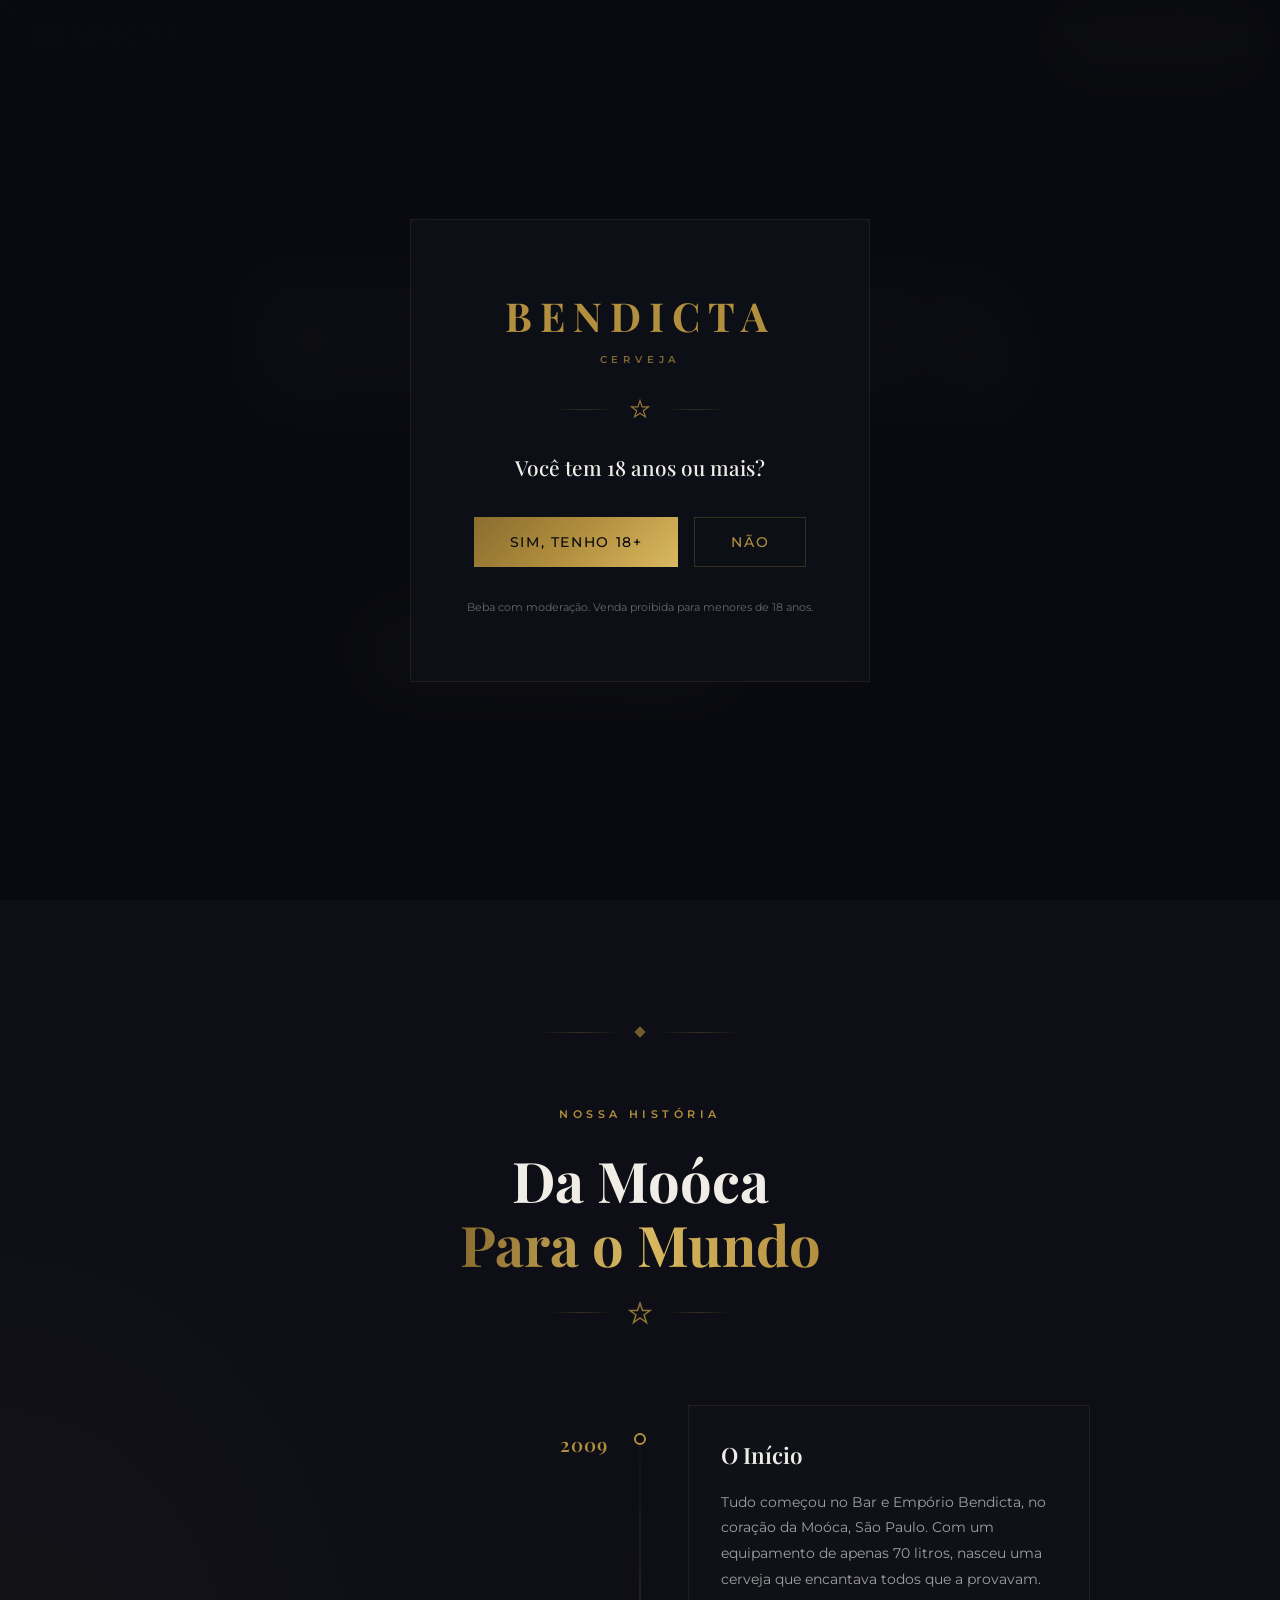
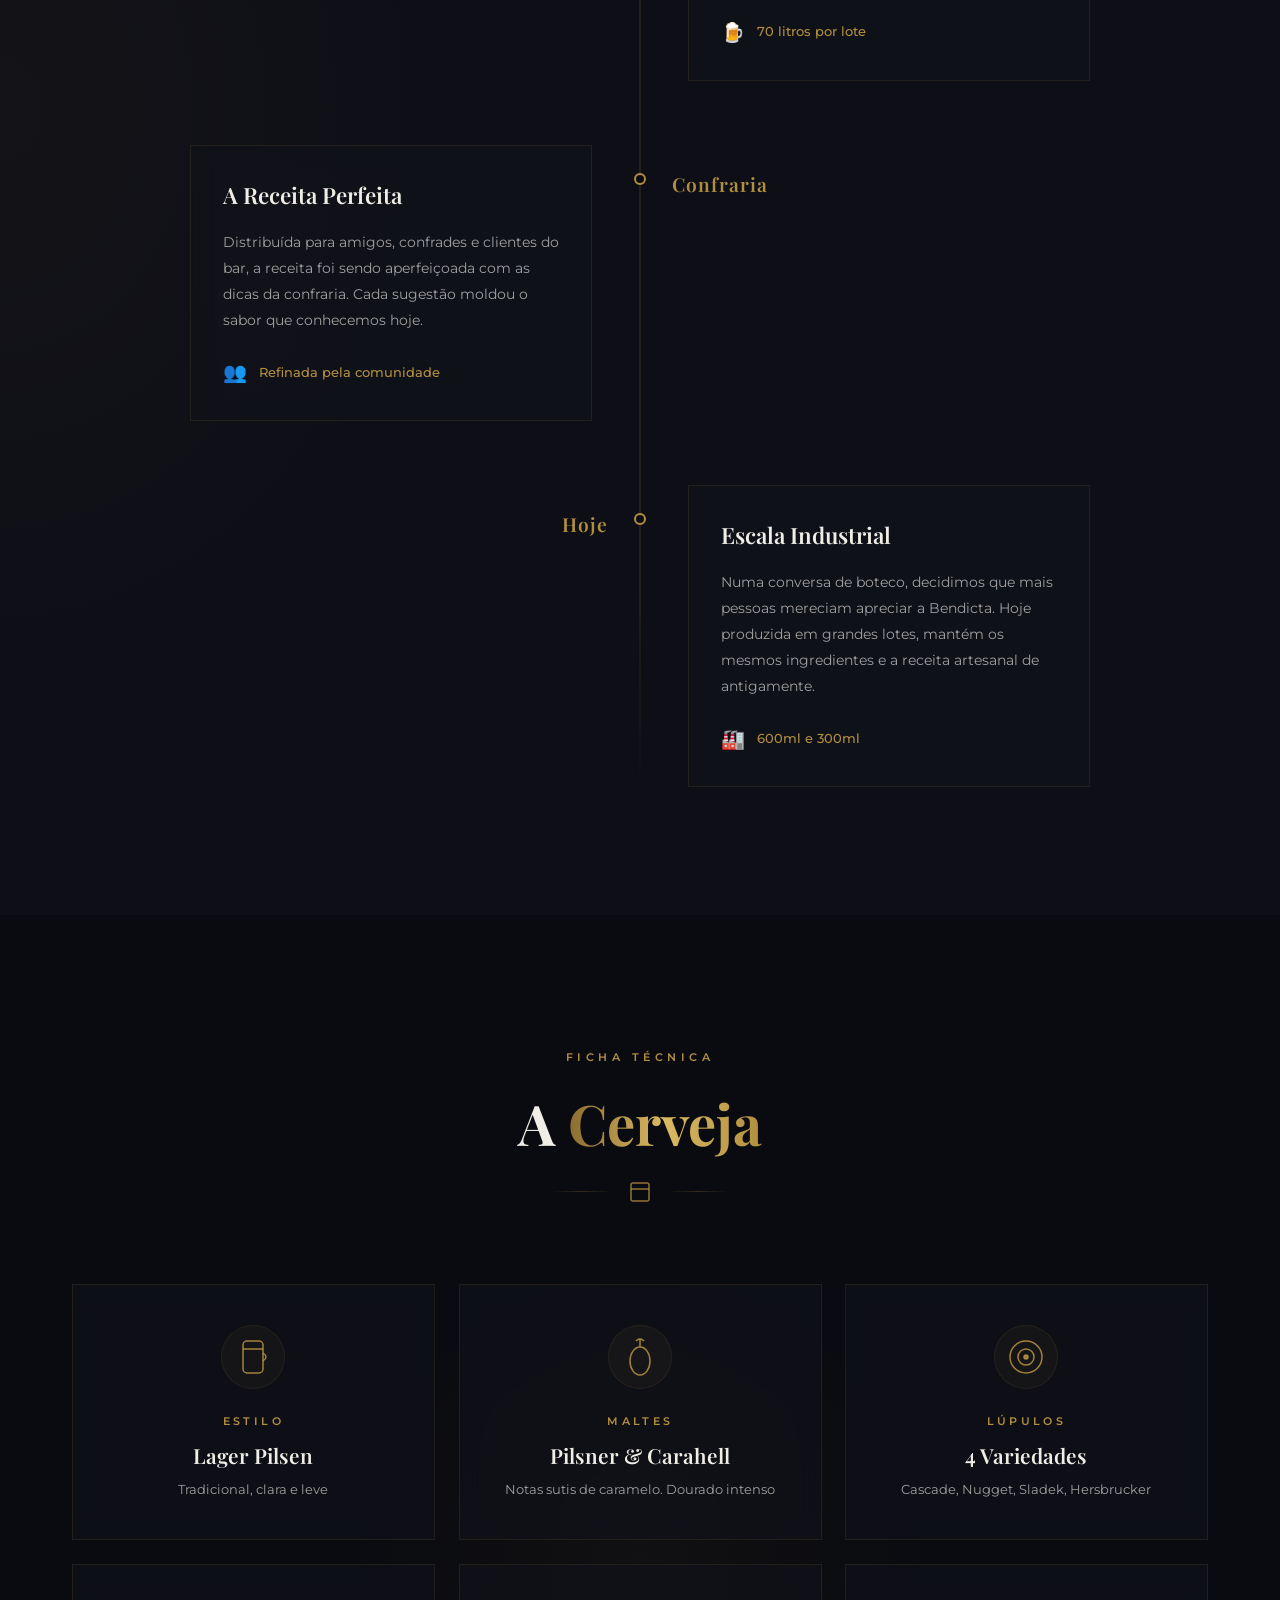
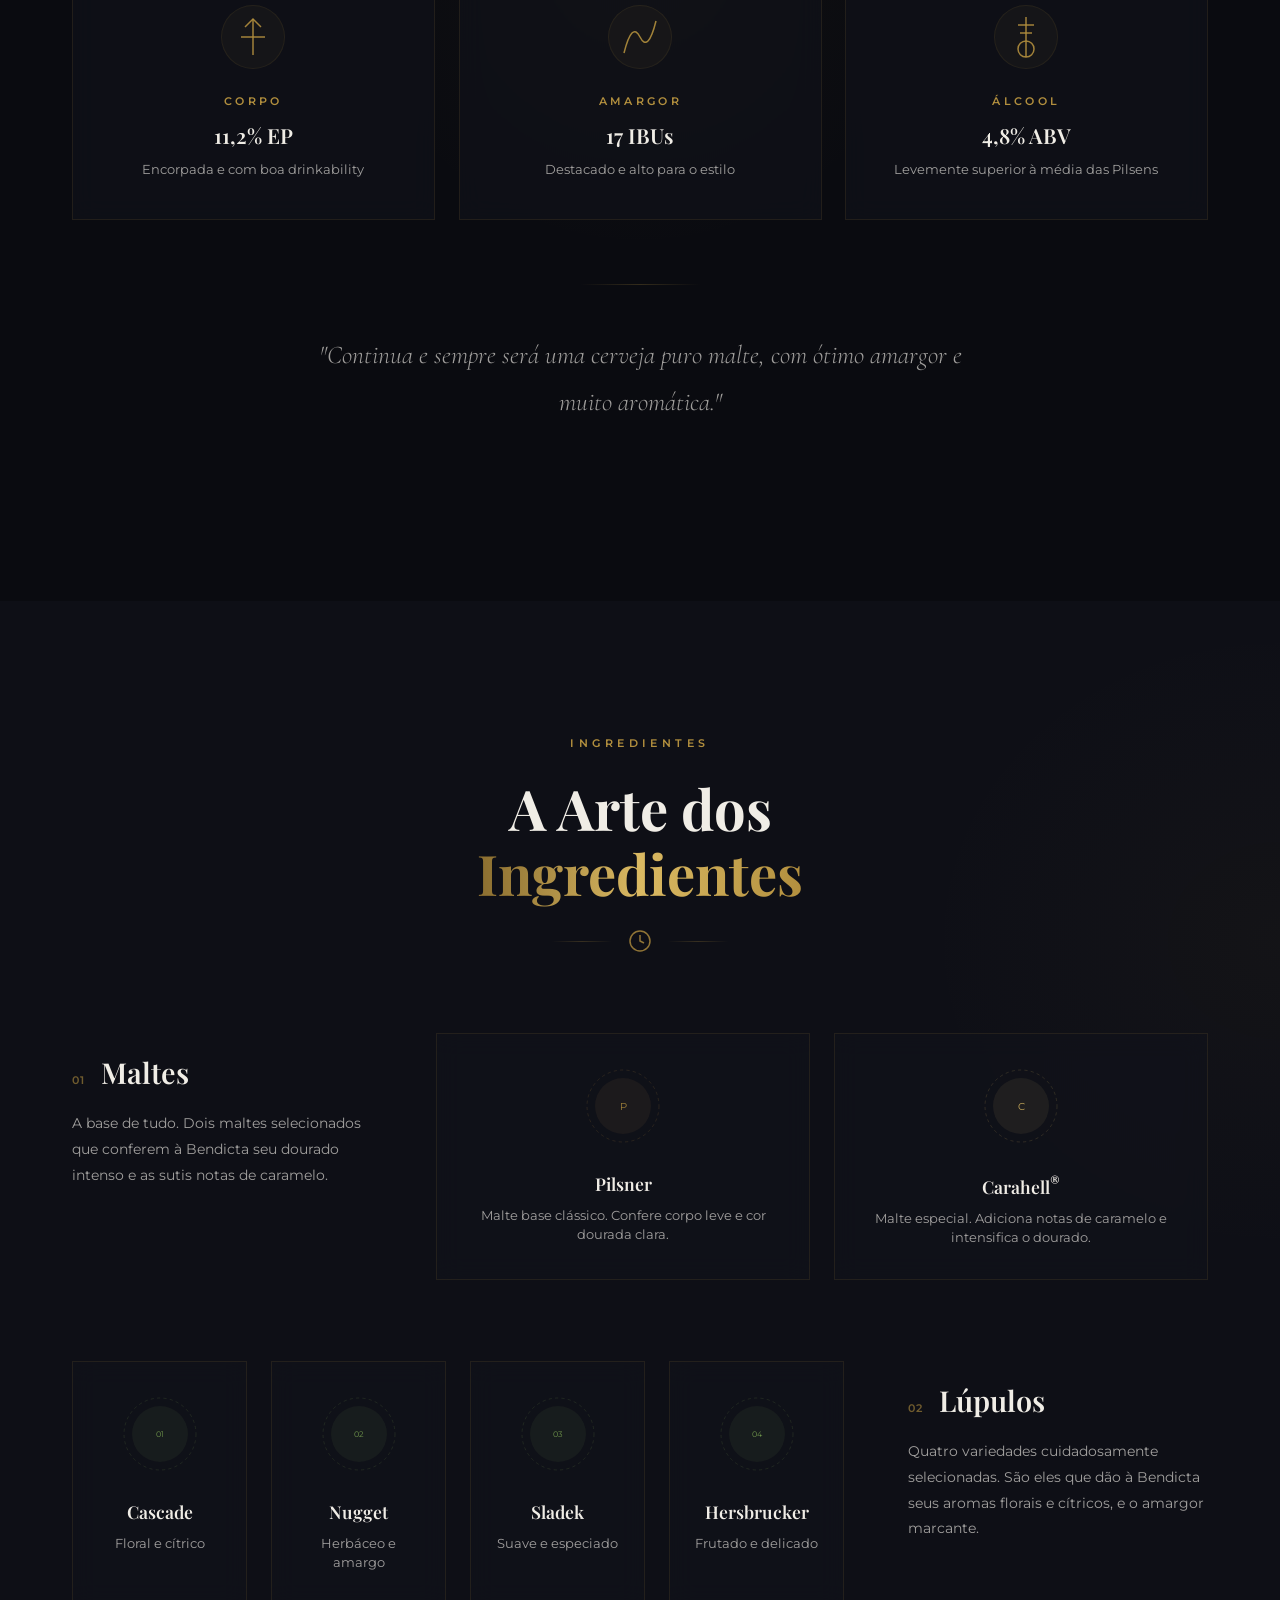
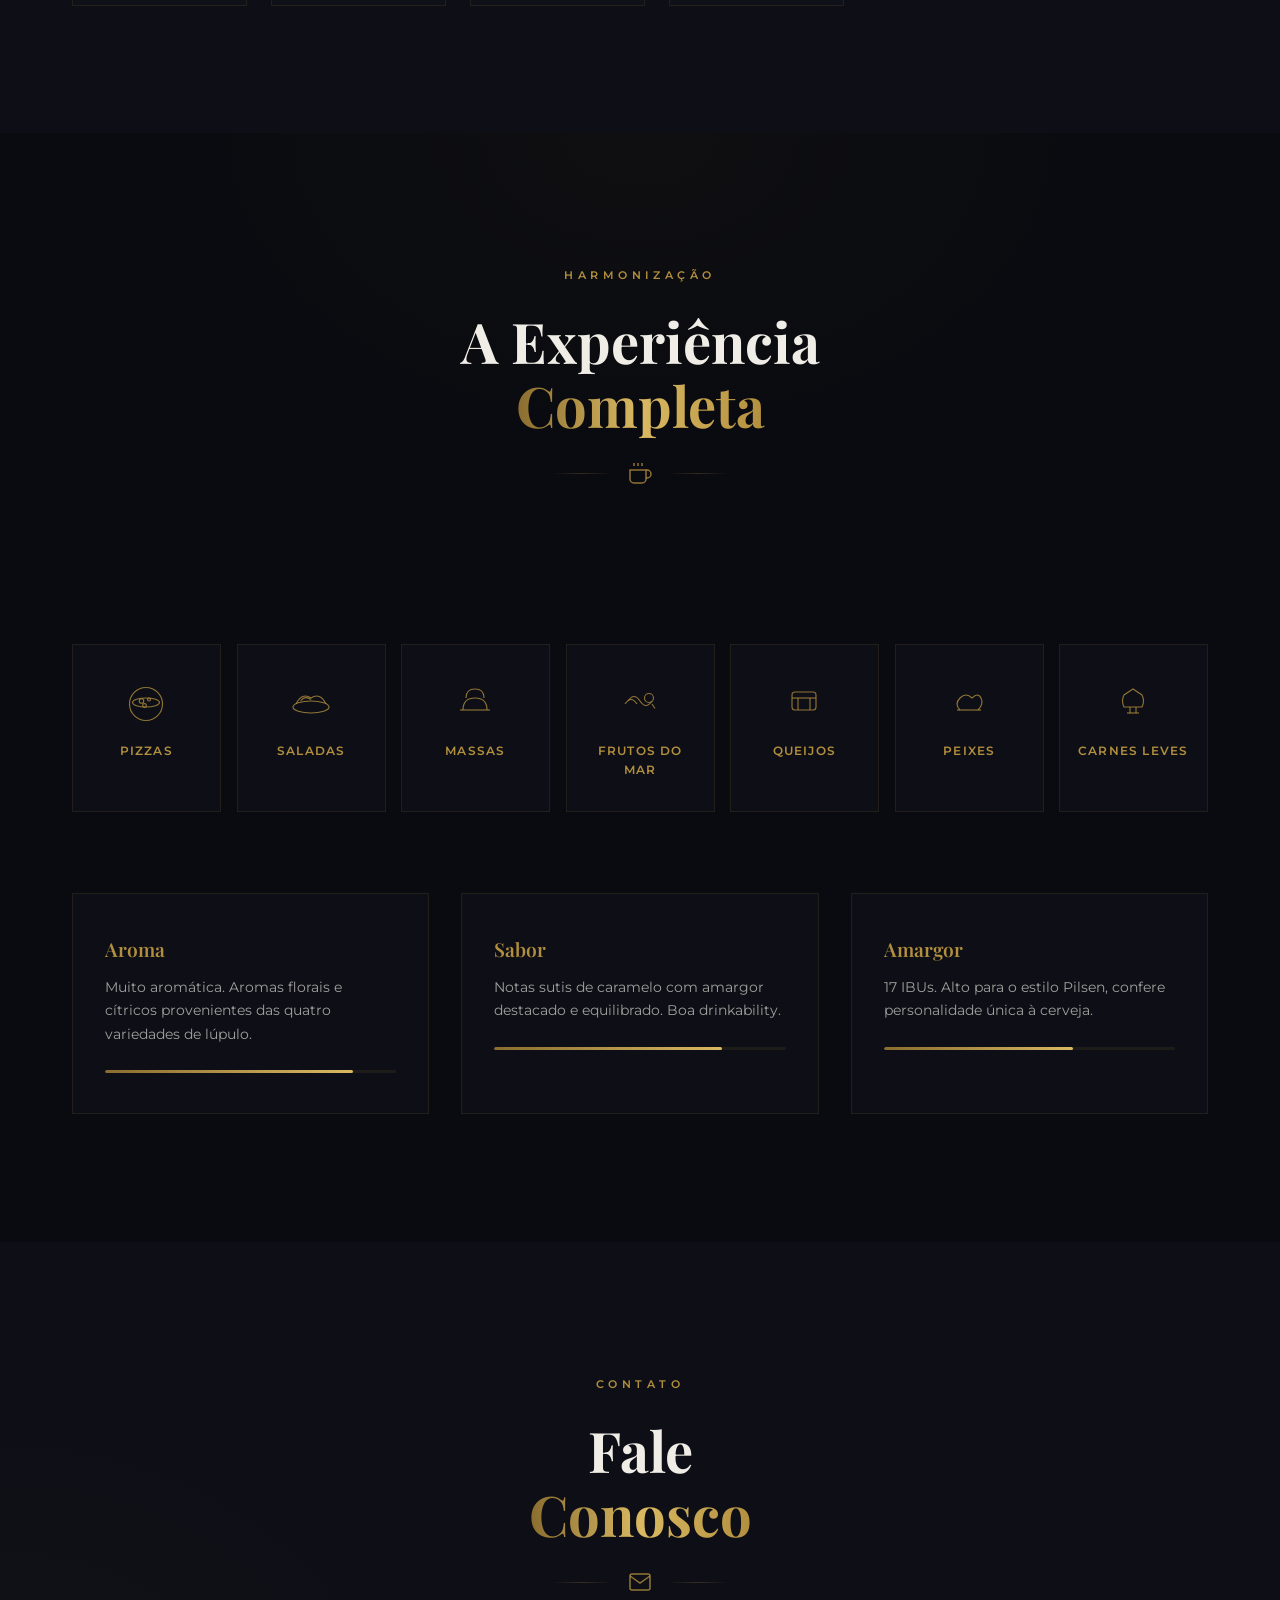
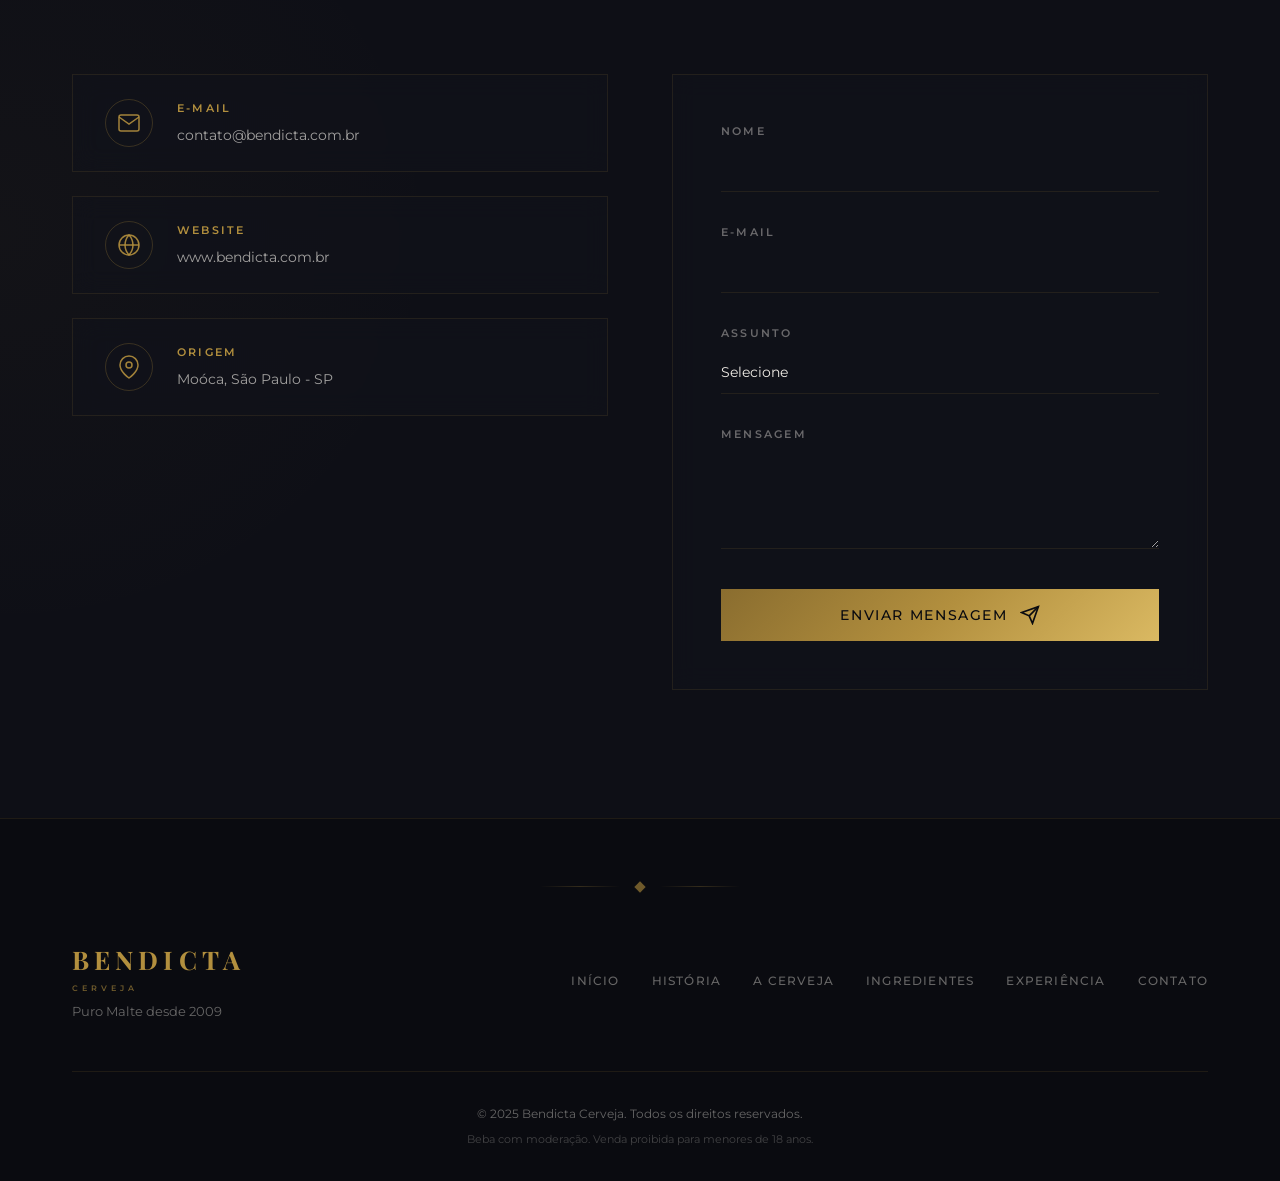
==== index.html @ ad285163 "Site institucional Bendicta Cerveja - design premium dark/gold - Hero com elementos flutuantes de ce" ====
<!DOCTYPE html>
<html lang="pt-BR">
<head>
    <meta charset="UTF-8">
    <meta name="viewport" content="width=device-width, initial-scale=1.0">
    <title>Bendicta Cerveja | Puro Malte desde 2009</title>
    <meta name="description" content="Bendicta Cerveja Puro Malte - Nascida artesanal na Moóca, São Paulo. Dois maltes, quatro lúpulos, uma experiência única.">
    <meta name="keywords" content="bendicta, cerveja, puro malte, artesanal, pilsen, lager, moóca, são paulo">
    <meta property="og:title" content="Bendicta Cerveja | Puro Malte desde 2009">
    <meta property="og:description" content="Nascida artesanal na Moóca. Dois maltes, quatro lúpulos, uma experiência única.">
    <meta property="og:type" content="website">
    <meta property="og:url" content="https://bendicta.com.br">
    <link rel="preconnect" href="https://fonts.googleapis.com">
    <link rel="preconnect" href="https://fonts.gstatic.com" crossorigin>
    <link href="https://fonts.googleapis.com/css2?family=Playfair+Display:ital,wght@0,400;0,500;0,600;0,700;0,800;1,400;1,500&family=Montserrat:wght@300;400;500;600;700&family=Cormorant+Garamond:ital,wght@0,300;0,400;0,500;0,600;1,300;1,400&display=swap" rel="stylesheet">
    <link rel="stylesheet" href="css/style.css">
    <link rel="stylesheet" href="css/animations.css">
</head>
<body>
    <!-- Preloader -->
    <div id="preloader">
        <div class="preloader-inner">
            <div class="preloader-logo">BENDICTA</div>
            <div class="preloader-bar">
                <div class="preloader-fill"></div>
            </div>
        </div>
    </div>

    <!-- Cursor personalizado -->
    <div class="cursor-dot"></div>
    <div class="cursor-outline"></div>

    <!-- Partículas de bolhas flutuantes (canvas) -->
    <canvas id="bubbles-canvas"></canvas>

    <!-- Navegação -->
    <nav id="navbar" class="navbar">
        <div class="nav-container">
            <a href="#hero" class="nav-logo">
                <span class="logo-text">BENDICTA</span>
                <span class="logo-sub">CERVEJA</span>
            </a>
            <ul class="nav-links">
                <li><a href="#hero" class="nav-link active" data-section="hero">Início</a></li>
                <li><a href="#historia" class="nav-link" data-section="historia">História</a></li>
                <li><a href="#cerveja" class="nav-link" data-section="cerveja">A Cerveja</a></li>
                <li><a href="#ingredientes" class="nav-link" data-section="ingredientes">Ingredientes</a></li>
                <li><a href="#experiencia" class="nav-link" data-section="experiencia">Experiência</a></li>
                <li><a href="#contato" class="nav-link" data-section="contato">Contato</a></li>
            </ul>
            <div class="nav-cta">
                <a href="#contato" class="btn-nav">Onde Encontrar</a>
            </div>
            <button class="nav-toggle" aria-label="Menu">
                <span></span>
                <span></span>
                <span></span>
            </button>
        </div>
    </nav>

    <!-- Mobile Menu -->
    <div class="mobile-menu">
        <ul class="mobile-links">
            <li><a href="#hero" class="mobile-link">Início</a></li>
            <li><a href="#historia" class="mobile-link">História</a></li>
            <li><a href="#cerveja" class="mobile-link">A Cerveja</a></li>
            <li><a href="#ingredientes" class="mobile-link">Ingredientes</a></li>
            <li><a href="#experiencia" class="mobile-link">Experiência</a></li>
            <li><a href="#contato" class="mobile-link">Contato</a></li>
        </ul>
    </div>

    <!-- HERO SECTION -->
    <section id="hero" class="hero">
        <div class="hero-bg-layers">
            <div class="hero-gradient"></div>
            <div class="hero-particles" id="hero-particles"></div>
            <div class="hero-grain"></div>
        </div>

        <!-- Elementos flutuantes de cerveja -->
        <div class="floating-elements">
            <div class="floating-hop float-1">
                <svg viewBox="0 0 80 100" fill="none" xmlns="http://www.w3.org/2000/svg">
                    <ellipse cx="40" cy="55" rx="28" ry="35" fill="rgba(178,143,62,0.15)" stroke="rgba(178,143,62,0.3)" stroke-width="1"/>
                    <ellipse cx="40" cy="45" rx="22" ry="28" fill="rgba(178,143,62,0.1)" stroke="rgba(178,143,62,0.2)" stroke-width="1"/>
                    <ellipse cx="40" cy="38" rx="15" ry="20" fill="rgba(178,143,62,0.08)" stroke="rgba(178,143,62,0.15)" stroke-width="1"/>
                    <line x1="40" y1="15" x2="40" y2="0" stroke="rgba(178,143,62,0.3)" stroke-width="2"/>
                </svg>
            </div>
            <div class="floating-hop float-2">
                <svg viewBox="0 0 80 100" fill="none" xmlns="http://www.w3.org/2000/svg">
                    <ellipse cx="40" cy="55" rx="28" ry="35" fill="rgba(178,143,62,0.12)" stroke="rgba(178,143,62,0.25)" stroke-width="1"/>
                    <ellipse cx="40" cy="45" rx="22" ry="28" fill="rgba(178,143,62,0.08)" stroke="rgba(178,143,62,0.18)" stroke-width="1"/>
                    <ellipse cx="40" cy="38" rx="15" ry="20" fill="rgba(178,143,62,0.06)" stroke="rgba(178,143,62,0.12)" stroke-width="1"/>
                    <line x1="40" y1="15" x2="40" y2="0" stroke="rgba(178,143,62,0.25)" stroke-width="2"/>
                </svg>
            </div>
            <div class="floating-hop float-3">
                <svg viewBox="0 0 80 100" fill="none" xmlns="http://www.w3.org/2000/svg">
                    <ellipse cx="40" cy="55" rx="28" ry="35" fill="rgba(178,143,62,0.1)" stroke="rgba(178,143,62,0.2)" stroke-width="1"/>
                    <ellipse cx="40" cy="45" rx="22" ry="28" fill="rgba(178,143,62,0.07)" stroke="rgba(178,143,62,0.15)" stroke-width="1"/>
                </svg>
            </div>
            <div class="floating-grain float-4">
                <svg viewBox="0 0 40 80" fill="none" xmlns="http://www.w3.org/2000/svg">
                    <ellipse cx="20" cy="40" rx="12" ry="32" fill="rgba(218,185,98,0.12)" stroke="rgba(218,185,98,0.25)" stroke-width="1"/>
                    <line x1="20" y1="8" x2="20" y2="72" stroke="rgba(218,185,98,0.15)" stroke-width="0.5"/>
                </svg>
            </div>
            <div class="floating-grain float-5">
                <svg viewBox="0 0 40 80" fill="none" xmlns="http://www.w3.org/2000/svg">
                    <ellipse cx="20" cy="40" rx="12" ry="32" fill="rgba(218,185,98,0.1)" stroke="rgba(218,185,98,0.2)" stroke-width="1"/>
                    <line x1="20" y1="8" x2="20" y2="72" stroke="rgba(218,185,98,0.12)" stroke-width="0.5"/>
                </svg>
            </div>
            <div class="floating-bubble float-6"></div>
            <div class="floating-bubble float-7"></div>
            <div class="floating-bubble float-8"></div>
            <div class="floating-bubble float-9"></div>
            <div class="floating-bubble float-10"></div>
            <div class="floating-ring float-11">
                <svg viewBox="0 0 120 120" fill="none" xmlns="http://www.w3.org/2000/svg">
                    <circle cx="60" cy="60" r="50" stroke="rgba(178,143,62,0.1)" stroke-width="1" fill="none"/>
                    <circle cx="60" cy="60" r="40" stroke="rgba(178,143,62,0.06)" stroke-width="0.5" fill="none"/>
                </svg>
            </div>
            <div class="floating-ring float-12">
                <svg viewBox="0 0 120 120" fill="none" xmlns="http://www.w3.org/2000/svg">
                    <circle cx="60" cy="60" r="50" stroke="rgba(178,143,62,0.08)" stroke-width="1" fill="none"/>
                </svg>
            </div>
        </div>

        <div class="hero-content">
            <div class="hero-badge reveal-up">
                <span class="badge-line"></span>
                <span class="badge-text">DESDE 2009</span>
                <span class="badge-line"></span>
            </div>
            <h1 class="hero-title">
                <span class="title-line reveal-up" style="--delay: 0.1s">
                    <span class="title-word">BENDICTA</span>
                </span>
                <span class="title-line reveal-up" style="--delay: 0.25s">
                    <span class="title-word title-accent">CERVEJA</span>
                </span>
            </h1>
            <p class="hero-subtitle reveal-up" style="--delay: 0.4s">Puro Malte</p>
            <p class="hero-description reveal-up" style="--delay: 0.55s">
                Dois maltes. Quatro lúpulos. Uma receita nascida na Moóca,<br>
                aperfeiçoada em confrarias, consagrada em cada gole.
            </p>
            <div class="hero-actions reveal-up" style="--delay: 0.7s">
                <a href="#historia" class="btn btn-primary">
                    <span class="btn-text">Conheça Nossa História</span>
                    <span class="btn-icon">
                        <svg width="20" height="20" viewBox="0 0 24 24" fill="none" stroke="currentColor" stroke-width="2" stroke-linecap="round" stroke-linejoin="round">
                            <line x1="5" y1="12" x2="19" y2="12"></line>
                            <polyline points="12 5 19 12 12 19"></polyline>
                        </svg>
                    </span>
                </a>
                <a href="#cerveja" class="btn btn-outline">
                    <span class="btn-text">A Cerveja</span>
                </a>
            </div>
        </div>

        <div class="hero-scroll-indicator">
            <div class="scroll-line"></div>
            <span class="scroll-text">SCROLL</span>
        </div>

        <!-- Borda decorativa dourada -->
        <div class="hero-bottom-ornament">
            <svg viewBox="0 0 1440 60" preserveAspectRatio="none">
                <path d="M0,30 Q360,0 720,30 Q1080,60 1440,30" fill="none" stroke="rgba(178,143,62,0.3)" stroke-width="1"/>
                <path d="M0,35 Q360,5 720,35 Q1080,65 1440,35" fill="none" stroke="rgba(178,143,62,0.15)" stroke-width="0.5"/>
            </svg>
        </div>
    </section>

    <!-- HISTÓRIA SECTION -->
    <section id="historia" class="section section-historia">
        <div class="section-ornament-top">
            <div class="ornament-line"></div>
            <div class="ornament-diamond"></div>
            <div class="ornament-line"></div>
        </div>

        <div class="container">
            <div class="section-header">
                <span class="section-tag reveal-up">NOSSA HISTÓRIA</span>
                <h2 class="section-title reveal-up" style="--delay: 0.1s">
                    Da Moóca<br><span class="text-gold">Para o Mundo</span>
                </h2>
                <div class="section-divider reveal-up" style="--delay: 0.2s">
                    <span class="divider-line"></span>
                    <span class="divider-icon">
                        <svg width="24" height="24" viewBox="0 0 24 24" fill="none" stroke="rgba(178,143,62,0.8)" stroke-width="1.5">
                            <path d="M12 2L14.5 9.5H22L16 14L18.5 21.5L12 17L5.5 21.5L8 14L2 9.5H9.5L12 2Z"/>
                        </svg>
                    </span>
                    <span class="divider-line"></span>
                </div>
            </div>

            <div class="timeline">
                <div class="timeline-line"></div>

                <div class="timeline-item reveal-left">
                    <div class="timeline-marker">
                        <span class="marker-year">2009</span>
                        <span class="marker-dot"></span>
                    </div>
                    <div class="timeline-card glass-card">
                        <div class="card-glow"></div>
                        <h3 class="timeline-title">O Início</h3>
                        <p class="timeline-text">
                            Tudo começou no Bar e Empório Bendicta, no coração da Moóca, São Paulo.
                            Com um equipamento de apenas 70 litros, nasceu uma cerveja que encantava
                            todos que a provavam.
                        </p>
                        <div class="timeline-detail">
                            <span class="detail-icon">🍺</span>
                            <span class="detail-text">70 litros por lote</span>
                        </div>
                    </div>
                </div>

                <div class="timeline-item timeline-item-right reveal-right">
                    <div class="timeline-marker">
                        <span class="marker-year">Confraria</span>
                        <span class="marker-dot"></span>
                    </div>
                    <div class="timeline-card glass-card">
                        <div class="card-glow"></div>
                        <h3 class="timeline-title">A Receita Perfeita</h3>
                        <p class="timeline-text">
                            Distribuída para amigos, confrades e clientes do bar, a receita foi sendo
                            aperfeiçoada com as dicas da confraria. Cada sugestão moldou o sabor que
                            conhecemos hoje.
                        </p>
                        <div class="timeline-detail">
                            <span class="detail-icon">👥</span>
                            <span class="detail-text">Refinada pela comunidade</span>
                        </div>
                    </div>
                </div>

                <div class="timeline-item reveal-left">
                    <div class="timeline-marker">
                        <span class="marker-year">Hoje</span>
                        <span class="marker-dot"></span>
                    </div>
                    <div class="timeline-card glass-card">
                        <div class="card-glow"></div>
                        <h3 class="timeline-title">Escala Industrial</h3>
                        <p class="timeline-text">
                            Numa conversa de boteco, decidimos que mais pessoas mereciam apreciar a Bendicta.
                            Hoje produzida em grandes lotes, mantém os mesmos ingredientes e a receita
                            artesanal de antigamente.
                        </p>
                        <div class="timeline-detail">
                            <span class="detail-icon">🏭</span>
                            <span class="detail-text">600ml e 300ml</span>
                        </div>
                    </div>
                </div>
            </div>
        </div>
    </section>

    <!-- A CERVEJA SECTION -->
    <section id="cerveja" class="section section-cerveja">
        <div class="cerveja-bg-glow"></div>
        <div class="container">
            <div class="section-header">
                <span class="section-tag reveal-up">FICHA TÉCNICA</span>
                <h2 class="section-title reveal-up" style="--delay: 0.1s">
                    A <span class="text-gold">Cerveja</span>
                </h2>
                <div class="section-divider reveal-up" style="--delay: 0.2s">
                    <span class="divider-line"></span>
                    <span class="divider-icon">
                        <svg width="24" height="24" viewBox="0 0 24 24" fill="none" stroke="rgba(178,143,62,0.8)" stroke-width="1.5">
                            <rect x="3" y="3" width="18" height="18" rx="2"/>
                            <line x1="3" y1="9" x2="21" y2="9"/>
                        </svg>
                    </span>
                    <span class="divider-line"></span>
                </div>
            </div>

            <div class="specs-grid">
                <div class="spec-card glass-card reveal-up" style="--delay: 0s">
                    <div class="spec-icon-wrap">
                        <div class="spec-icon-bg"></div>
                        <svg class="spec-icon" viewBox="0 0 48 48" fill="none" stroke="rgba(178,143,62,0.9)" stroke-width="1.5">
                            <rect x="14" y="8" width="20" height="32" rx="4"/>
                            <line x1="14" y1="16" x2="34" y2="16"/>
                            <path d="M34 20 Q40 24 34 28"/>
                        </svg>
                    </div>
                    <h3 class="spec-label">Estilo</h3>
                    <p class="spec-value">Lager Pilsen</p>
                    <p class="spec-detail">Tradicional, clara e leve</p>
                </div>

                <div class="spec-card glass-card reveal-up" style="--delay: 0.1s">
                    <div class="spec-icon-wrap">
                        <div class="spec-icon-bg"></div>
                        <svg class="spec-icon" viewBox="0 0 48 48" fill="none" stroke="rgba(178,143,62,0.9)" stroke-width="1.5">
                            <ellipse cx="24" cy="28" rx="10" ry="14"/>
                            <line x1="24" y1="14" x2="24" y2="6"/>
                            <path d="M20 8 Q24 4 28 8"/>
                        </svg>
                    </div>
                    <h3 class="spec-label">Maltes</h3>
                    <p class="spec-value">Pilsner & Carahell</p>
                    <p class="spec-detail">Notas sutis de caramelo. Dourado intenso</p>
                </div>

                <div class="spec-card glass-card reveal-up" style="--delay: 0.2s">
                    <div class="spec-icon-wrap">
                        <div class="spec-icon-bg"></div>
                        <svg class="spec-icon" viewBox="0 0 48 48" fill="none" stroke="rgba(178,143,62,0.9)" stroke-width="1.5">
                            <circle cx="24" cy="24" r="16"/>
                            <circle cx="24" cy="24" r="8"/>
                            <circle cx="24" cy="24" r="2" fill="rgba(178,143,62,0.9)"/>
                        </svg>
                    </div>
                    <h3 class="spec-label">Lúpulos</h3>
                    <p class="spec-value">4 Variedades</p>
                    <p class="spec-detail">Cascade, Nugget, Sladek, Hersbrucker</p>
                </div>

                <div class="spec-card glass-card reveal-up" style="--delay: 0.3s">
                    <div class="spec-icon-wrap">
                        <div class="spec-icon-bg"></div>
                        <svg class="spec-icon" viewBox="0 0 48 48" fill="none" stroke="rgba(178,143,62,0.9)" stroke-width="1.5">
                            <path d="M24 6 L24 42"/>
                            <path d="M16 14 L24 6 L32 14"/>
                            <path d="M12 24 L36 24"/>
                        </svg>
                    </div>
                    <h3 class="spec-label">Corpo</h3>
                    <p class="spec-value">11,2% EP</p>
                    <p class="spec-detail">Encorpada e com boa drinkability</p>
                </div>

                <div class="spec-card glass-card reveal-up" style="--delay: 0.4s">
                    <div class="spec-icon-wrap">
                        <div class="spec-icon-bg"></div>
                        <svg class="spec-icon" viewBox="0 0 48 48" fill="none" stroke="rgba(178,143,62,0.9)" stroke-width="1.5">
                            <path d="M8 40 Q16 8 24 24 Q32 40 40 8"/>
                        </svg>
                    </div>
                    <h3 class="spec-label">Amargor</h3>
                    <p class="spec-value">17 IBUs</p>
                    <p class="spec-detail">Destacado e alto para o estilo</p>
                </div>

                <div class="spec-card glass-card reveal-up" style="--delay: 0.5s">
                    <div class="spec-icon-wrap">
                        <div class="spec-icon-bg"></div>
                        <svg class="spec-icon" viewBox="0 0 48 48" fill="none" stroke="rgba(178,143,62,0.9)" stroke-width="1.5">
                            <path d="M24 4 L24 44"/>
                            <path d="M16 12 L32 12"/>
                            <path d="M18 20 L30 20"/>
                            <circle cx="24" cy="36" r="8"/>
                        </svg>
                    </div>
                    <h3 class="spec-label">Álcool</h3>
                    <p class="spec-value">4,8% ABV</p>
                    <p class="spec-detail">Levemente superior à média das Pilsens</p>
                </div>
            </div>

            <!-- Frase destaque -->
            <div class="cerveja-quote reveal-up">
                <blockquote class="quote-text">
                    "Continua e sempre será uma cerveja puro malte, com ótimo amargor e muito aromática."
                </blockquote>
            </div>
        </div>
    </section>

    <!-- INGREDIENTES SECTION -->
    <section id="ingredientes" class="section section-ingredientes">
        <div class="container">
            <div class="section-header">
                <span class="section-tag reveal-up">INGREDIENTES</span>
                <h2 class="section-title reveal-up" style="--delay: 0.1s">
                    A Arte dos<br><span class="text-gold">Ingredientes</span>
                </h2>
                <div class="section-divider reveal-up" style="--delay: 0.2s">
                    <span class="divider-line"></span>
                    <span class="divider-icon">
                        <svg width="24" height="24" viewBox="0 0 24 24" fill="none" stroke="rgba(178,143,62,0.8)" stroke-width="1.5">
                            <path d="M12 2C6.48 2 2 6.48 2 12s4.48 10 10 10 10-4.48 10-10S17.52 2 12 2z"/>
                            <path d="M12 6v6l4 2"/>
                        </svg>
                    </span>
                    <span class="divider-line"></span>
                </div>
            </div>

            <!-- Maltes -->
            <div class="ingredients-row">
                <div class="ingredients-category reveal-left">
                    <h3 class="category-title">
                        <span class="category-number">01</span>
                        Maltes
                    </h3>
                    <p class="category-desc">A base de tudo. Dois maltes selecionados que conferem à Bendicta seu dourado intenso e as sutis notas de caramelo.</p>
                </div>
                <div class="ingredients-cards">
                    <div class="ingredient-card glass-card reveal-up" style="--delay: 0s">
                        <div class="ingredient-visual">
                            <div class="ingredient-circle">
                                <svg viewBox="0 0 100 100" fill="none">
                                    <circle cx="50" cy="50" r="45" stroke="rgba(178,143,62,0.2)" stroke-width="1" stroke-dasharray="4 4"/>
                                    <circle cx="50" cy="50" r="35" fill="rgba(178,143,62,0.08)"/>
                                    <text x="50" y="50" text-anchor="middle" dominant-baseline="central" fill="rgba(178,143,62,0.9)" font-size="12" font-family="Montserrat">P</text>
                                </svg>
                            </div>
                        </div>
                        <h4 class="ingredient-name">Pilsner</h4>
                        <p class="ingredient-desc">Malte base clássico. Confere corpo leve e cor dourada clara.</p>
                    </div>
                    <div class="ingredient-card glass-card reveal-up" style="--delay: 0.15s">
                        <div class="ingredient-visual">
                            <div class="ingredient-circle">
                                <svg viewBox="0 0 100 100" fill="none">
                                    <circle cx="50" cy="50" r="45" stroke="rgba(218,185,98,0.2)" stroke-width="1" stroke-dasharray="4 4"/>
                                    <circle cx="50" cy="50" r="35" fill="rgba(218,185,98,0.08)"/>
                                    <text x="50" y="50" text-anchor="middle" dominant-baseline="central" fill="rgba(218,185,98,0.9)" font-size="12" font-family="Montserrat">C</text>
                                </svg>
                            </div>
                        </div>
                        <h4 class="ingredient-name">Carahell<sup>&reg;</sup></h4>
                        <p class="ingredient-desc">Malte especial. Adiciona notas de caramelo e intensifica o dourado.</p>
                    </div>
                </div>
            </div>

            <!-- Lúpulos -->
            <div class="ingredients-row ingredients-row-reverse">
                <div class="ingredients-category reveal-right">
                    <h3 class="category-title">
                        <span class="category-number">02</span>
                        Lúpulos
                    </h3>
                    <p class="category-desc">Quatro variedades cuidadosamente selecionadas. São eles que dão à Bendicta seus aromas florais e cítricos, e o amargor marcante.</p>
                </div>
                <div class="ingredients-cards ingredients-cards-4">
                    <div class="ingredient-card glass-card reveal-up" style="--delay: 0s">
                        <div class="ingredient-visual">
                            <div class="ingredient-circle hop-circle">
                                <svg viewBox="0 0 100 100" fill="none">
                                    <circle cx="50" cy="50" r="45" stroke="rgba(120,160,80,0.2)" stroke-width="1" stroke-dasharray="4 4"/>
                                    <circle cx="50" cy="50" r="35" fill="rgba(120,160,80,0.08)"/>
                                    <text x="50" y="50" text-anchor="middle" dominant-baseline="central" fill="rgba(120,160,80,0.9)" font-size="10" font-family="Montserrat">01</text>
                                </svg>
                            </div>
                        </div>
                        <h4 class="ingredient-name">Cascade</h4>
                        <p class="ingredient-desc">Floral e cítrico</p>
                    </div>
                    <div class="ingredient-card glass-card reveal-up" style="--delay: 0.1s">
                        <div class="ingredient-visual">
                            <div class="ingredient-circle hop-circle">
                                <svg viewBox="0 0 100 100" fill="none">
                                    <circle cx="50" cy="50" r="45" stroke="rgba(120,160,80,0.2)" stroke-width="1" stroke-dasharray="4 4"/>
                                    <circle cx="50" cy="50" r="35" fill="rgba(120,160,80,0.08)"/>
                                    <text x="50" y="50" text-anchor="middle" dominant-baseline="central" fill="rgba(120,160,80,0.9)" font-size="10" font-family="Montserrat">02</text>
                                </svg>
                            </div>
                        </div>
                        <h4 class="ingredient-name">Nugget</h4>
                        <p class="ingredient-desc">Herbáceo e amargo</p>
                    </div>
                    <div class="ingredient-card glass-card reveal-up" style="--delay: 0.2s">
                        <div class="ingredient-visual">
                            <div class="ingredient-circle hop-circle">
                                <svg viewBox="0 0 100 100" fill="none">
                                    <circle cx="50" cy="50" r="45" stroke="rgba(120,160,80,0.2)" stroke-width="1" stroke-dasharray="4 4"/>
                                    <circle cx="50" cy="50" r="35" fill="rgba(120,160,80,0.08)"/>
                                    <text x="50" y="50" text-anchor="middle" dominant-baseline="central" fill="rgba(120,160,80,0.9)" font-size="10" font-family="Montserrat">03</text>
                                </svg>
                            </div>
                        </div>
                        <h4 class="ingredient-name">Sladek</h4>
                        <p class="ingredient-desc">Suave e especiado</p>
                    </div>
                    <div class="ingredient-card glass-card reveal-up" style="--delay: 0.3s">
                        <div class="ingredient-visual">
                            <div class="ingredient-circle hop-circle">
                                <svg viewBox="0 0 100 100" fill="none">
                                    <circle cx="50" cy="50" r="45" stroke="rgba(120,160,80,0.2)" stroke-width="1" stroke-dasharray="4 4"/>
                                    <circle cx="50" cy="50" r="35" fill="rgba(120,160,80,0.08)"/>
                                    <text x="50" y="50" text-anchor="middle" dominant-baseline="central" fill="rgba(120,160,80,0.9)" font-size="10" font-family="Montserrat">04</text>
                                </svg>
                            </div>
                        </div>
                        <h4 class="ingredient-name">Hersbrucker</h4>
                        <p class="ingredient-desc">Frutado e delicado</p>
                    </div>
                </div>
            </div>
        </div>
    </section>

    <!-- EXPERIÊNCIA / HARMONIZAÇÃO SECTION -->
    <section id="experiencia" class="section section-experiencia">
        <div class="experiencia-bg"></div>
        <div class="container">
            <div class="section-header">
                <span class="section-tag reveal-up">HARMONIZAÇÃO</span>
                <h2 class="section-title reveal-up" style="--delay: 0.1s">
                    A Experiência<br><span class="text-gold">Completa</span>
                </h2>
                <div class="section-divider reveal-up" style="--delay: 0.2s">
                    <span class="divider-line"></span>
                    <span class="divider-icon">
                        <svg width="24" height="24" viewBox="0 0 24 24" fill="none" stroke="rgba(178,143,62,0.8)" stroke-width="1.5">
                            <path d="M18 8h1a4 4 0 010 8h-1"/>
                            <path d="M2 8h16v9a4 4 0 01-4 4H6a4 4 0 01-4-4V8z"/>
                            <line x1="6" y1="1" x2="6" y2="4"/>
                            <line x1="10" y1="1" x2="10" y2="4"/>
                            <line x1="14" y1="1" x2="14" y2="4"/>
                        </svg>
                    </span>
                    <span class="divider-line"></span>
                </div>
                <p class="section-subtitle reveal-up" style="--delay: 0.3s">
                    A Bendicta harmoniza perfeitamente com diversas experiências gastronômicas
                </p>
            </div>

            <div class="harmony-grid">
                <div class="harmony-card glass-card reveal-up" style="--delay: 0s">
                    <div class="harmony-icon">
                        <svg viewBox="0 0 64 64" fill="none" stroke="rgba(178,143,62,0.8)" stroke-width="1.5">
                            <circle cx="32" cy="36" r="22"/>
                            <ellipse cx="32" cy="34" rx="18" ry="6"/>
                            <circle cx="26" cy="32" r="3"/>
                            <circle cx="36" cy="30" r="2"/>
                            <circle cx="30" cy="38" r="2.5"/>
                        </svg>
                    </div>
                    <h4 class="harmony-name">Pizzas</h4>
                </div>
                <div class="harmony-card glass-card reveal-up" style="--delay: 0.08s">
                    <div class="harmony-icon">
                        <svg viewBox="0 0 64 64" fill="none" stroke="rgba(178,143,62,0.8)" stroke-width="1.5">
                            <ellipse cx="32" cy="40" rx="24" ry="8"/>
                            <path d="M12 36 Q20 20 32 28 Q44 20 52 36"/>
                            <path d="M18 32 Q24 24 32 30"/>
                        </svg>
                    </div>
                    <h4 class="harmony-name">Saladas</h4>
                </div>
                <div class="harmony-card glass-card reveal-up" style="--delay: 0.16s">
                    <div class="harmony-icon">
                        <svg viewBox="0 0 64 64" fill="none" stroke="rgba(178,143,62,0.8)" stroke-width="1.5">
                            <path d="M16 44 Q16 28 32 28 Q48 28 48 44"/>
                            <line x1="12" y1="44" x2="52" y2="44"/>
                            <path d="M20 28 Q20 16 32 16 Q44 16 44 28"/>
                        </svg>
                    </div>
                    <h4 class="harmony-name">Massas</h4>
                </div>
                <div class="harmony-card glass-card reveal-up" style="--delay: 0.24s">
                    <div class="harmony-icon">
                        <svg viewBox="0 0 64 64" fill="none" stroke="rgba(178,143,62,0.8)" stroke-width="1.5">
                            <path d="M16 32 Q24 20 32 32 Q40 44 48 32"/>
                            <path d="M12 36 Q20 24 28 36"/>
                            <circle cx="44" cy="28" r="6"/>
                            <path d="M48 36 L52 42"/>
                        </svg>
                    </div>
                    <h4 class="harmony-name">Frutos do Mar</h4>
                </div>
                <div class="harmony-card glass-card reveal-up" style="--delay: 0.32s">
                    <div class="harmony-icon">
                        <svg viewBox="0 0 64 64" fill="none" stroke="rgba(178,143,62,0.8)" stroke-width="1.5">
                            <rect x="16" y="20" width="32" height="24" rx="4"/>
                            <line x1="16" y1="28" x2="48" y2="28"/>
                            <path d="M24 28 L24 44"/>
                            <path d="M40 28 L40 44"/>
                        </svg>
                    </div>
                    <h4 class="harmony-name">Queijos</h4>
                </div>
                <div class="harmony-card glass-card reveal-up" style="--delay: 0.40s">
                    <div class="harmony-icon">
                        <svg viewBox="0 0 64 64" fill="none" stroke="rgba(178,143,62,0.8)" stroke-width="1.5">
                            <path d="M20 44 Q12 36 20 28 Q28 20 36 28"/>
                            <path d="M36 28 Q44 20 48 28 Q52 36 44 44"/>
                            <line x1="16" y1="44" x2="48" y2="44"/>
                        </svg>
                    </div>
                    <h4 class="harmony-name">Peixes</h4>
                </div>
                <div class="harmony-card glass-card reveal-up" style="--delay: 0.48s">
                    <div class="harmony-icon">
                        <svg viewBox="0 0 64 64" fill="none" stroke="rgba(178,143,62,0.8)" stroke-width="1.5">
                            <path d="M20 40 Q16 32 20 24 L32 16 L44 24 Q48 32 44 40 Z"/>
                            <line x1="28" y1="40" x2="28" y2="48"/>
                            <line x1="36" y1="40" x2="36" y2="48"/>
                            <line x1="24" y1="48" x2="40" y2="48"/>
                        </svg>
                    </div>
                    <h4 class="harmony-name">Carnes Leves</h4>
                </div>
            </div>

            <!-- Aroma e Sabor -->
            <div class="sensory-row reveal-up">
                <div class="sensory-card glass-card">
                    <h4 class="sensory-title">Aroma</h4>
                    <p class="sensory-desc">Muito aromática. Aromas florais e cítricos provenientes das quatro variedades de lúpulo.</p>
                    <div class="sensory-meter">
                        <div class="meter-fill" data-value="85"></div>
                    </div>
                </div>
                <div class="sensory-card glass-card">
                    <h4 class="sensory-title">Sabor</h4>
                    <p class="sensory-desc">Notas sutis de caramelo com amargor destacado e equilibrado. Boa drinkability.</p>
                    <div class="sensory-meter">
                        <div class="meter-fill" data-value="78"></div>
                    </div>
                </div>
                <div class="sensory-card glass-card">
                    <h4 class="sensory-title">Amargor</h4>
                    <p class="sensory-desc">17 IBUs. Alto para o estilo Pilsen, confere personalidade única à cerveja.</p>
                    <div class="sensory-meter">
                        <div class="meter-fill" data-value="65"></div>
                    </div>
                </div>
            </div>
        </div>
    </section>

    <!-- CONTATO SECTION -->
    <section id="contato" class="section section-contato">
        <div class="container">
            <div class="section-header">
                <span class="section-tag reveal-up">CONTATO</span>
                <h2 class="section-title reveal-up" style="--delay: 0.1s">
                    Fale<br><span class="text-gold">Conosco</span>
                </h2>
                <div class="section-divider reveal-up" style="--delay: 0.2s">
                    <span class="divider-line"></span>
                    <span class="divider-icon">
                        <svg width="24" height="24" viewBox="0 0 24 24" fill="none" stroke="rgba(178,143,62,0.8)" stroke-width="1.5">
                            <path d="M4 4h16c1.1 0 2 .9 2 2v12c0 1.1-.9 2-2 2H4c-1.1 0-2-.9-2-2V6c0-1.1.9-2 2-2z"/>
                            <polyline points="22,6 12,13 2,6"/>
                        </svg>
                    </span>
                    <span class="divider-line"></span>
                </div>
            </div>

            <div class="contato-grid">
                <div class="contato-info reveal-left">
                    <div class="contato-item glass-card">
                        <div class="contato-icon">
                            <svg width="24" height="24" viewBox="0 0 24 24" fill="none" stroke="rgba(178,143,62,0.9)" stroke-width="1.5">
                                <path d="M4 4h16c1.1 0 2 .9 2 2v12c0 1.1-.9 2-2 2H4c-1.1 0-2-.9-2-2V6c0-1.1.9-2 2-2z"/>
                                <polyline points="22,6 12,13 2,6"/>
                            </svg>
                        </div>
                        <div>
                            <h4 class="contato-label">E-mail</h4>
                            <a href="mailto:contato@bendicta.com.br" class="contato-value">contato@bendicta.com.br</a>
                        </div>
                    </div>
                    <div class="contato-item glass-card">
                        <div class="contato-icon">
                            <svg width="24" height="24" viewBox="0 0 24 24" fill="none" stroke="rgba(178,143,62,0.9)" stroke-width="1.5">
                                <circle cx="12" cy="12" r="10"/>
                                <line x1="2" y1="12" x2="22" y2="12"/>
                                <path d="M12 2a15.3 15.3 0 014 10 15.3 15.3 0 01-4 10 15.3 15.3 0 01-4-10 15.3 15.3 0 014-10z"/>
                            </svg>
                        </div>
                        <div>
                            <h4 class="contato-label">Website</h4>
                            <span class="contato-value">www.bendicta.com.br</span>
                        </div>
                    </div>
                    <div class="contato-item glass-card">
                        <div class="contato-icon">
                            <svg width="24" height="24" viewBox="0 0 24 24" fill="none" stroke="rgba(178,143,62,0.9)" stroke-width="1.5">
                                <path d="M21 10c0 7-9 13-9 13s-9-6-9-13a9 9 0 0118 0z"/>
                                <circle cx="12" cy="10" r="3"/>
                            </svg>
                        </div>
                        <div>
                            <h4 class="contato-label">Origem</h4>
                            <span class="contato-value">Moóca, São Paulo - SP</span>
                        </div>
                    </div>
                </div>

                <div class="contato-form-wrap reveal-right">
                    <form class="contato-form glass-card" id="contact-form">
                        <div class="form-group">
                            <label for="nome" class="form-label">Nome</label>
                            <input type="text" id="nome" name="nome" class="form-input" required>
                            <span class="form-line"></span>
                        </div>
                        <div class="form-group">
                            <label for="email" class="form-label">E-mail</label>
                            <input type="email" id="email" name="email" class="form-input" required>
                            <span class="form-line"></span>
                        </div>
                        <div class="form-group">
                            <label for="assunto" class="form-label">Assunto</label>
                            <select id="assunto" name="assunto" class="form-input form-select" required>
                                <option value="">Selecione</option>
                                <option value="distribuicao">Distribuição</option>
                                <option value="parceria">Parceria Comercial</option>
                                <option value="eventos">Eventos</option>
                                <option value="imprensa">Imprensa</option>
                                <option value="outro">Outro</option>
                            </select>
                            <span class="form-line"></span>
                        </div>
                        <div class="form-group">
                            <label for="mensagem" class="form-label">Mensagem</label>
                            <textarea id="mensagem" name="mensagem" class="form-input form-textarea" rows="4" required></textarea>
                            <span class="form-line"></span>
                        </div>
                        <button type="submit" class="btn btn-primary btn-full">
                            <span class="btn-text">Enviar Mensagem</span>
                            <span class="btn-icon">
                                <svg width="20" height="20" viewBox="0 0 24 24" fill="none" stroke="currentColor" stroke-width="2">
                                    <line x1="22" y1="2" x2="11" y2="13"/>
                                    <polygon points="22 2 15 22 11 13 2 9 22 2"/>
                                </svg>
                            </span>
                        </button>
                    </form>
                </div>
            </div>
        </div>
    </section>

    <!-- FOOTER -->
    <footer class="footer">
        <div class="footer-ornament">
            <div class="ornament-line"></div>
            <div class="ornament-diamond"></div>
            <div class="ornament-line"></div>
        </div>
        <div class="container">
            <div class="footer-content">
                <div class="footer-brand">
                    <span class="footer-logo">BENDICTA</span>
                    <span class="footer-logo-sub">CERVEJA</span>
                    <p class="footer-tagline">Puro Malte desde 2009</p>
                </div>
                <div class="footer-links">
                    <a href="#hero">Início</a>
                    <a href="#historia">História</a>
                    <a href="#cerveja">A Cerveja</a>
                    <a href="#ingredientes">Ingredientes</a>
                    <a href="#experiencia">Experiência</a>
                    <a href="#contato">Contato</a>
                </div>
            </div>
            <div class="footer-bottom">
                <p class="footer-copy">&copy; 2025 Bendicta Cerveja. Todos os direitos reservados.</p>
                <p class="footer-legal">Beba com moderação. Venda proibida para menores de 18 anos.</p>
            </div>
        </div>
    </footer>

    <!-- Age Gate Modal -->
    <div id="age-gate" class="age-gate">
        <div class="age-gate-content glass-card">
            <div class="age-gate-logo">BENDICTA</div>
            <div class="age-gate-sub">CERVEJA</div>
            <div class="age-gate-divider">
                <span class="divider-line"></span>
                <span class="divider-icon">
                    <svg width="20" height="20" viewBox="0 0 24 24" fill="none" stroke="rgba(178,143,62,0.8)" stroke-width="1.5">
                        <path d="M12 2L14.5 9.5H22L16 14L18.5 21.5L12 17L5.5 21.5L8 14L2 9.5H9.5L12 2Z"/>
                    </svg>
                </span>
                <span class="divider-line"></span>
            </div>
            <p class="age-gate-text">Você tem 18 anos ou mais?</p>
            <div class="age-gate-actions">
                <button class="btn btn-primary age-btn-yes" id="age-yes">
                    <span class="btn-text">Sim, tenho 18+</span>
                </button>
                <button class="btn btn-outline age-btn-no" id="age-no">
                    <span class="btn-text">Não</span>
                </button>
            </div>
            <p class="age-gate-legal">Beba com moderação. Venda proibida para menores de 18 anos.</p>
        </div>
    </div>

    <script src="js/main.js"></script>
</body>
</html>
---- css/style.css ----
/* ============================================
   BENDICTA CERVEJA — Premium Website Styles
   ============================================ */

/* ---- CSS Variables ---- */
:root {
    --gold: #B28F3E;
    --gold-light: #DAB962;
    --gold-dark: #8A6D2F;
    --gold-glow: rgba(178, 143, 62, 0.4);
    --bg-primary: #0A0B10;
    --bg-secondary: #0E0F16;
    --bg-tertiary: #12131C;
    --bg-card: rgba(18, 19, 28, 0.6);
    --text-primary: #F0EDE6;
    --text-secondary: rgba(240, 237, 230, 0.65);
    --text-muted: rgba(240, 237, 230, 0.4);
    --border-subtle: rgba(178, 143, 62, 0.12);
    --border-gold: rgba(178, 143, 62, 0.25);
    --font-display: 'Playfair Display', Georgia, serif;
    --font-body: 'Montserrat', -apple-system, sans-serif;
    --font-accent: 'Cormorant Garamond', Georgia, serif;
    --ease-out: cubic-bezier(0.16, 1, 0.3, 1);
    --ease-in-out: cubic-bezier(0.76, 0, 0.24, 1);
    --transition-fast: 0.3s var(--ease-out);
    --transition-medium: 0.6s var(--ease-out);
    --transition-slow: 1s var(--ease-out);
}

/* ---- Reset & Base ---- */
*, *::before, *::after {
    margin: 0;
    padding: 0;
    box-sizing: border-box;
}

html {
    scroll-behavior: smooth;
    font-size: 16px;
    -webkit-font-smoothing: antialiased;
    -moz-osx-font-smoothing: grayscale;
}

body {
    font-family: var(--font-body);
    background: var(--bg-primary);
    color: var(--text-primary);
    overflow-x: hidden;
    line-height: 1.6;
}

body.no-scroll {
    overflow: hidden;
}

::selection {
    background: rgba(178, 143, 62, 0.3);
    color: var(--text-primary);
}

a {
    color: inherit;
    text-decoration: none;
    transition: color var(--transition-fast);
}

img {
    max-width: 100%;
    display: block;
}

/* ---- Preloader ---- */
#preloader {
    position: fixed;
    top: 0;
    left: 0;
    width: 100%;
    height: 100%;
    background: var(--bg-primary);
    z-index: 10000;
    display: flex;
    align-items: center;
    justify-content: center;
    transition: opacity 0.8s var(--ease-out), visibility 0.8s;
}

#preloader.loaded {
    opacity: 0;
    visibility: hidden;
    pointer-events: none;
}

.preloader-inner {
    text-align: center;
}

.preloader-logo {
    font-family: var(--font-display);
    font-size: 3rem;
    font-weight: 700;
    color: var(--gold);
    letter-spacing: 0.3em;
    margin-bottom: 2rem;
    animation: preloaderPulse 2s ease-in-out infinite;
}

@keyframes preloaderPulse {
    0%, 100% { opacity: 0.5; }
    50% { opacity: 1; }
}

.preloader-bar {
    width: 200px;
    height: 2px;
    background: rgba(178, 143, 62, 0.15);
    border-radius: 2px;
    overflow: hidden;
    margin: 0 auto;
}

.preloader-fill {
    width: 0;
    height: 100%;
    background: linear-gradient(90deg, var(--gold-dark), var(--gold-light));
    border-radius: 2px;
    animation: preloaderFill 2s var(--ease-out) forwards;
}

@keyframes preloaderFill {
    to { width: 100%; }
}

/* ---- Custom Cursor ---- */
.cursor-dot, .cursor-outline {
    display: none;
}

@media (hover: hover) and (pointer: fine) {
    .cursor-dot {
        display: block;
        position: fixed;
        top: 0;
        left: 0;
        width: 6px;
        height: 6px;
        background: var(--gold);
        border-radius: 50%;
        pointer-events: none;
        z-index: 9999;
        transform: translate(-50%, -50%);
        transition: transform 0.1s, opacity 0.3s;
    }

    .cursor-outline {
        display: block;
        position: fixed;
        top: 0;
        left: 0;
        width: 36px;
        height: 36px;
        border: 1px solid rgba(178, 143, 62, 0.4);
        border-radius: 50%;
        pointer-events: none;
        z-index: 9998;
        transform: translate(-50%, -50%);
        transition: width 0.3s var(--ease-out), height 0.3s var(--ease-out), border-color 0.3s;
    }

    .cursor-hover .cursor-outline {
        width: 56px;
        height: 56px;
        border-color: rgba(178, 143, 62, 0.7);
    }
}

/* ---- Canvas ---- */
#bubbles-canvas {
    position: fixed;
    top: 0;
    left: 0;
    width: 100%;
    height: 100%;
    pointer-events: none;
    z-index: 1;
    opacity: 0.5;
}

/* ---- Container ---- */
.container {
    max-width: 1200px;
    margin: 0 auto;
    padding: 0 2rem;
}

/* ---- Typography ---- */
.text-gold {
    color: var(--gold);
}

/* ---- Buttons ---- */
.btn {
    display: inline-flex;
    align-items: center;
    gap: 0.75rem;
    padding: 1rem 2.25rem;
    font-family: var(--font-body);
    font-size: 0.85rem;
    font-weight: 500;
    letter-spacing: 0.12em;
    text-transform: uppercase;
    border: none;
    border-radius: 0;
    cursor: pointer;
    position: relative;
    overflow: hidden;
    transition: all var(--transition-fast);
}

.btn-primary {
    background: linear-gradient(135deg, var(--gold-dark), var(--gold), var(--gold-light));
    color: var(--bg-primary);
}

.btn-primary::before {
    content: '';
    position: absolute;
    top: 0;
    left: -100%;
    width: 100%;
    height: 100%;
    background: linear-gradient(135deg, var(--gold-light), var(--gold), var(--gold-dark));
    transition: left 0.5s var(--ease-out);
}

.btn-primary:hover::before {
    left: 0;
}

.btn-primary .btn-text,
.btn-primary .btn-icon {
    position: relative;
    z-index: 1;
}

.btn-primary:hover {
    transform: translateY(-2px);
    box-shadow: 0 8px 32px rgba(178, 143, 62, 0.3);
}

.btn-outline {
    background: transparent;
    color: var(--gold);
    border: 1px solid var(--border-gold);
}

.btn-outline:hover {
    background: rgba(178, 143, 62, 0.08);
    border-color: var(--gold);
    transform: translateY(-2px);
}

.btn-full {
    width: 100%;
    justify-content: center;
}

.btn-icon {
    display: inline-flex;
    transition: transform var(--transition-fast);
}

.btn:hover .btn-icon {
    transform: translateX(4px);
}

/* ---- Navbar ---- */
.navbar {
    position: fixed;
    top: 0;
    left: 0;
    width: 100%;
    z-index: 1000;
    padding: 1.5rem 0;
    transition: all 0.4s var(--ease-out);
}

.navbar.scrolled {
    padding: 0.75rem 0;
    background: rgba(10, 11, 16, 0.92);
    backdrop-filter: blur(20px);
    -webkit-backdrop-filter: blur(20px);
    border-bottom: 1px solid var(--border-subtle);
}

.nav-container {
    max-width: 1400px;
    margin: 0 auto;
    padding: 0 2rem;
    display: flex;
    align-items: center;
    justify-content: space-between;
}

.nav-logo {
    display: flex;
    flex-direction: column;
    align-items: center;
    gap: 0;
    line-height: 1;
}

.logo-text {
    font-family: var(--font-display);
    font-size: 1.4rem;
    font-weight: 700;
    color: var(--gold);
    letter-spacing: 0.2em;
}

.logo-sub {
    font-family: var(--font-body);
    font-size: 0.55rem;
    font-weight: 600;
    color: var(--gold);
    letter-spacing: 0.5em;
    opacity: 0.7;
    margin-top: 2px;
}

.nav-links {
    display: flex;
    list-style: none;
    gap: 2.5rem;
}

.nav-link {
    font-size: 0.75rem;
    font-weight: 500;
    letter-spacing: 0.15em;
    text-transform: uppercase;
    color: var(--text-secondary);
    position: relative;
    padding: 0.5rem 0;
    transition: color var(--transition-fast);
}

.nav-link::after {
    content: '';
    position: absolute;
    bottom: 0;
    left: 0;
    width: 0;
    height: 1px;
    background: var(--gold);
    transition: width 0.4s var(--ease-out);
}

.nav-link:hover,
.nav-link.active {
    color: var(--gold);
}

.nav-link:hover::after,
.nav-link.active::after {
    width: 100%;
}

.btn-nav {
    font-size: 0.7rem;
    font-weight: 600;
    letter-spacing: 0.15em;
    text-transform: uppercase;
    color: var(--bg-primary);
    background: var(--gold);
    padding: 0.6rem 1.5rem;
    transition: all var(--transition-fast);
}

.btn-nav:hover {
    background: var(--gold-light);
    transform: translateY(-1px);
    box-shadow: 0 4px 16px rgba(178, 143, 62, 0.3);
}

.nav-toggle {
    display: none;
    flex-direction: column;
    gap: 5px;
    background: none;
    border: none;
    cursor: pointer;
    padding: 0.5rem;
}

.nav-toggle span {
    width: 24px;
    height: 1.5px;
    background: var(--gold);
    transition: all var(--transition-fast);
    transform-origin: center;
}

.nav-toggle.active span:nth-child(1) {
    transform: rotate(45deg) translate(4px, 5px);
}

.nav-toggle.active span:nth-child(2) {
    opacity: 0;
}

.nav-toggle.active span:nth-child(3) {
    transform: rotate(-45deg) translate(4px, -5px);
}

/* Mobile Menu */
.mobile-menu {
    position: fixed;
    top: 0;
    left: 0;
    width: 100%;
    height: 100%;
    background: rgba(10, 11, 16, 0.97);
    backdrop-filter: blur(30px);
    z-index: 999;
    display: flex;
    align-items: center;
    justify-content: center;
    opacity: 0;
    visibility: hidden;
    transition: all 0.5s var(--ease-out);
}

.mobile-menu.active {
    opacity: 1;
    visibility: visible;
}

.mobile-links {
    list-style: none;
    text-align: center;
}

.mobile-link {
    display: block;
    font-family: var(--font-display);
    font-size: 2rem;
    font-weight: 500;
    color: var(--text-secondary);
    padding: 1rem;
    transition: color var(--transition-fast);
    opacity: 0;
    transform: translateY(20px);
}

.mobile-menu.active .mobile-link {
    opacity: 1;
    transform: translateY(0);
    transition: opacity 0.5s var(--ease-out), transform 0.5s var(--ease-out), color 0.3s;
}

.mobile-menu.active .mobile-link:nth-child(1) { transition-delay: 0.1s; }
.mobile-menu.active .mobile-link:nth-child(2) { transition-delay: 0.15s; }
.mobile-menu.active .mobile-link:nth-child(3) { transition-delay: 0.2s; }
.mobile-menu.active .mobile-link:nth-child(4) { transition-delay: 0.25s; }
.mobile-menu.active .mobile-link:nth-child(5) { transition-delay: 0.3s; }
.mobile-menu.active .mobile-link:nth-child(6) { transition-delay: 0.35s; }

.mobile-link:hover {
    color: var(--gold);
}

/* ---- HERO ---- */
.hero {
    position: relative;
    min-height: 100vh;
    display: flex;
    align-items: center;
    justify-content: center;
    overflow: hidden;
}

.hero-bg-layers {
    position: absolute;
    inset: 0;
    z-index: 0;
}

.hero-gradient {
    position: absolute;
    inset: 0;
    background:
        radial-gradient(ellipse 80% 60% at 50% 40%, rgba(178, 143, 62, 0.06) 0%, transparent 70%),
        radial-gradient(ellipse 60% 80% at 20% 80%, rgba(10, 11, 16, 0.8) 0%, transparent 50%),
        radial-gradient(ellipse 60% 80% at 80% 80%, rgba(10, 11, 16, 0.8) 0%, transparent 50%),
        linear-gradient(180deg, var(--bg-primary) 0%, var(--bg-secondary) 50%, var(--bg-primary) 100%);
}

.hero-grain {
    position: absolute;
    inset: 0;
    background-image: url("data:image/svg+xml,%3Csvg viewBox='0 0 256 256' xmlns='http://www.w3.org/2000/svg'%3E%3Cfilter id='noise'%3E%3CfeTurbulence type='fractalNoise' baseFrequency='0.9' numOctaves='4' stitchTiles='stitch'/%3E%3C/filter%3E%3Crect width='100%25' height='100%25' filter='url(%23noise)' opacity='0.03'/%3E%3C/svg%3E");
    opacity: 0.4;
    pointer-events: none;
}

/* Floating elements */
.floating-elements {
    position: absolute;
    inset: 0;
    pointer-events: none;
    z-index: 1;
}

.floating-hop,
.floating-grain,
.floating-ring {
    position: absolute;
    opacity: 0.6;
}

.float-1 { top: 10%; left: 8%; width: 80px; }
.float-2 { top: 25%; right: 12%; width: 60px; }
.float-3 { bottom: 30%; left: 5%; width: 50px; }
.float-4 { top: 15%; right: 25%; width: 40px; }
.float-5 { bottom: 20%; right: 8%; width: 35px; }
.float-11 { top: 40%; left: 15%; width: 120px; }
.float-12 { bottom: 25%; right: 20%; width: 100px; }

.floating-bubble {
    position: absolute;
    border-radius: 50%;
    background: radial-gradient(circle at 30% 30%, rgba(178, 143, 62, 0.15), rgba(178, 143, 62, 0.03));
    border: 1px solid rgba(178, 143, 62, 0.08);
}

.float-6 { width: 12px; height: 12px; top: 60%; left: 20%; }
.float-7 { width: 8px; height: 8px; top: 30%; left: 40%; }
.float-8 { width: 16px; height: 16px; top: 70%; right: 30%; }
.float-9 { width: 6px; height: 6px; top: 45%; right: 15%; }
.float-10 { width: 10px; height: 10px; bottom: 15%; left: 35%; }

/* Hero Content */
.hero-content {
    position: relative;
    z-index: 2;
    text-align: center;
    padding: 0 2rem;
}

.hero-badge {
    display: flex;
    align-items: center;
    justify-content: center;
    gap: 1.5rem;
    margin-bottom: 2rem;
}

.badge-text {
    font-family: var(--font-body);
    font-size: 0.7rem;
    font-weight: 600;
    letter-spacing: 0.5em;
    color: var(--gold);
    text-transform: uppercase;
}

.badge-line {
    width: 60px;
    height: 1px;
    background: linear-gradient(90deg, transparent, var(--gold), transparent);
}

.hero-title {
    font-family: var(--font-display);
    line-height: 1;
    margin-bottom: 1.5rem;
}

.title-line {
    display: block;
    overflow: hidden;
}

.title-word {
    display: inline-block;
    font-size: clamp(3.5rem, 10vw, 8rem);
    font-weight: 800;
    letter-spacing: 0.08em;
    color: var(--text-primary);
    text-shadow: 0 0 80px rgba(178, 143, 62, 0.15);
}

.title-accent {
    font-size: clamp(1.2rem, 3vw, 2rem);
    font-weight: 500;
    letter-spacing: 0.6em;
    color: var(--gold);
}

.hero-subtitle {
    font-family: var(--font-accent);
    font-size: clamp(1.2rem, 2.5vw, 1.8rem);
    font-weight: 300;
    font-style: italic;
    color: var(--gold-light);
    letter-spacing: 0.15em;
    margin-bottom: 1.5rem;
}

.hero-description {
    font-size: 0.95rem;
    font-weight: 300;
    color: var(--text-secondary);
    line-height: 1.8;
    max-width: 600px;
    margin: 0 auto 3rem;
}

.hero-actions {
    display: flex;
    gap: 1.5rem;
    justify-content: center;
    flex-wrap: wrap;
}

/* Scroll Indicator */
.hero-scroll-indicator {
    position: absolute;
    bottom: 2.5rem;
    left: 50%;
    transform: translateX(-50%);
    z-index: 2;
    display: flex;
    flex-direction: column;
    align-items: center;
    gap: 0.75rem;
}

.scroll-line {
    width: 1px;
    height: 40px;
    background: linear-gradient(180deg, var(--gold), transparent);
    animation: scrollLine 2s var(--ease-in-out) infinite;
}

@keyframes scrollLine {
    0% { transform: scaleY(0); transform-origin: top; }
    50% { transform: scaleY(1); transform-origin: top; }
    51% { transform-origin: bottom; }
    100% { transform: scaleY(0); transform-origin: bottom; }
}

.scroll-text {
    font-size: 0.6rem;
    font-weight: 600;
    letter-spacing: 0.3em;
    color: var(--text-muted);
}

.hero-bottom-ornament {
    position: absolute;
    bottom: 0;
    left: 0;
    width: 100%;
    z-index: 2;
}

.hero-bottom-ornament svg {
    width: 100%;
    height: 60px;
}

/* ---- SECTIONS COMMON ---- */
.section {
    position: relative;
    padding: 8rem 0;
    z-index: 2;
}

.section-ornament-top {
    display: flex;
    align-items: center;
    justify-content: center;
    gap: 1rem;
    margin-bottom: 4rem;
}

.ornament-line {
    width: 80px;
    height: 1px;
    background: linear-gradient(90deg, transparent, var(--border-gold), transparent);
}

.ornament-diamond {
    width: 8px;
    height: 8px;
    background: var(--gold);
    transform: rotate(45deg);
    opacity: 0.6;
}

.section-header {
    text-align: center;
    margin-bottom: 5rem;
}

.section-tag {
    display: inline-block;
    font-size: 0.7rem;
    font-weight: 600;
    letter-spacing: 0.4em;
    text-transform: uppercase;
    color: var(--gold);
    margin-bottom: 1.5rem;
    position: relative;
}

.section-title {
    font-family: var(--font-display);
    font-size: clamp(2.2rem, 5vw, 3.5rem);
    font-weight: 700;
    line-height: 1.15;
    color: var(--text-primary);
    margin-bottom: 1.5rem;
}

.section-divider {
    display: flex;
    align-items: center;
    justify-content: center;
    gap: 1rem;
}

.divider-line {
    width: 60px;
    height: 1px;
    background: linear-gradient(90deg, transparent, var(--border-gold), transparent);
}

.divider-icon {
    display: flex;
    align-items: center;
    justify-content: center;
}

.section-subtitle {
    font-size: 1rem;
    font-weight: 300;
    color: var(--text-secondary);
    max-width: 500px;
    margin: 1.5rem auto 0;
    line-height: 1.7;
}

/* ---- Glass Card ---- */
.glass-card {
    background: var(--bg-card);
    border: 1px solid var(--border-subtle);
    backdrop-filter: blur(12px);
    -webkit-backdrop-filter: blur(12px);
    position: relative;
    overflow: hidden;
    transition: all var(--transition-fast);
}

.glass-card:hover {
    border-color: var(--border-gold);
}

.card-glow {
    position: absolute;
    top: -1px;
    left: 50%;
    transform: translateX(-50%);
    width: 100px;
    height: 1px;
    background: linear-gradient(90deg, transparent, var(--gold), transparent);
    opacity: 0;
    transition: opacity var(--transition-fast);
}

.glass-card:hover .card-glow {
    opacity: 1;
}

/* ---- HISTÓRIA ---- */
.section-historia {
    background:
        radial-gradient(ellipse 50% 50% at 0% 50%, rgba(178, 143, 62, 0.03) 0%, transparent 70%),
        var(--bg-secondary);
}

.timeline {
    position: relative;
    max-width: 900px;
    margin: 0 auto;
}

.timeline-line {
    position: absolute;
    left: 50%;
    top: 0;
    bottom: 0;
    width: 1px;
    background: linear-gradient(180deg, transparent, var(--border-gold) 20%, var(--border-gold) 80%, transparent);
    transform: translateX(-50%);
}

.timeline-item {
    display: flex;
    align-items: flex-start;
    gap: 3rem;
    margin-bottom: 4rem;
    position: relative;
}

.timeline-item:last-child {
    margin-bottom: 0;
}

.timeline-marker {
    flex-shrink: 0;
    width: 50%;
    text-align: right;
    padding-right: 2rem;
    padding-top: 1.5rem;
    position: relative;
}

.marker-year {
    font-family: var(--font-display);
    font-size: 1.2rem;
    font-weight: 600;
    color: var(--gold);
    letter-spacing: 0.05em;
}

.marker-dot {
    position: absolute;
    right: -6px;
    top: 1.75rem;
    width: 12px;
    height: 12px;
    background: var(--bg-primary);
    border: 2px solid var(--gold);
    border-radius: 50%;
    z-index: 1;
}

.timeline-card {
    flex: 1;
    padding: 2rem;
    border-radius: 0;
}

.timeline-title {
    font-family: var(--font-display);
    font-size: 1.4rem;
    font-weight: 600;
    color: var(--text-primary);
    margin-bottom: 1rem;
}

.timeline-text {
    font-size: 0.9rem;
    color: var(--text-secondary);
    line-height: 1.8;
    margin-bottom: 1.5rem;
}

.timeline-detail {
    display: flex;
    align-items: center;
    gap: 0.75rem;
    font-size: 0.8rem;
    color: var(--gold);
    font-weight: 500;
}

.detail-icon {
    font-size: 1.2rem;
}

.timeline-item-right {
    flex-direction: row-reverse;
}

.timeline-item-right .timeline-marker {
    text-align: left;
    padding-right: 0;
    padding-left: 2rem;
}

.timeline-item-right .marker-dot {
    right: auto;
    left: -6px;
}

/* ---- CERVEJA ---- */
.section-cerveja {
    background: var(--bg-primary);
    overflow: hidden;
}

.cerveja-bg-glow {
    position: absolute;
    top: 50%;
    left: 50%;
    transform: translate(-50%, -50%);
    width: 600px;
    height: 600px;
    background: radial-gradient(circle, rgba(178, 143, 62, 0.04) 0%, transparent 70%);
    pointer-events: none;
}

.specs-grid {
    display: grid;
    grid-template-columns: repeat(3, 1fr);
    gap: 1.5rem;
    margin-bottom: 4rem;
}

.spec-card {
    padding: 2.5rem 2rem;
    text-align: center;
    transition: all var(--transition-fast);
}

.spec-card:hover {
    transform: translateY(-4px);
    box-shadow: 0 16px 48px rgba(0, 0, 0, 0.3), 0 0 0 1px var(--border-gold);
}

.spec-icon-wrap {
    position: relative;
    width: 64px;
    height: 64px;
    margin: 0 auto 1.5rem;
}

.spec-icon-bg {
    position: absolute;
    inset: 0;
    border-radius: 50%;
    background: rgba(178, 143, 62, 0.05);
    border: 1px solid rgba(178, 143, 62, 0.1);
}

.spec-icon {
    position: relative;
    width: 48px;
    height: 48px;
    margin: 8px auto 0;
}

.spec-label {
    font-size: 0.7rem;
    font-weight: 600;
    letter-spacing: 0.3em;
    text-transform: uppercase;
    color: var(--gold);
    margin-bottom: 0.5rem;
}

.spec-value {
    font-family: var(--font-display);
    font-size: 1.3rem;
    font-weight: 600;
    color: var(--text-primary);
    margin-bottom: 0.5rem;
}

.spec-detail {
    font-size: 0.8rem;
    color: var(--text-secondary);
    line-height: 1.5;
}

/* Cerveja Quote */
.cerveja-quote {
    text-align: center;
    padding: 3rem 2rem;
    position: relative;
}

.cerveja-quote::before {
    content: '';
    position: absolute;
    top: 0;
    left: 50%;
    transform: translateX(-50%);
    width: 120px;
    height: 1px;
    background: linear-gradient(90deg, transparent, var(--border-gold), transparent);
}

.quote-text {
    font-family: var(--font-accent);
    font-size: clamp(1.2rem, 2.5vw, 1.6rem);
    font-style: italic;
    font-weight: 300;
    color: var(--text-secondary);
    line-height: 1.8;
    max-width: 700px;
    margin: 0 auto;
}

/* ---- INGREDIENTES ---- */
.section-ingredientes {
    background:
        radial-gradient(ellipse 40% 40% at 100% 30%, rgba(178, 143, 62, 0.03) 0%, transparent 70%),
        var(--bg-secondary);
}

.ingredients-row {
    display: flex;
    gap: 4rem;
    align-items: flex-start;
    margin-bottom: 5rem;
}

.ingredients-row:last-child {
    margin-bottom: 0;
}

.ingredients-row-reverse {
    flex-direction: row-reverse;
}

.ingredients-category {
    flex: 0 0 300px;
    padding-top: 1rem;
}

.category-title {
    font-family: var(--font-display);
    font-size: 1.8rem;
    font-weight: 600;
    color: var(--text-primary);
    margin-bottom: 1rem;
    display: flex;
    align-items: baseline;
    gap: 1rem;
}

.category-number {
    font-family: var(--font-body);
    font-size: 0.7rem;
    font-weight: 600;
    color: var(--gold);
    letter-spacing: 0.1em;
    opacity: 0.6;
}

.category-desc {
    font-size: 0.9rem;
    color: var(--text-secondary);
    line-height: 1.8;
}

.ingredients-cards {
    flex: 1;
    display: grid;
    grid-template-columns: repeat(2, 1fr);
    gap: 1.5rem;
}

.ingredients-cards-4 {
    grid-template-columns: repeat(4, 1fr);
}

.ingredient-card {
    padding: 2rem 1.5rem;
    text-align: center;
    transition: all var(--transition-fast);
}

.ingredient-card:hover {
    transform: translateY(-4px);
    box-shadow: 0 12px 36px rgba(0, 0, 0, 0.3);
}

.ingredient-visual {
    margin-bottom: 1.5rem;
}

.ingredient-circle {
    width: 80px;
    height: 80px;
    margin: 0 auto;
}

.ingredient-circle svg {
    width: 100%;
    height: 100%;
}

.ingredient-name {
    font-family: var(--font-display);
    font-size: 1.1rem;
    font-weight: 600;
    color: var(--text-primary);
    margin-bottom: 0.5rem;
}

.ingredient-desc {
    font-size: 0.8rem;
    color: var(--text-secondary);
    line-height: 1.5;
}

/* ---- EXPERIÊNCIA ---- */
.section-experiencia {
    background: var(--bg-primary);
    overflow: hidden;
}

.experiencia-bg {
    position: absolute;
    inset: 0;
    background:
        radial-gradient(ellipse 50% 40% at 50% 0%, rgba(178, 143, 62, 0.03) 0%, transparent 70%);
    pointer-events: none;
}

.harmony-grid {
    display: grid;
    grid-template-columns: repeat(7, 1fr);
    gap: 1rem;
    margin-bottom: 5rem;
}

.harmony-card {
    padding: 2rem 1rem;
    text-align: center;
    transition: all var(--transition-fast);
}

.harmony-card:hover {
    transform: translateY(-4px);
    box-shadow: 0 12px 36px rgba(0, 0, 0, 0.3);
}

.harmony-icon {
    width: 48px;
    height: 48px;
    margin: 0 auto 1rem;
}

.harmony-icon svg {
    width: 100%;
    height: 100%;
}

.harmony-name {
    font-size: 0.75rem;
    font-weight: 600;
    letter-spacing: 0.1em;
    text-transform: uppercase;
    color: var(--gold);
}

/* Sensory Row */
.sensory-row {
    display: grid;
    grid-template-columns: repeat(3, 1fr);
    gap: 2rem;
}

.sensory-card {
    padding: 2.5rem 2rem;
}

.sensory-title {
    font-family: var(--font-display);
    font-size: 1.2rem;
    font-weight: 600;
    color: var(--gold);
    margin-bottom: 0.75rem;
}

.sensory-desc {
    font-size: 0.85rem;
    color: var(--text-secondary);
    line-height: 1.7;
    margin-bottom: 1.5rem;
}

.sensory-meter {
    width: 100%;
    height: 3px;
    background: rgba(178, 143, 62, 0.1);
    border-radius: 3px;
    overflow: hidden;
}

.meter-fill {
    height: 100%;
    background: linear-gradient(90deg, var(--gold-dark), var(--gold-light));
    border-radius: 3px;
    width: 0;
    transition: width 1.5s var(--ease-out);
}

.meter-fill.animated {
    width: var(--meter-width);
}

/* ---- CONTATO ---- */
.section-contato {
    background:
        radial-gradient(ellipse 50% 50% at 0% 50%, rgba(178, 143, 62, 0.03) 0%, transparent 70%),
        var(--bg-secondary);
}

.contato-grid {
    display: grid;
    grid-template-columns: 1fr 1fr;
    gap: 4rem;
    align-items: start;
}

.contato-info {
    display: flex;
    flex-direction: column;
    gap: 1.5rem;
}

.contato-item {
    display: flex;
    align-items: center;
    gap: 1.5rem;
    padding: 1.5rem 2rem;
}

.contato-icon {
    flex-shrink: 0;
    width: 48px;
    height: 48px;
    display: flex;
    align-items: center;
    justify-content: center;
    border: 1px solid var(--border-gold);
    border-radius: 50%;
}

.contato-label {
    font-size: 0.7rem;
    font-weight: 600;
    letter-spacing: 0.2em;
    text-transform: uppercase;
    color: var(--gold);
    margin-bottom: 0.25rem;
}

.contato-value {
    font-size: 0.9rem;
    color: var(--text-secondary);
    transition: color var(--transition-fast);
}

a.contato-value:hover {
    color: var(--gold);
}

/* Form */
.contato-form {
    padding: 3rem;
}

.form-group {
    margin-bottom: 2rem;
    position: relative;
}

.form-label {
    display: block;
    font-size: 0.7rem;
    font-weight: 600;
    letter-spacing: 0.2em;
    text-transform: uppercase;
    color: var(--text-muted);
    margin-bottom: 0.5rem;
    transition: color var(--transition-fast);
}

.form-input {
    width: 100%;
    padding: 0.75rem 0;
    font-family: var(--font-body);
    font-size: 0.9rem;
    color: var(--text-primary);
    background: transparent;
    border: none;
    border-bottom: 1px solid var(--border-subtle);
    outline: none;
    transition: border-color var(--transition-fast);
}

.form-input:focus {
    border-color: var(--gold);
}

.form-input:focus + .form-line {
    transform: scaleX(1);
}

.form-line {
    position: absolute;
    bottom: 0;
    left: 0;
    width: 100%;
    height: 1px;
    background: var(--gold);
    transform: scaleX(0);
    transform-origin: left;
    transition: transform 0.4s var(--ease-out);
}

.form-select {
    -webkit-appearance: none;
    -moz-appearance: none;
    appearance: none;
    cursor: pointer;
}

.form-select option {
    background: var(--bg-primary);
    color: var(--text-primary);
}

.form-textarea {
    resize: vertical;
    min-height: 80px;
}

/* ---- FOOTER ---- */
.footer {
    padding: 4rem 0 2rem;
    background: var(--bg-primary);
    border-top: 1px solid var(--border-subtle);
    position: relative;
    z-index: 2;
}

.footer-ornament {
    display: flex;
    align-items: center;
    justify-content: center;
    gap: 1rem;
    margin-bottom: 3rem;
}

.footer-content {
    display: flex;
    align-items: center;
    justify-content: space-between;
    margin-bottom: 3rem;
}

.footer-brand {
    text-align: left;
}

.footer-logo {
    display: block;
    font-family: var(--font-display);
    font-size: 1.6rem;
    font-weight: 700;
    color: var(--gold);
    letter-spacing: 0.2em;
}

.footer-logo-sub {
    display: block;
    font-size: 0.5rem;
    font-weight: 600;
    letter-spacing: 0.5em;
    color: var(--gold);
    opacity: 0.6;
    margin-top: 2px;
}

.footer-tagline {
    font-size: 0.8rem;
    color: var(--text-muted);
    margin-top: 0.5rem;
}

.footer-links {
    display: flex;
    gap: 2rem;
}

.footer-links a {
    font-size: 0.75rem;
    font-weight: 500;
    letter-spacing: 0.1em;
    text-transform: uppercase;
    color: var(--text-muted);
    transition: color var(--transition-fast);
}

.footer-links a:hover {
    color: var(--gold);
}

.footer-bottom {
    border-top: 1px solid var(--border-subtle);
    padding-top: 2rem;
    text-align: center;
}

.footer-copy {
    font-size: 0.75rem;
    color: var(--text-muted);
    margin-bottom: 0.5rem;
}

.footer-legal {
    font-size: 0.7rem;
    color: var(--text-muted);
    opacity: 0.6;
}

/* ---- AGE GATE ---- */
.age-gate {
    position: fixed;
    inset: 0;
    background: rgba(10, 11, 16, 0.97);
    backdrop-filter: blur(30px);
    z-index: 10001;
    display: flex;
    align-items: center;
    justify-content: center;
    transition: opacity 0.6s var(--ease-out), visibility 0.6s;
}

.age-gate.hidden {
    opacity: 0;
    visibility: hidden;
    pointer-events: none;
}

.age-gate-content {
    text-align: center;
    padding: 4rem 3rem;
    max-width: 460px;
    width: 90%;
}

.age-gate-logo {
    font-family: var(--font-display);
    font-size: 2.5rem;
    font-weight: 700;
    color: var(--gold);
    letter-spacing: 0.2em;
}

.age-gate-sub {
    font-size: 0.6rem;
    font-weight: 600;
    letter-spacing: 0.5em;
    color: var(--gold);
    opacity: 0.7;
    margin-top: 4px;
    margin-bottom: 2rem;
}

.age-gate-divider {
    display: flex;
    align-items: center;
    justify-content: center;
    gap: 1rem;
    margin-bottom: 2rem;
}

.age-gate-text {
    font-family: var(--font-display);
    font-size: 1.3rem;
    font-weight: 500;
    color: var(--text-primary);
    margin-bottom: 2rem;
}

.age-gate-actions {
    display: flex;
    gap: 1rem;
    justify-content: center;
    margin-bottom: 2rem;
}

.age-gate-legal {
    font-size: 0.7rem;
    color: var(--text-muted);
}

/* ---- RESPONSIVE ---- */
@media (max-width: 1024px) {
    .nav-links,
    .nav-cta {
        display: none;
    }

    .nav-toggle {
        display: flex;
    }

    .specs-grid {
        grid-template-columns: repeat(2, 1fr);
    }

    .harmony-grid {
        grid-template-columns: repeat(4, 1fr);
    }

    .ingredients-row,
    .ingredients-row-reverse {
        flex-direction: column;
    }

    .ingredients-category {
        flex: none;
    }

    .ingredients-cards-4 {
        grid-template-columns: repeat(2, 1fr);
    }

    .timeline-line {
        left: 20px;
    }

    .timeline-item,
    .timeline-item-right {
        flex-direction: column;
        padding-left: 50px;
    }

    .timeline-marker,
    .timeline-item-right .timeline-marker {
        width: auto;
        text-align: left;
        padding: 0;
    }

    .marker-dot,
    .timeline-item-right .marker-dot {
        left: -36px;
        right: auto;
        top: 0.25rem;
    }
}

@media (max-width: 768px) {
    .section {
        padding: 5rem 0;
    }

    .section-header {
        margin-bottom: 3rem;
    }

    .specs-grid {
        grid-template-columns: 1fr;
    }

    .harmony-grid {
        grid-template-columns: repeat(2, 1fr);
    }

    .sensory-row {
        grid-template-columns: 1fr;
    }

    .contato-grid {
        grid-template-columns: 1fr;
        gap: 2rem;
    }

    .contato-form {
        padding: 2rem;
    }

    .footer-content {
        flex-direction: column;
        gap: 2rem;
        text-align: center;
    }

    .footer-brand {
        text-align: center;
    }

    .footer-links {
        flex-wrap: wrap;
        justify-content: center;
        gap: 1rem;
    }

    .hero-description br {
        display: none;
    }

    .hero-actions {
        flex-direction: column;
        align-items: center;
    }

    .age-gate-actions {
        flex-direction: column;
    }

    .floating-elements {
        display: none;
    }
}
---- css/animations.css ----
/* ============================================
   BENDICTA — Animations & Transitions
   ============================================ */

/* ---- Reveal Animations ---- */
.reveal-up,
.reveal-left,
.reveal-right {
    opacity: 0;
    transition: opacity 0.8s var(--ease-out), transform 0.8s var(--ease-out);
    transition-delay: var(--delay, 0s);
}

.reveal-up {
    transform: translateY(40px);
}

.reveal-left {
    transform: translateX(-40px);
}

.reveal-right {
    transform: translateX(40px);
}

.reveal-up.revealed,
.reveal-left.revealed,
.reveal-right.revealed {
    opacity: 1;
    transform: translate(0, 0);
}

/* ---- Floating Animations ---- */
.float-1 {
    animation: floatSlow 12s ease-in-out infinite;
}

.float-2 {
    animation: floatMedium 10s ease-in-out infinite;
    animation-delay: -2s;
}

.float-3 {
    animation: floatSlow 14s ease-in-out infinite;
    animation-delay: -4s;
}

.float-4 {
    animation: floatFast 8s ease-in-out infinite;
    animation-delay: -1s;
}

.float-5 {
    animation: floatMedium 11s ease-in-out infinite;
    animation-delay: -3s;
}

.float-6 {
    animation: bubbleFloat 6s ease-in-out infinite;
}

.float-7 {
    animation: bubbleFloat 8s ease-in-out infinite;
    animation-delay: -2s;
}

.float-8 {
    animation: bubbleFloat 7s ease-in-out infinite;
    animation-delay: -4s;
}

.float-9 {
    animation: bubbleFloat 5s ease-in-out infinite;
    animation-delay: -1s;
}

.float-10 {
    animation: bubbleFloat 9s ease-in-out infinite;
    animation-delay: -3s;
}

.float-11 {
    animation: floatRotate 20s linear infinite;
}

.float-12 {
    animation: floatRotate 25s linear infinite reverse;
}

@keyframes floatSlow {
    0%, 100% {
        transform: translateY(0) translateX(0) rotate(0deg);
    }
    25% {
        transform: translateY(-20px) translateX(10px) rotate(5deg);
    }
    50% {
        transform: translateY(-10px) translateX(-5px) rotate(-3deg);
    }
    75% {
        transform: translateY(-25px) translateX(5px) rotate(2deg);
    }
}

@keyframes floatMedium {
    0%, 100% {
        transform: translateY(0) translateX(0) rotate(0deg);
    }
    33% {
        transform: translateY(-15px) translateX(8px) rotate(4deg);
    }
    66% {
        transform: translateY(-30px) translateX(-8px) rotate(-4deg);
    }
}

@keyframes floatFast {
    0%, 100% {
        transform: translateY(0) translateX(0);
    }
    50% {
        transform: translateY(-20px) translateX(12px);
    }
}

@keyframes bubbleFloat {
    0%, 100% {
        transform: translateY(0) scale(1);
        opacity: 0.6;
    }
    50% {
        transform: translateY(-30px) scale(1.1);
        opacity: 0.9;
    }
}

@keyframes floatRotate {
    0% {
        transform: rotate(0deg);
    }
    100% {
        transform: rotate(360deg);
    }
}

/* ---- Parallax subtle ---- */
[data-parallax] {
    will-change: transform;
}

/* ---- Hover glow on cards ---- */
.glass-card::after {
    content: '';
    position: absolute;
    inset: 0;
    background: radial-gradient(600px circle at var(--mouse-x, 50%) var(--mouse-y, 50%), rgba(178, 143, 62, 0.04), transparent 40%);
    opacity: 0;
    transition: opacity 0.4s;
    pointer-events: none;
}

.glass-card:hover::after {
    opacity: 1;
}

/* ---- Stagger animation for grids ---- */
.specs-grid .spec-card,
.harmony-grid .harmony-card,
.ingredients-cards .ingredient-card {
    will-change: transform, opacity;
}

/* ---- Smooth parallax on hero ---- */
.hero-content {
    will-change: transform, opacity;
}

/* ---- Meter fill animation ---- */
@keyframes meterFill {
    from { width: 0; }
}

/* ---- Nav link underline animation ---- */
.nav-link::before {
    content: '';
    position: absolute;
    bottom: -2px;
    left: 50%;
    width: 4px;
    height: 4px;
    background: var(--gold);
    border-radius: 50%;
    transform: translateX(-50%) scale(0);
    transition: transform 0.3s var(--ease-out);
    opacity: 0.5;
}

.nav-link.active::before {
    transform: translateX(-50%) scale(1);
}

/* ---- Button ripple effect ---- */
.btn::after {
    content: '';
    position: absolute;
    inset: 0;
    background: rgba(255, 255, 255, 0.1);
    transform: scale(0);
    border-radius: 50%;
    transition: transform 0.5s, opacity 0.5s;
    opacity: 0;
}

.btn:active::after {
    transform: scale(2.5);
    opacity: 0;
    transition: 0s;
}

/* ---- Timeline card hover ---- */
.timeline-card::before {
    content: '';
    position: absolute;
    left: 0;
    top: 0;
    width: 3px;
    height: 0;
    background: linear-gradient(180deg, var(--gold), transparent);
    transition: height 0.5s var(--ease-out);
}

.timeline-card:hover::before {
    height: 100%;
}

/* ---- Gold text shimmer ---- */
@keyframes goldShimmer {
    0% {
        background-position: -200% center;
    }
    100% {
        background-position: 200% center;
    }
}

.text-gold {
    background: linear-gradient(90deg, var(--gold-dark), var(--gold-light), var(--gold), var(--gold-light), var(--gold-dark));
    background-size: 200% auto;
    -webkit-background-clip: text;
    -webkit-text-fill-color: transparent;
    background-clip: text;
    animation: goldShimmer 6s linear infinite;
}

/* ---- Spec card counter animation ---- */
.spec-card .spec-value {
    transition: color var(--transition-fast);
}

.spec-card:hover .spec-value {
    color: var(--gold);
}

/* ---- Ingredient circle rotation ---- */
.ingredient-circle svg {
    transition: transform 0.6s var(--ease-out);
}

.ingredient-card:hover .ingredient-circle svg {
    transform: rotate(15deg) scale(1.05);
}

.hop-circle svg {
    transition: transform 0.6s var(--ease-out);
}

.ingredient-card:hover .hop-circle svg {
    transform: rotate(-10deg) scale(1.1);
}

/* ---- Scroll-triggered line drawing ---- */
.section-ornament-top .ornament-line {
    transform: scaleX(0);
    transition: transform 1s var(--ease-out) 0.2s;
}

.section-ornament-top.revealed .ornament-line {
    transform: scaleX(1);
}

.section-ornament-top .ornament-diamond {
    transform: rotate(45deg) scale(0);
    transition: transform 0.5s var(--ease-out) 0.6s;
}

.section-ornament-top.revealed .ornament-diamond {
    transform: rotate(45deg) scale(1);
}

/* ---- Contato icon bounce ---- */
.contato-icon {
    transition: transform var(--transition-fast), border-color var(--transition-fast);
}

.contato-item:hover .contato-icon {
    transform: scale(1.1);
    border-color: var(--gold);
}

/* ---- Form focus label ---- */
.form-group:focus-within .form-label {
    color: var(--gold);
}

/* ---- Age gate animation ---- */
.age-gate-content {
    animation: ageGateIn 0.6s var(--ease-out) both;
}

@keyframes ageGateIn {
    from {
        opacity: 0;
        transform: translateY(20px) scale(0.95);
    }
    to {
        opacity: 1;
        transform: translateY(0) scale(1);
    }
}

/* ---- Reduced motion ---- */
@media (prefers-reduced-motion: reduce) {
    *, *::before, *::after {
        animation-duration: 0.01ms !important;
        animation-iteration-count: 1 !important;
        transition-duration: 0.01ms !important;
    }

    .reveal-up,
    .reveal-left,
    .reveal-right {
        opacity: 1;
        transform: none;
    }
}
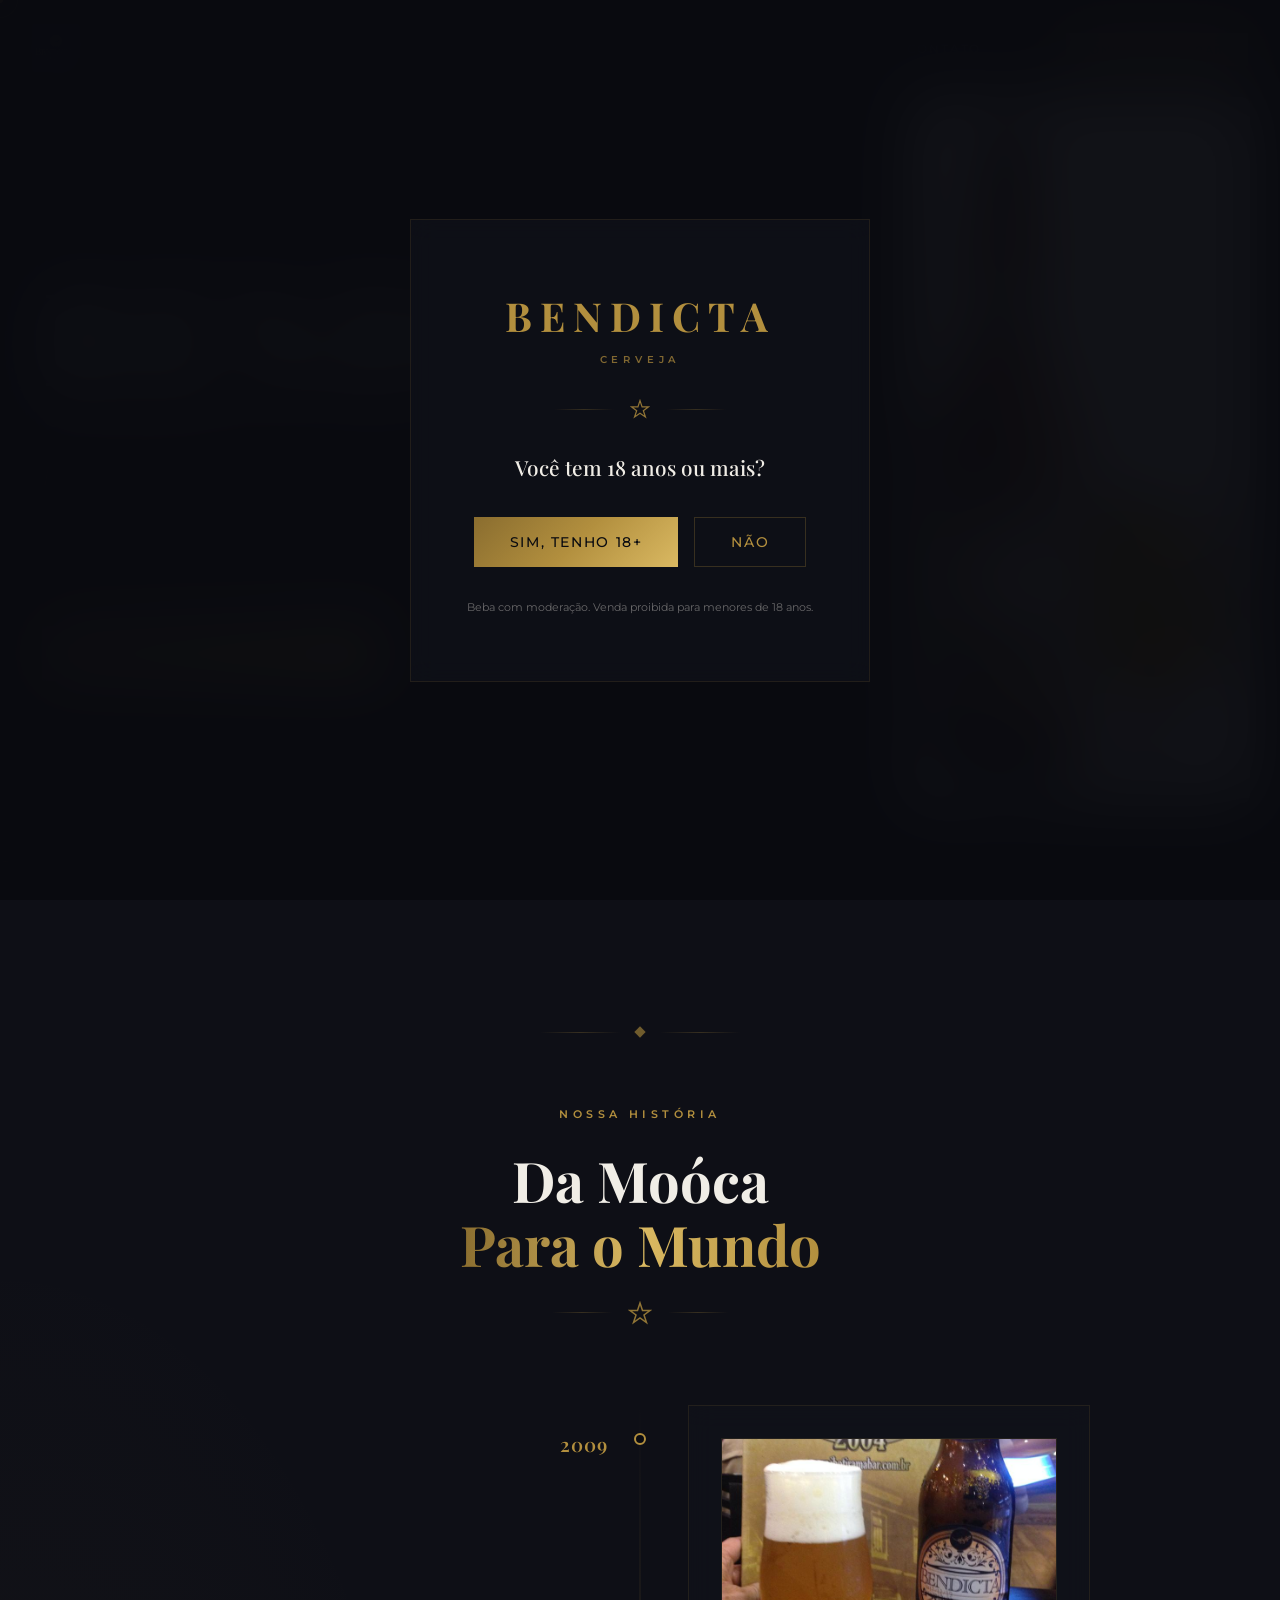
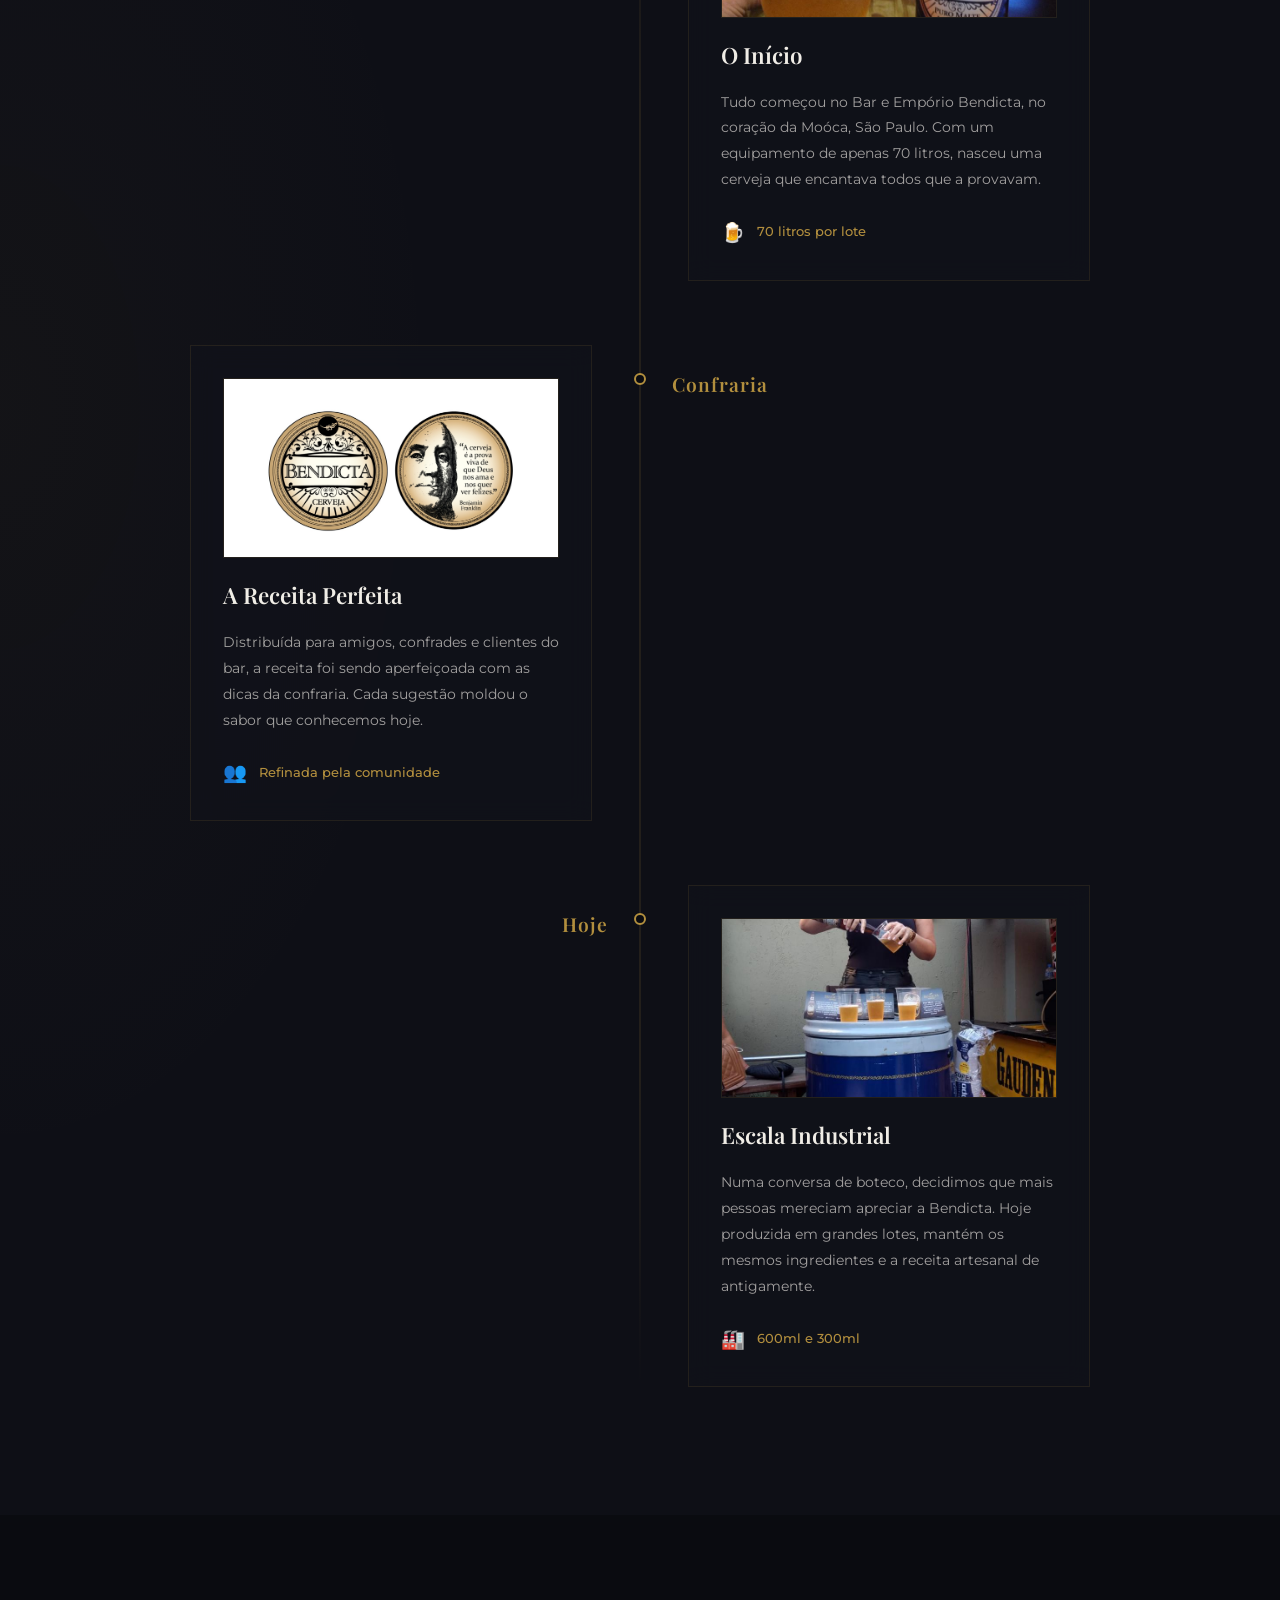
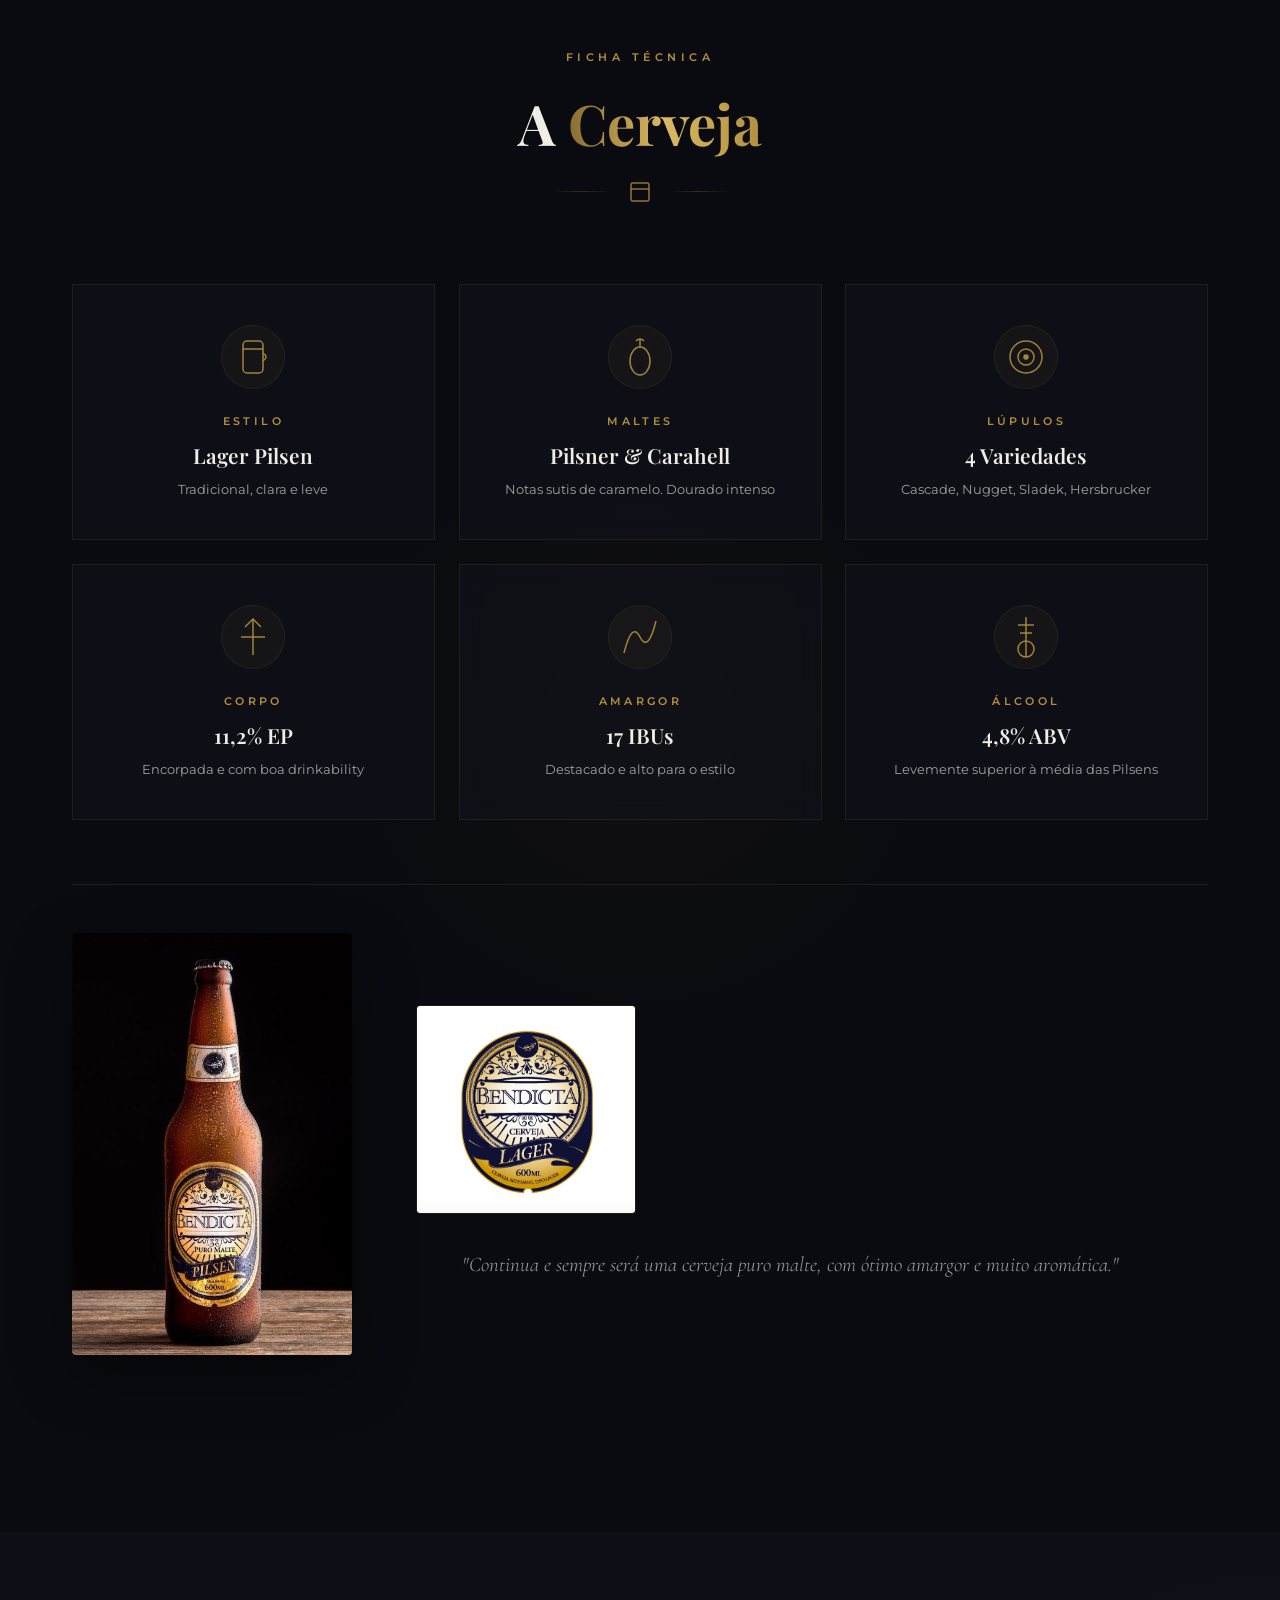
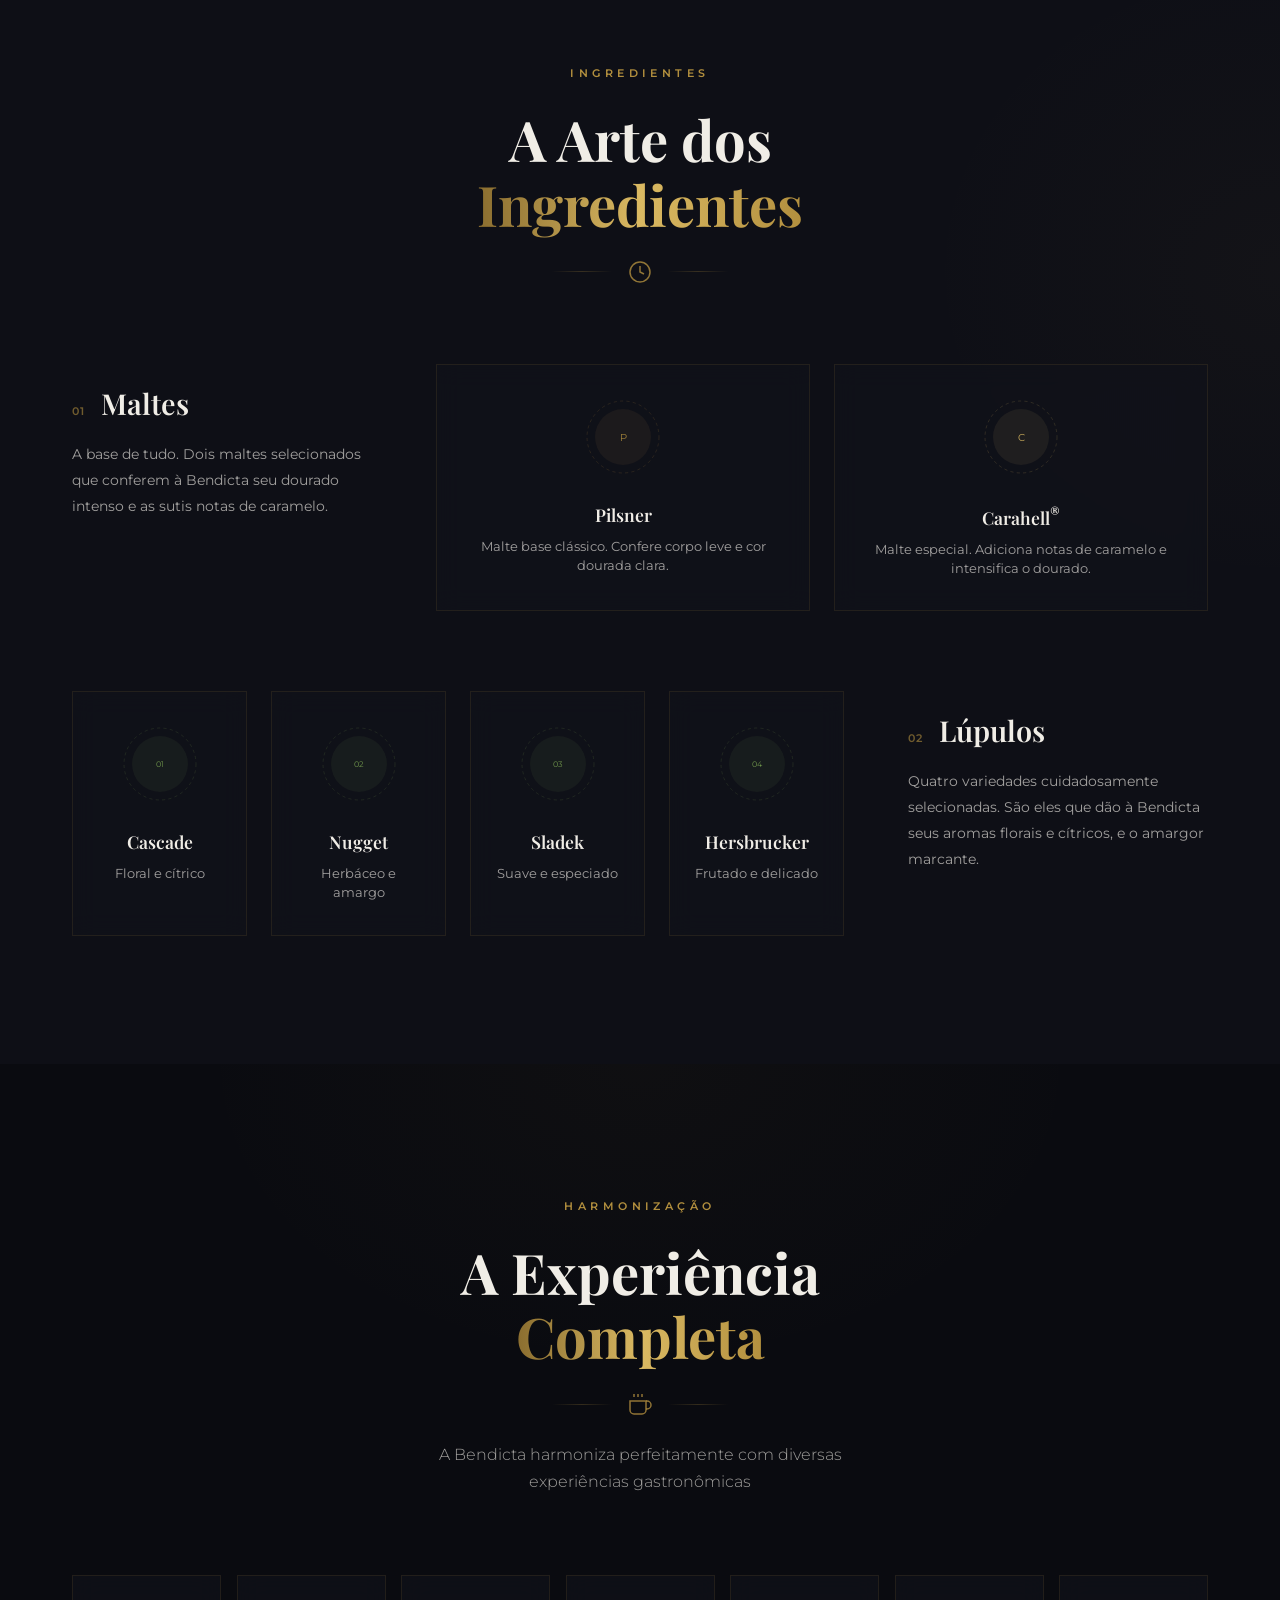
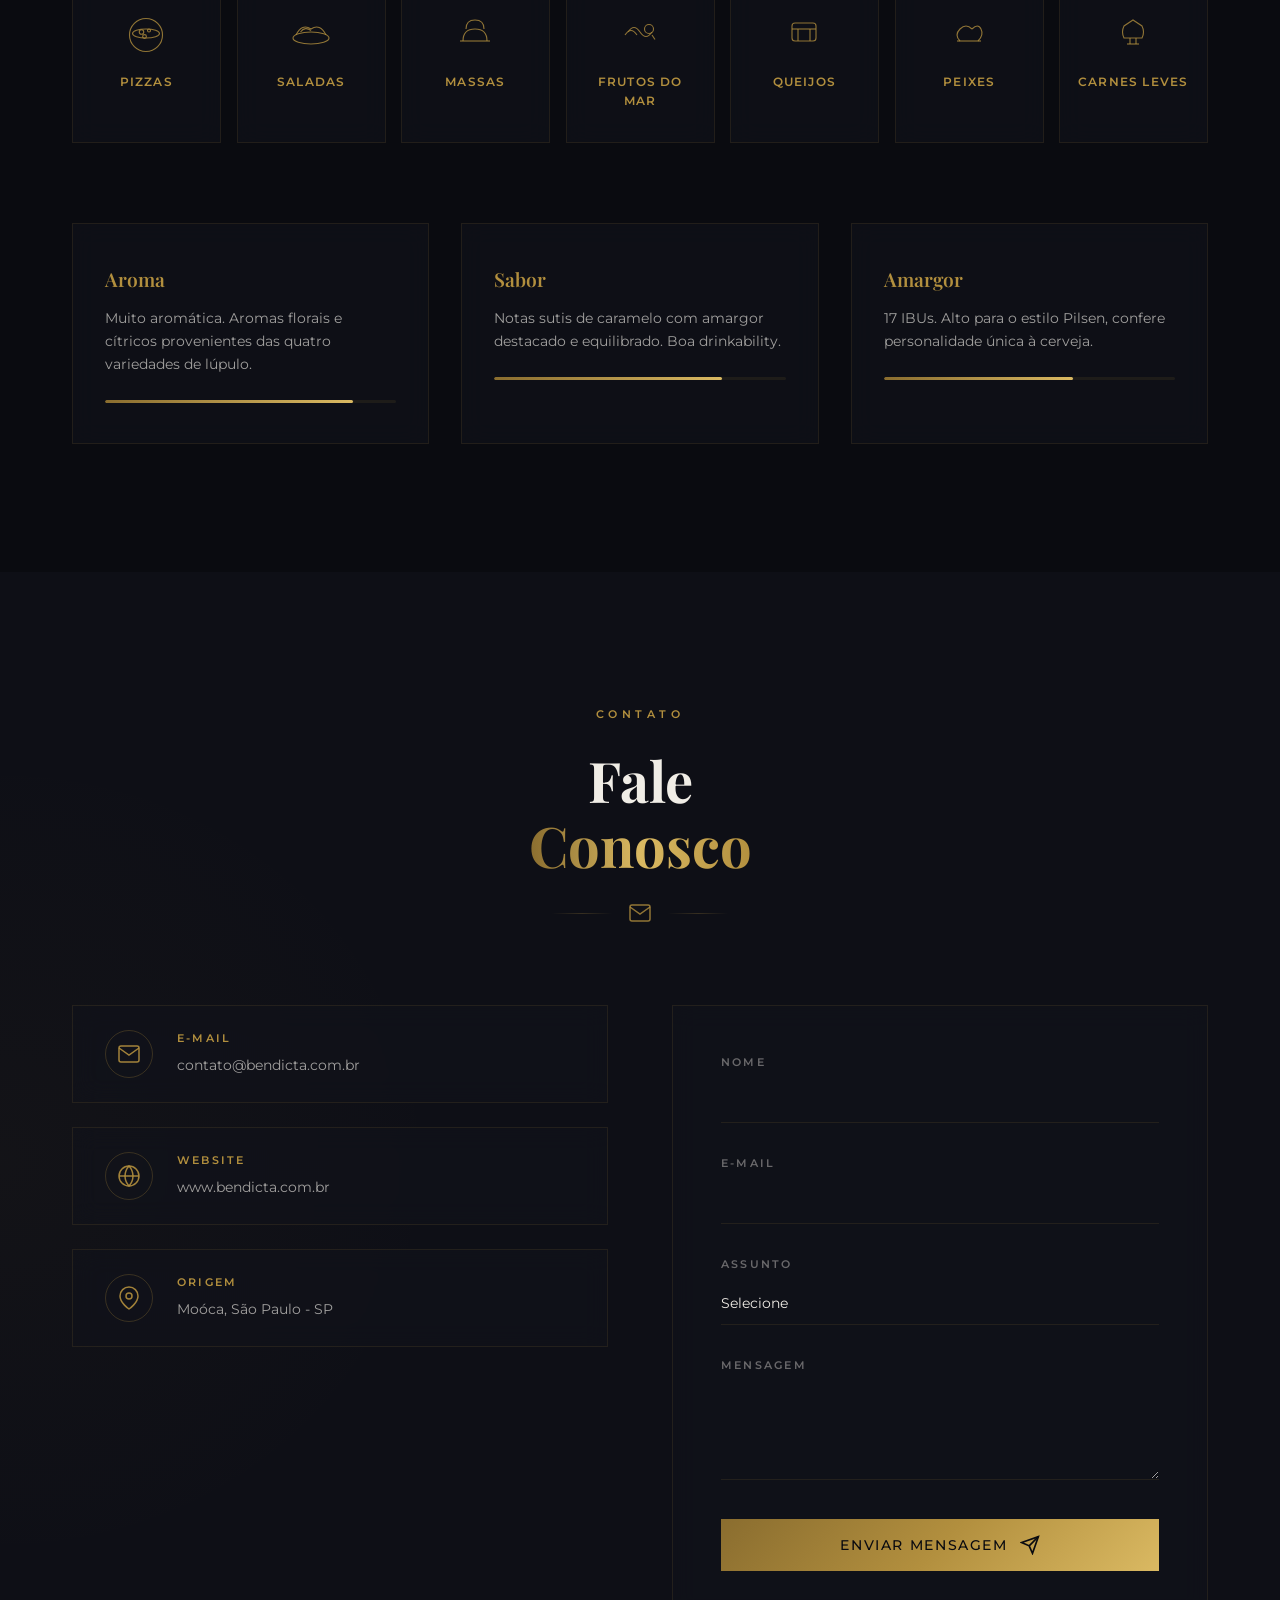
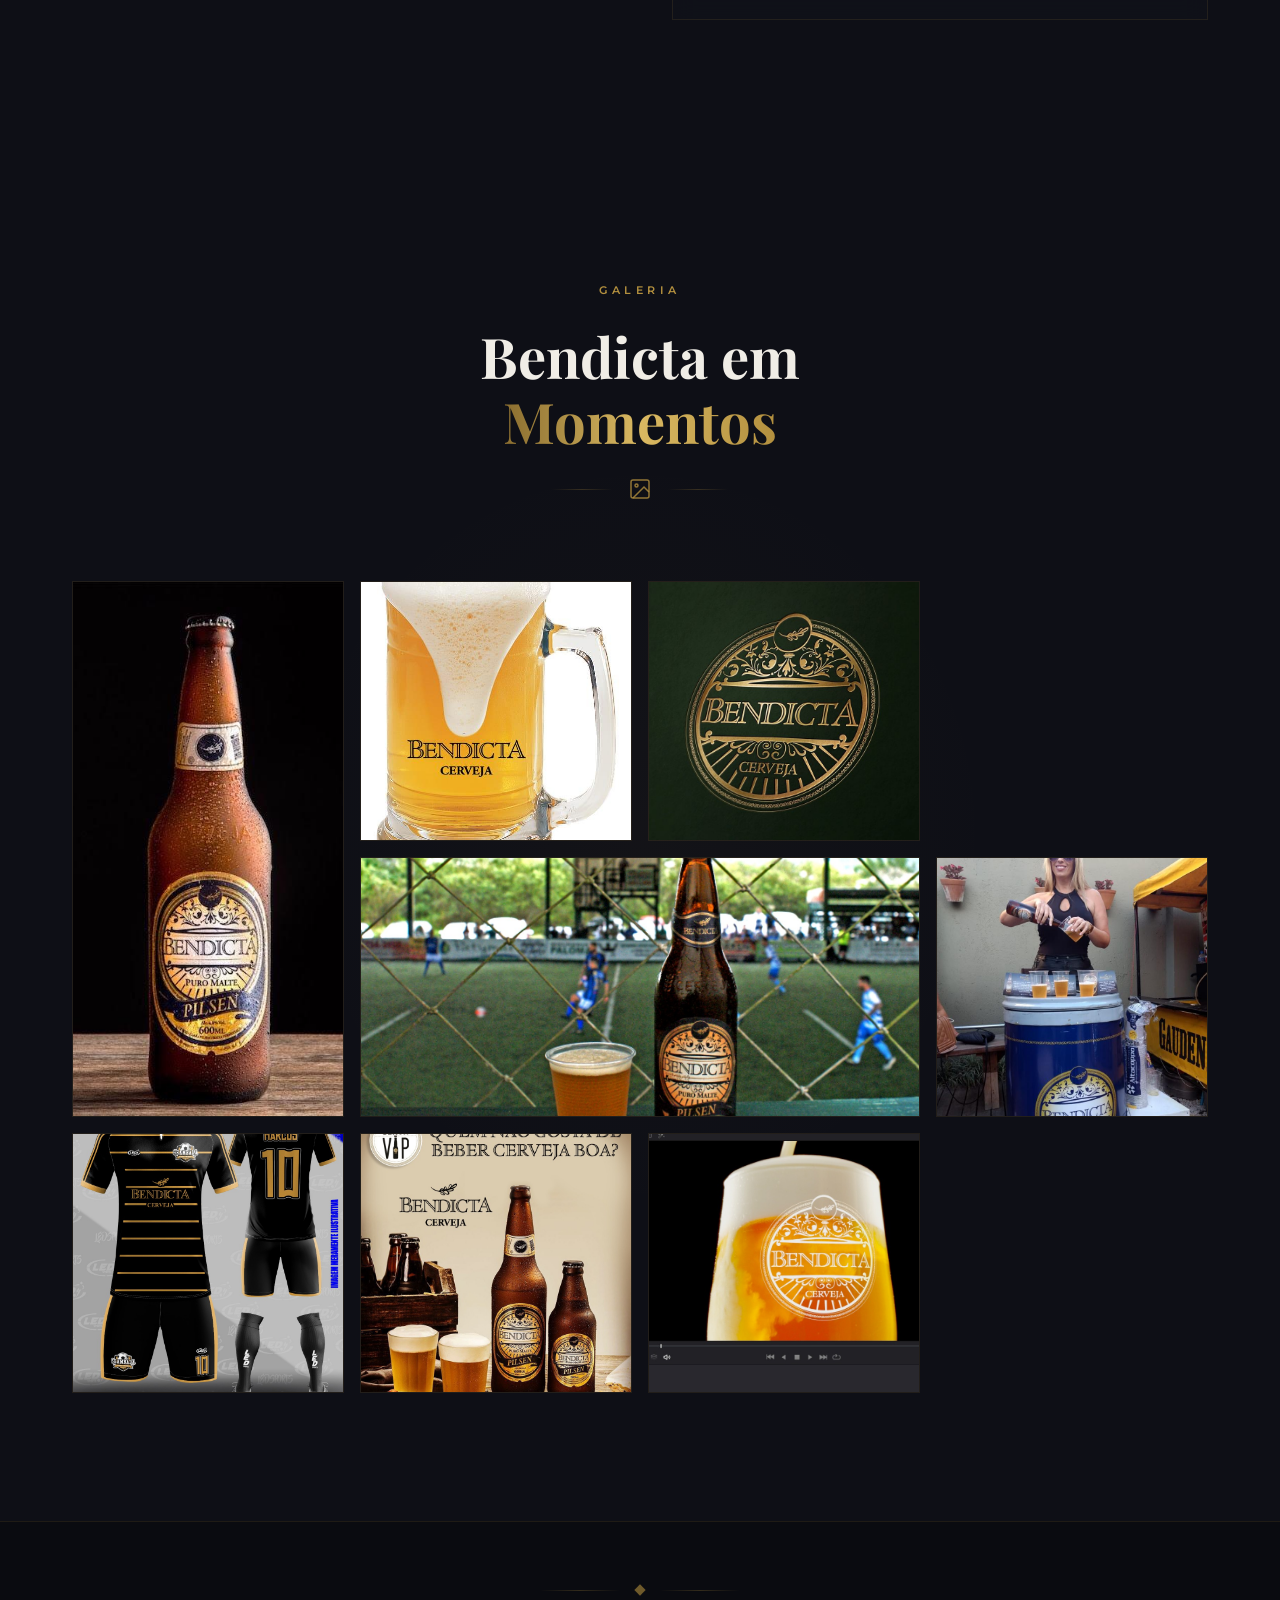
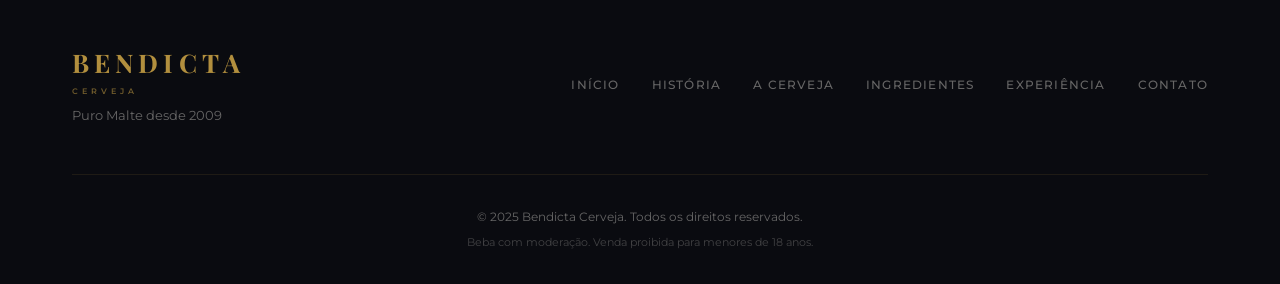
==== commit 3e0e6bf8: "Integrar imagens reais da marca no site - Logo real na navbar - Garrafa+copo como hero product flutu" ====
--- a/index.html
+++ b/index.html
@@ -10,6 +10,8 @@
     <meta property="og:description" content="Nascida artesanal na Moóca. Dois maltes, quatro lúpulos, uma experiência única.">
     <meta property="og:type" content="website">
     <meta property="og:url" content="https://bendicta.com.br">
+    <meta property="og:image" content="https://bendicta.com.br/img/garrafa-copo-branco.jpg">
+    <link rel="icon" type="image/jpeg" href="img/logo-dark.jpg">
     <link rel="preconnect" href="https://fonts.googleapis.com">
     <link rel="preconnect" href="https://fonts.gstatic.com" crossorigin>
     <link href="https://fonts.googleapis.com/css2?family=Playfair+Display:ital,wght@0,400;0,500;0,600;0,700;0,800;1,400;1,500&family=Montserrat:wght@300;400;500;600;700&family=Cormorant+Garamond:ital,wght@0,300;0,400;0,500;0,600;1,300;1,400&display=swap" rel="stylesheet">
@@ -38,8 +40,7 @@
     <nav id="navbar" class="navbar">
         <div class="nav-container">
             <a href="#hero" class="nav-logo">
-                <span class="logo-text">BENDICTA</span>
-                <span class="logo-sub">CERVEJA</span>
+                <img src="img/logo-dark.jpg" alt="Bendicta Cerveja" class="nav-logo-img">
             </a>
             <ul class="nav-links">
                 <li><a href="#hero" class="nav-link active" data-section="hero">Início</a></li>
@@ -47,6 +48,7 @@
                 <li><a href="#cerveja" class="nav-link" data-section="cerveja">A Cerveja</a></li>
                 <li><a href="#ingredientes" class="nav-link" data-section="ingredientes">Ingredientes</a></li>
                 <li><a href="#experiencia" class="nav-link" data-section="experiencia">Experiência</a></li>
+                <li><a href="#galeria" class="nav-link" data-section="galeria">Galeria</a></li>
                 <li><a href="#contato" class="nav-link" data-section="contato">Contato</a></li>
             </ul>
             <div class="nav-cta">
@@ -68,6 +70,7 @@
             <li><a href="#cerveja" class="mobile-link">A Cerveja</a></li>
             <li><a href="#ingredientes" class="mobile-link">Ingredientes</a></li>
             <li><a href="#experiencia" class="mobile-link">Experiência</a></li>
+            <li><a href="#galeria" class="mobile-link">Galeria</a></li>
             <li><a href="#contato" class="mobile-link">Contato</a></li>
         </ul>
     </div>
@@ -134,38 +137,44 @@
             </div>
         </div>
 
-        <div class="hero-content">
-            <div class="hero-badge reveal-up">
-                <span class="badge-line"></span>
-                <span class="badge-text">DESDE 2009</span>
-                <span class="badge-line"></span>
-            </div>
-            <h1 class="hero-title">
-                <span class="title-line reveal-up" style="--delay: 0.1s">
-                    <span class="title-word">BENDICTA</span>
-                </span>
-                <span class="title-line reveal-up" style="--delay: 0.25s">
-                    <span class="title-word title-accent">CERVEJA</span>
-                </span>
-            </h1>
-            <p class="hero-subtitle reveal-up" style="--delay: 0.4s">Puro Malte</p>
-            <p class="hero-description reveal-up" style="--delay: 0.55s">
-                Dois maltes. Quatro lúpulos. Uma receita nascida na Moóca,<br>
-                aperfeiçoada em confrarias, consagrada em cada gole.
-            </p>
-            <div class="hero-actions reveal-up" style="--delay: 0.7s">
-                <a href="#historia" class="btn btn-primary">
-                    <span class="btn-text">Conheça Nossa História</span>
-                    <span class="btn-icon">
-                        <svg width="20" height="20" viewBox="0 0 24 24" fill="none" stroke="currentColor" stroke-width="2" stroke-linecap="round" stroke-linejoin="round">
-                            <line x1="5" y1="12" x2="19" y2="12"></line>
-                            <polyline points="12 5 19 12 12 19"></polyline>
-                        </svg>
+        <div class="hero-split">
+            <div class="hero-content">
+                <div class="hero-badge reveal-up">
+                    <span class="badge-line"></span>
+                    <span class="badge-text">DESDE 2009</span>
+                    <span class="badge-line"></span>
+                </div>
+                <h1 class="hero-title">
+                    <span class="title-line reveal-up" style="--delay: 0.1s">
+                        <span class="title-word">BENDICTA</span>
                     </span>
-                </a>
-                <a href="#cerveja" class="btn btn-outline">
-                    <span class="btn-text">A Cerveja</span>
-                </a>
+                    <span class="title-line reveal-up" style="--delay: 0.25s">
+                        <span class="title-word title-accent">CERVEJA</span>
+                    </span>
+                </h1>
+                <p class="hero-subtitle reveal-up" style="--delay: 0.4s">Puro Malte</p>
+                <p class="hero-description reveal-up" style="--delay: 0.55s">
+                    Dois maltes. Quatro lúpulos. Uma receita nascida na Moóca,<br>
+                    aperfeiçoada em confrarias, consagrada em cada gole.
+                </p>
+                <div class="hero-actions reveal-up" style="--delay: 0.7s">
+                    <a href="#historia" class="btn btn-primary">
+                        <span class="btn-text">Conheça Nossa História</span>
+                        <span class="btn-icon">
+                            <svg width="20" height="20" viewBox="0 0 24 24" fill="none" stroke="currentColor" stroke-width="2" stroke-linecap="round" stroke-linejoin="round">
+                                <line x1="5" y1="12" x2="19" y2="12"></line>
+                                <polyline points="12 5 19 12 12 19"></polyline>
+                            </svg>
+                        </span>
+                    </a>
+                    <a href="#cerveja" class="btn btn-outline">
+                        <span class="btn-text">A Cerveja</span>
+                    </a>
+                </div>
+            </div>
+            <div class="hero-product reveal-up" style="--delay: 0.3s">
+                <div class="hero-product-glow"></div>
+                <img src="img/garrafa-copo-branco.jpg" alt="Bendicta Pilsen 600ml com copo" class="hero-bottle">
             </div>
         </div>
 
@@ -218,6 +227,9 @@
                     </div>
                     <div class="timeline-card glass-card">
                         <div class="card-glow"></div>
+                        <div class="timeline-img-wrap">
+                            <img src="img/bar-ibotirama.jpg" alt="Bendicta no bar - os primeiros passos" class="timeline-img">
+                        </div>
                         <h3 class="timeline-title">O Início</h3>
                         <p class="timeline-text">
                             Tudo começou no Bar e Empório Bendicta, no coração da Moóca, São Paulo.
@@ -238,6 +250,9 @@
                     </div>
                     <div class="timeline-card glass-card">
                         <div class="card-glow"></div>
+                        <div class="timeline-img-wrap">
+                            <img src="img/bolacha.jpg" alt="Bolacha de chopp Bendicta com frase de Benjamin Franklin" class="timeline-img">
+                        </div>
                         <h3 class="timeline-title">A Receita Perfeita</h3>
                         <p class="timeline-text">
                             Distribuída para amigos, confrades e clientes do bar, a receita foi sendo
@@ -258,6 +273,9 @@
                     </div>
                     <div class="timeline-card glass-card">
                         <div class="card-glow"></div>
+                        <div class="timeline-img-wrap">
+                            <img src="img/evento-promotora.jpg" alt="Bendicta em evento com barril personalizado" class="timeline-img">
+                        </div>
                         <h3 class="timeline-title">Escala Industrial</h3>
                         <p class="timeline-text">
                             Numa conversa de boteco, decidimos que mais pessoas mereciam apreciar a Bendicta.
@@ -380,11 +398,19 @@
                 </div>
             </div>
 
-            <!-- Frase destaque -->
-            <div class="cerveja-quote reveal-up">
-                <blockquote class="quote-text">
-                    "Continua e sempre será uma cerveja puro malte, com ótimo amargor e muito aromática."
-                </blockquote>
+            <!-- Produto destaque -->
+            <div class="cerveja-product reveal-up">
+                <div class="cerveja-product-img">
+                    <img src="img/garrafa-escura.jpg" alt="Bendicta Pilsen 600ml - foto profissional" class="product-photo">
+                </div>
+                <div class="cerveja-product-info">
+                    <div class="product-label-img">
+                        <img src="img/rotulo-lager.jpg" alt="Rótulo Bendicta Lager 600ml" class="label-photo">
+                    </div>
+                    <blockquote class="quote-text">
+                        "Continua e sempre será uma cerveja puro malte, com ótimo amargor e muito aromática."
+                    </blockquote>
+                </div>
             </div>
         </div>
     </section>
@@ -747,6 +773,80 @@
                             </span>
                         </button>
                     </form>
+                </div>
+            </div>
+        </div>
+    </section>
+
+    <!-- GALERIA SECTION -->
+    <section id="galeria" class="section section-galeria">
+        <div class="container">
+            <div class="section-header">
+                <span class="section-tag reveal-up">GALERIA</span>
+                <h2 class="section-title reveal-up" style="--delay: 0.1s">
+                    Bendicta em<br><span class="text-gold">Momentos</span>
+                </h2>
+                <div class="section-divider reveal-up" style="--delay: 0.2s">
+                    <span class="divider-line"></span>
+                    <span class="divider-icon">
+                        <svg width="24" height="24" viewBox="0 0 24 24" fill="none" stroke="rgba(178,143,62,0.8)" stroke-width="1.5">
+                            <rect x="3" y="3" width="18" height="18" rx="2"/>
+                            <circle cx="8.5" cy="8.5" r="1.5"/>
+                            <polyline points="21 15 16 10 5 21"/>
+                        </svg>
+                    </span>
+                    <span class="divider-line"></span>
+                </div>
+            </div>
+
+            <div class="gallery-grid">
+                <div class="gallery-item gallery-item-tall reveal-up" style="--delay: 0s">
+                    <img src="img/garrafa-escura.jpg" alt="Bendicta Pilsen 600ml" class="gallery-img" loading="lazy">
+                    <div class="gallery-overlay">
+                        <span class="gallery-caption">Pilsen 600ml</span>
+                    </div>
+                </div>
+                <div class="gallery-item reveal-up" style="--delay: 0.08s">
+                    <img src="img/caneca.jpg" alt="Caneca Bendicta Cerveja" class="gallery-img" loading="lazy">
+                    <div class="gallery-overlay">
+                        <span class="gallery-caption">Caneca Oficial</span>
+                    </div>
+                </div>
+                <div class="gallery-item reveal-up" style="--delay: 0.16s">
+                    <img src="img/logo-green.jpg" alt="Logo Bendicta dourado em fundo verde" class="gallery-img" loading="lazy">
+                    <div class="gallery-overlay">
+                        <span class="gallery-caption">Identidade Visual</span>
+                    </div>
+                </div>
+                <div class="gallery-item gallery-item-wide reveal-up" style="--delay: 0.24s">
+                    <img src="img/garrafa-campo.jpg" alt="Bendicta no campo de futebol" class="gallery-img" loading="lazy">
+                    <div class="gallery-overlay">
+                        <span class="gallery-caption">Futebol &amp; Cerveja</span>
+                    </div>
+                </div>
+                <div class="gallery-item reveal-up" style="--delay: 0.32s">
+                    <img src="img/evento-promotora.jpg" alt="Evento com barril Bendicta" class="gallery-img" loading="lazy">
+                    <div class="gallery-overlay">
+                        <span class="gallery-caption">Eventos</span>
+                    </div>
+                </div>
+                <div class="gallery-item reveal-up" style="--delay: 0.40s">
+                    <img src="img/uniforme-futebol.jpg" alt="Uniforme patrocinado Bendicta" class="gallery-img" loading="lazy">
+                    <div class="gallery-overlay">
+                        <span class="gallery-caption">Patrocínio Esportivo</span>
+                    </div>
+                </div>
+                <div class="gallery-item reveal-up" style="--delay: 0.48s">
+                    <img src="img/cervavip-garrafas.jpg" alt="Bendicta 600ml e 300ml" class="gallery-img" loading="lazy">
+                    <div class="gallery-overlay">
+                        <span class="gallery-caption">600ml &amp; 300ml</span>
+                    </div>
+                </div>
+                <div class="gallery-item reveal-up" style="--delay: 0.56s">
+                    <img src="img/copo-servindo.jpg" alt="Cerveja Bendicta sendo servida" class="gallery-img" loading="lazy">
+                    <div class="gallery-overlay">
+                        <span class="gallery-caption">O Servir Perfeito</span>
+                    </div>
                 </div>
             </div>
         </div>
--- a/css/style.css
+++ b/css/style.css
@@ -1495,6 +1495,223 @@
     color: var(--text-muted);
 }
 
+/* ---- Nav Logo Image ---- */
+.nav-logo-img {
+    height: 48px;
+    width: auto;
+    object-fit: contain;
+    border-radius: 4px;
+    transition: transform var(--transition-fast);
+}
+
+.nav-logo-img:hover {
+    transform: scale(1.05);
+}
+
+.navbar.scrolled .nav-logo-img {
+    height: 40px;
+}
+
+/* ---- Hero Split Layout ---- */
+.hero-split {
+    position: relative;
+    z-index: 2;
+    display: flex;
+    align-items: center;
+    justify-content: center;
+    gap: 4rem;
+    max-width: 1200px;
+    margin: 0 auto;
+    padding: 0 2rem;
+}
+
+.hero-split .hero-content {
+    text-align: left;
+    flex: 1;
+}
+
+.hero-split .hero-badge {
+    justify-content: flex-start;
+}
+
+.hero-split .hero-actions {
+    justify-content: flex-start;
+}
+
+.hero-product {
+    flex: 0 0 380px;
+    position: relative;
+    display: flex;
+    align-items: center;
+    justify-content: center;
+}
+
+.hero-product-glow {
+    position: absolute;
+    width: 350px;
+    height: 350px;
+    background: radial-gradient(circle, rgba(178, 143, 62, 0.12) 0%, transparent 70%);
+    border-radius: 50%;
+    top: 50%;
+    left: 50%;
+    transform: translate(-50%, -50%);
+    pointer-events: none;
+}
+
+.hero-bottle {
+    width: 100%;
+    max-width: 340px;
+    height: auto;
+    filter: drop-shadow(0 20px 60px rgba(0, 0, 0, 0.5)) drop-shadow(0 0 40px rgba(178, 143, 62, 0.1));
+    animation: heroBottleFloat 6s ease-in-out infinite;
+    position: relative;
+    z-index: 1;
+    border-radius: 8px;
+}
+
+@keyframes heroBottleFloat {
+    0%, 100% { transform: translateY(0); }
+    50% { transform: translateY(-15px); }
+}
+
+/* ---- Timeline Images ---- */
+.timeline-img-wrap {
+    width: 100%;
+    height: 180px;
+    overflow: hidden;
+    margin-bottom: 1.25rem;
+    border: 1px solid var(--border-subtle);
+}
+
+.timeline-img {
+    width: 100%;
+    height: 100%;
+    object-fit: cover;
+    transition: transform 0.6s var(--ease-out);
+}
+
+.timeline-card:hover .timeline-img {
+    transform: scale(1.05);
+}
+
+/* ---- Cerveja Product Section ---- */
+.cerveja-product {
+    display: flex;
+    align-items: center;
+    gap: 4rem;
+    margin-top: 4rem;
+    padding: 3rem 0;
+    border-top: 1px solid var(--border-subtle);
+}
+
+.cerveja-product-img {
+    flex: 0 0 280px;
+    position: relative;
+}
+
+.product-photo {
+    width: 100%;
+    border-radius: 4px;
+    box-shadow: 0 20px 60px rgba(0, 0, 0, 0.4);
+    transition: transform var(--transition-fast);
+}
+
+.product-photo:hover {
+    transform: scale(1.02);
+}
+
+.cerveja-product-info {
+    flex: 1;
+}
+
+.product-label-img {
+    max-width: 220px;
+    margin-bottom: 2rem;
+}
+
+.label-photo {
+    width: 100%;
+    border-radius: 4px;
+    border: 1px solid var(--border-subtle);
+}
+
+.cerveja-product-info .quote-text {
+    font-family: var(--font-accent);
+    font-size: 1.3rem;
+    font-style: italic;
+    font-weight: 300;
+    color: var(--text-secondary);
+    line-height: 1.8;
+}
+
+/* ---- GALERIA ---- */
+.section-galeria {
+    background:
+        radial-gradient(ellipse 40% 40% at 50% 50%, rgba(178, 143, 62, 0.03) 0%, transparent 70%),
+        var(--bg-secondary);
+}
+
+.gallery-grid {
+    display: grid;
+    grid-template-columns: repeat(4, 1fr);
+    grid-auto-rows: 260px;
+    gap: 1rem;
+}
+
+.gallery-item {
+    position: relative;
+    overflow: hidden;
+    border: 1px solid var(--border-subtle);
+    cursor: pointer;
+    transition: border-color var(--transition-fast);
+}
+
+.gallery-item:hover {
+    border-color: var(--border-gold);
+}
+
+.gallery-item-tall {
+    grid-row: span 2;
+}
+
+.gallery-item-wide {
+    grid-column: span 2;
+}
+
+.gallery-img {
+    width: 100%;
+    height: 100%;
+    object-fit: cover;
+    transition: transform 0.6s var(--ease-out), filter 0.6s;
+}
+
+.gallery-item:hover .gallery-img {
+    transform: scale(1.08);
+}
+
+.gallery-overlay {
+    position: absolute;
+    inset: 0;
+    background: linear-gradient(180deg, transparent 40%, rgba(10, 11, 16, 0.85) 100%);
+    display: flex;
+    align-items: flex-end;
+    padding: 1.5rem;
+    opacity: 0;
+    transition: opacity 0.4s var(--ease-out);
+}
+
+.gallery-item:hover .gallery-overlay {
+    opacity: 1;
+}
+
+.gallery-caption {
+    font-size: 0.8rem;
+    font-weight: 600;
+    letter-spacing: 0.1em;
+    text-transform: uppercase;
+    color: var(--gold);
+}
+
 /* ---- RESPONSIVE ---- */
 @media (max-width: 1024px) {
     .nav-links,
@@ -1506,6 +1723,28 @@
         display: flex;
     }
 
+    .hero-split {
+        flex-direction: column;
+        text-align: center;
+    }
+
+    .hero-split .hero-content {
+        text-align: center;
+    }
+
+    .hero-split .hero-badge {
+        justify-content: center;
+    }
+
+    .hero-split .hero-actions {
+        justify-content: center;
+    }
+
+    .hero-product {
+        flex: none;
+        max-width: 300px;
+    }
+
     .specs-grid {
         grid-template-columns: repeat(2, 1fr);
     }
@@ -1525,6 +1764,25 @@
 
     .ingredients-cards-4 {
         grid-template-columns: repeat(2, 1fr);
+    }
+
+    .cerveja-product {
+        flex-direction: column;
+        text-align: center;
+    }
+
+    .cerveja-product-img {
+        flex: none;
+        max-width: 260px;
+    }
+
+    .product-label-img {
+        margin: 0 auto 2rem;
+    }
+
+    .gallery-grid {
+        grid-template-columns: repeat(2, 1fr);
+        grid-auto-rows: 220px;
     }
 
     .timeline-line {
@@ -1614,4 +1872,21 @@
     .floating-elements {
         display: none;
     }
-}
+
+    .gallery-grid {
+        grid-template-columns: 1fr;
+        grid-auto-rows: 200px;
+    }
+
+    .gallery-item-tall {
+        grid-row: span 1;
+    }
+
+    .gallery-item-wide {
+        grid-column: span 1;
+    }
+
+    .hero-product {
+        max-width: 240px;
+    }
+}
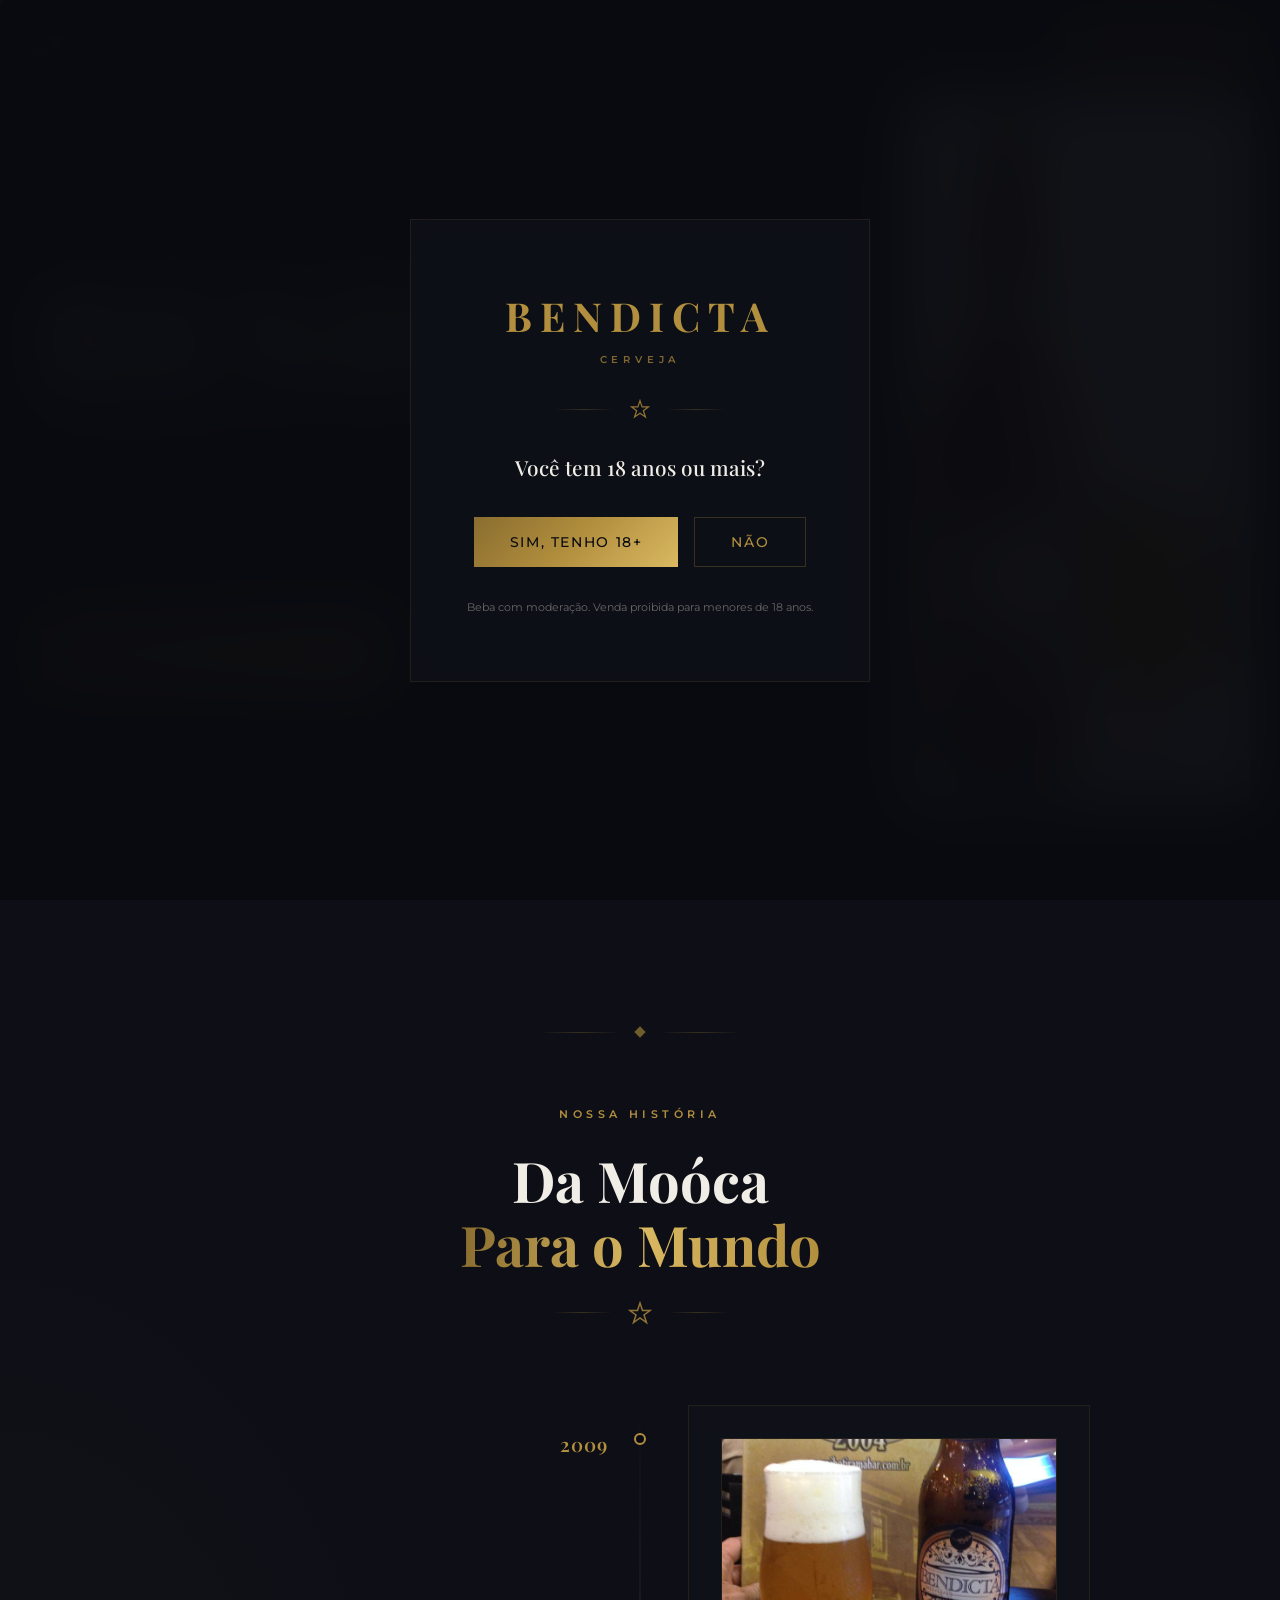
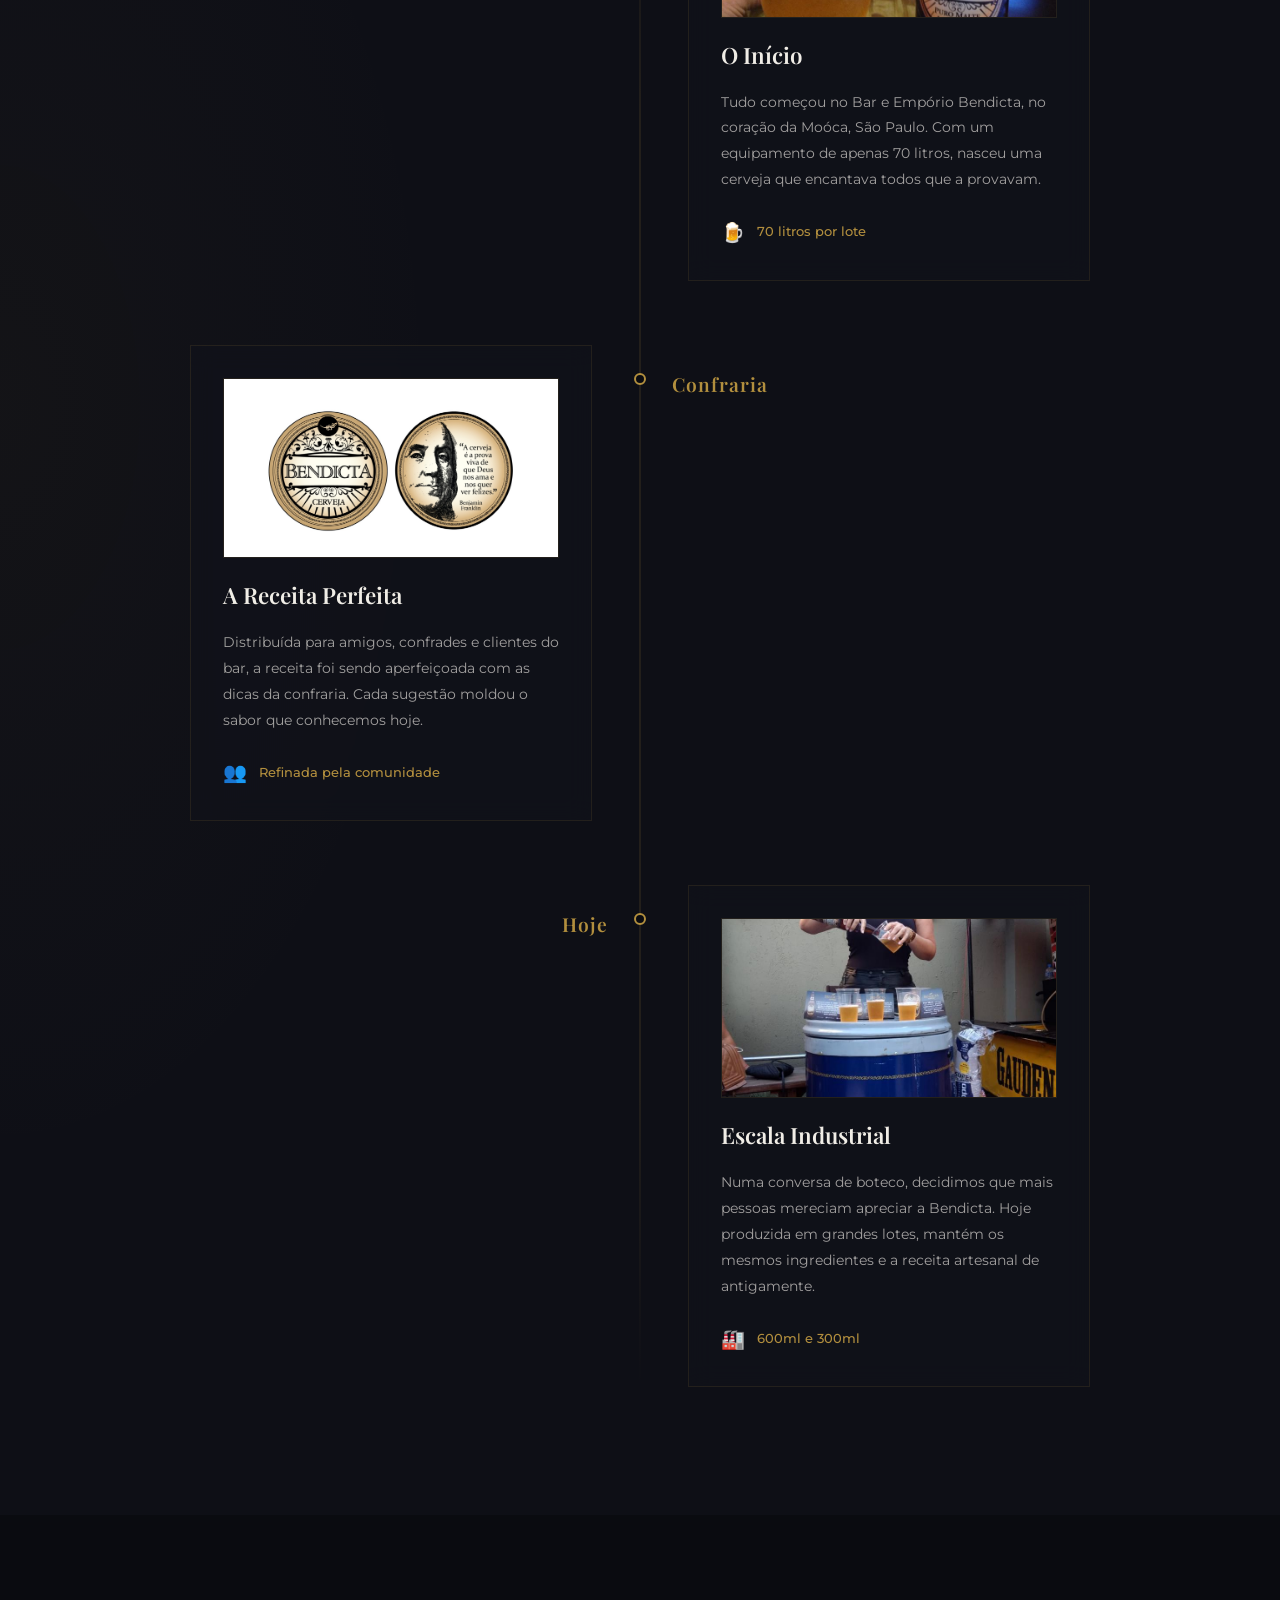
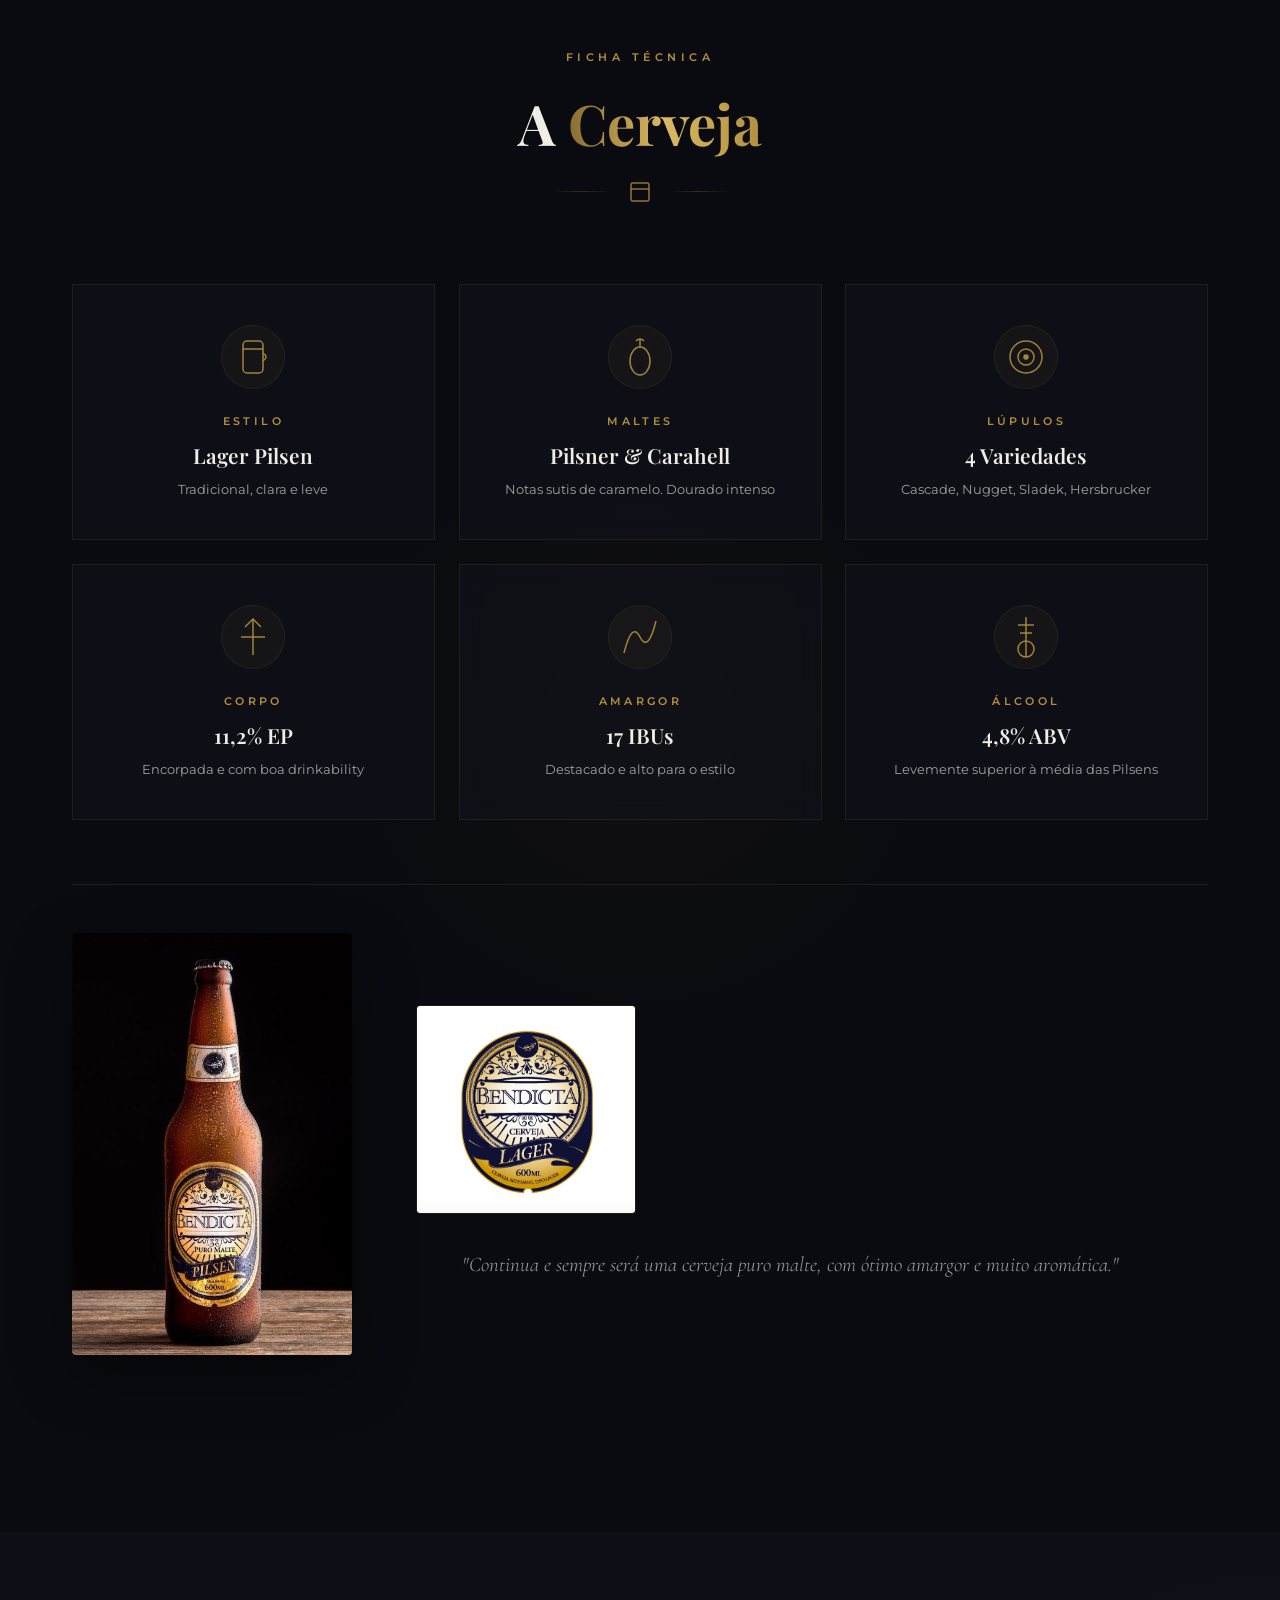
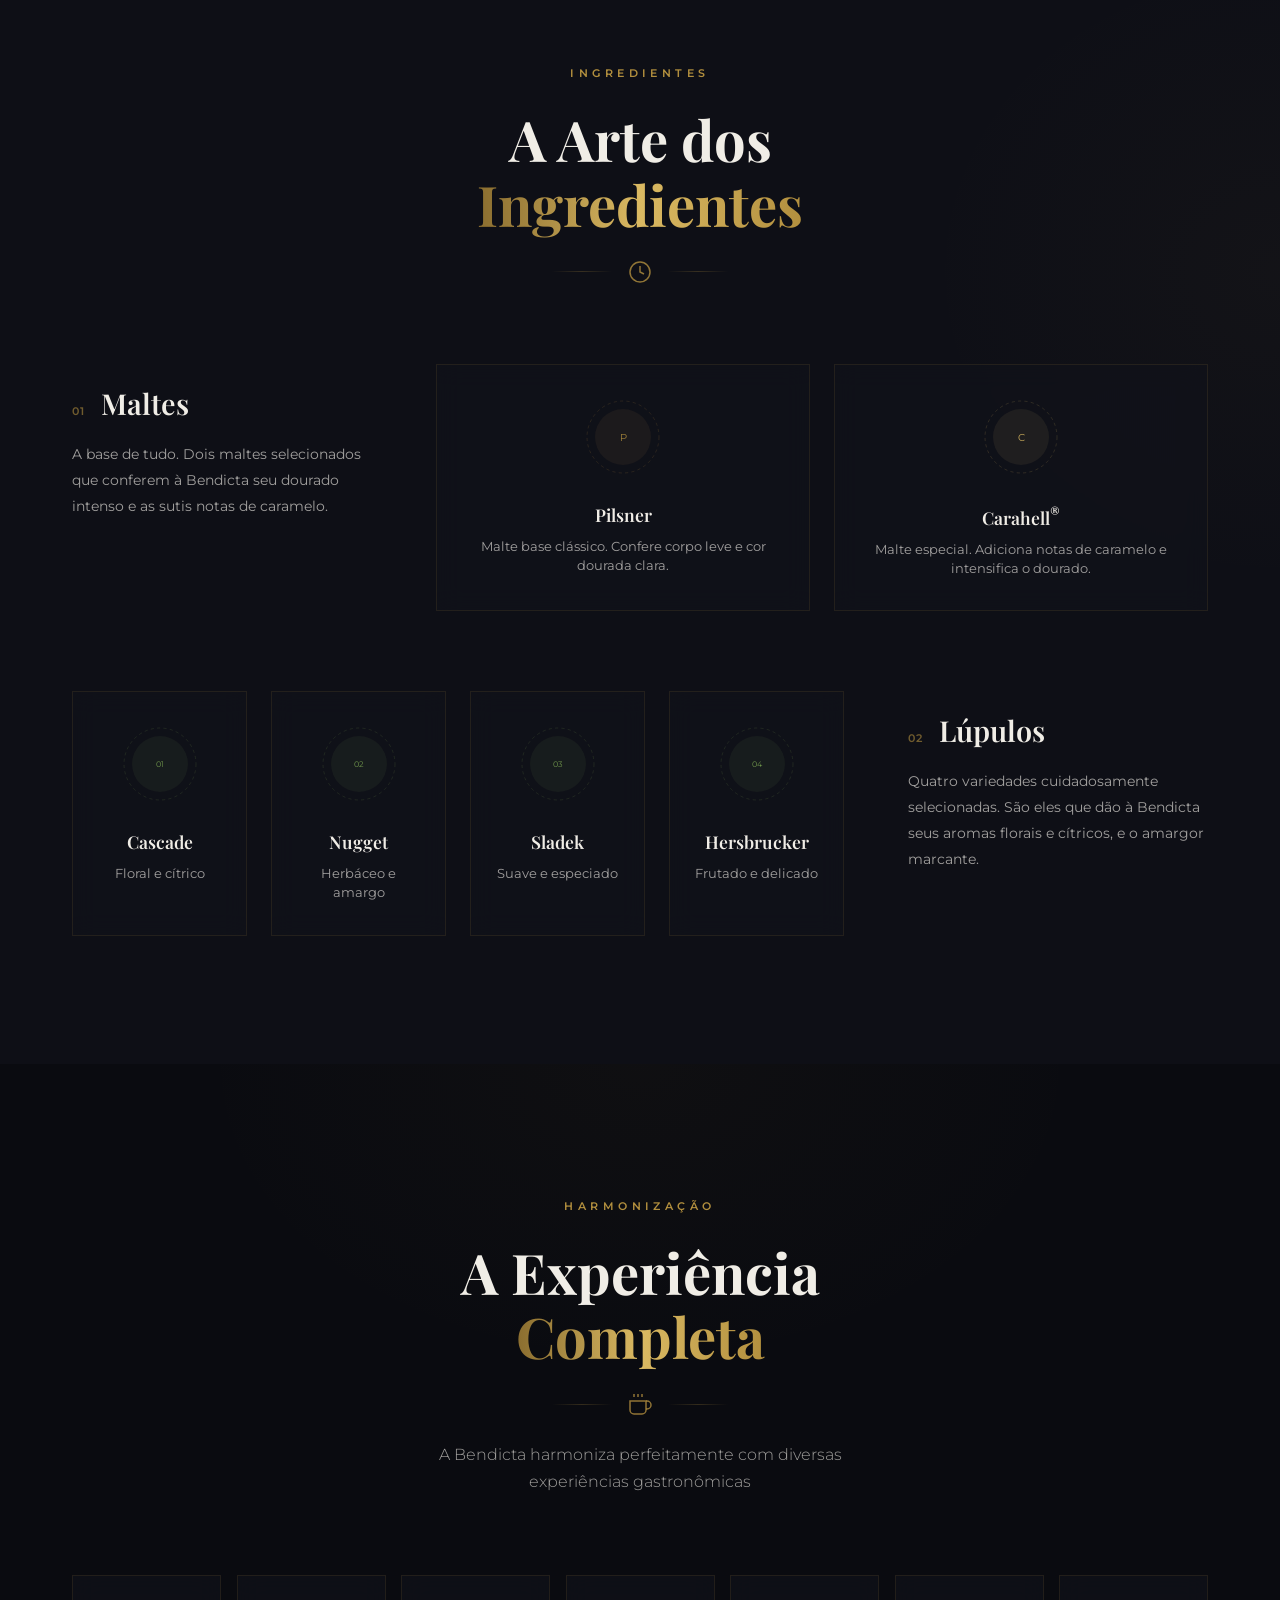
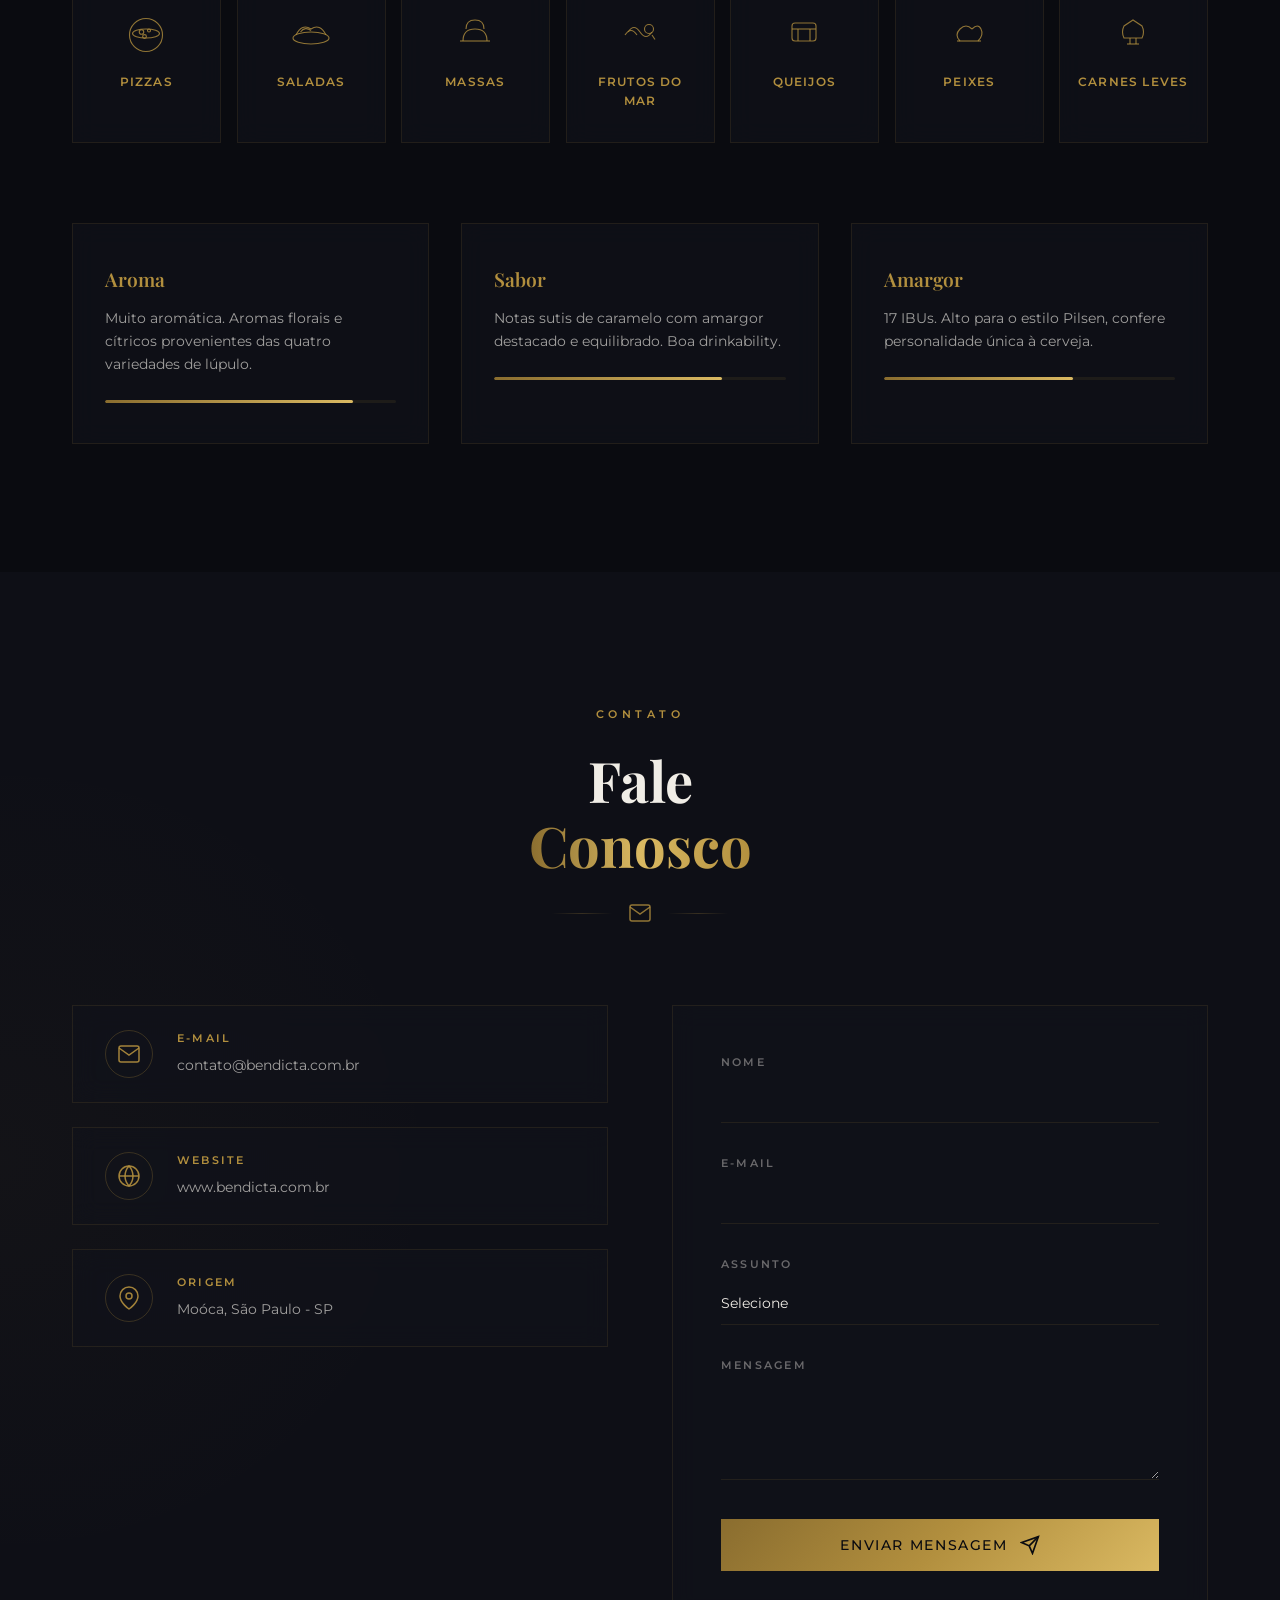
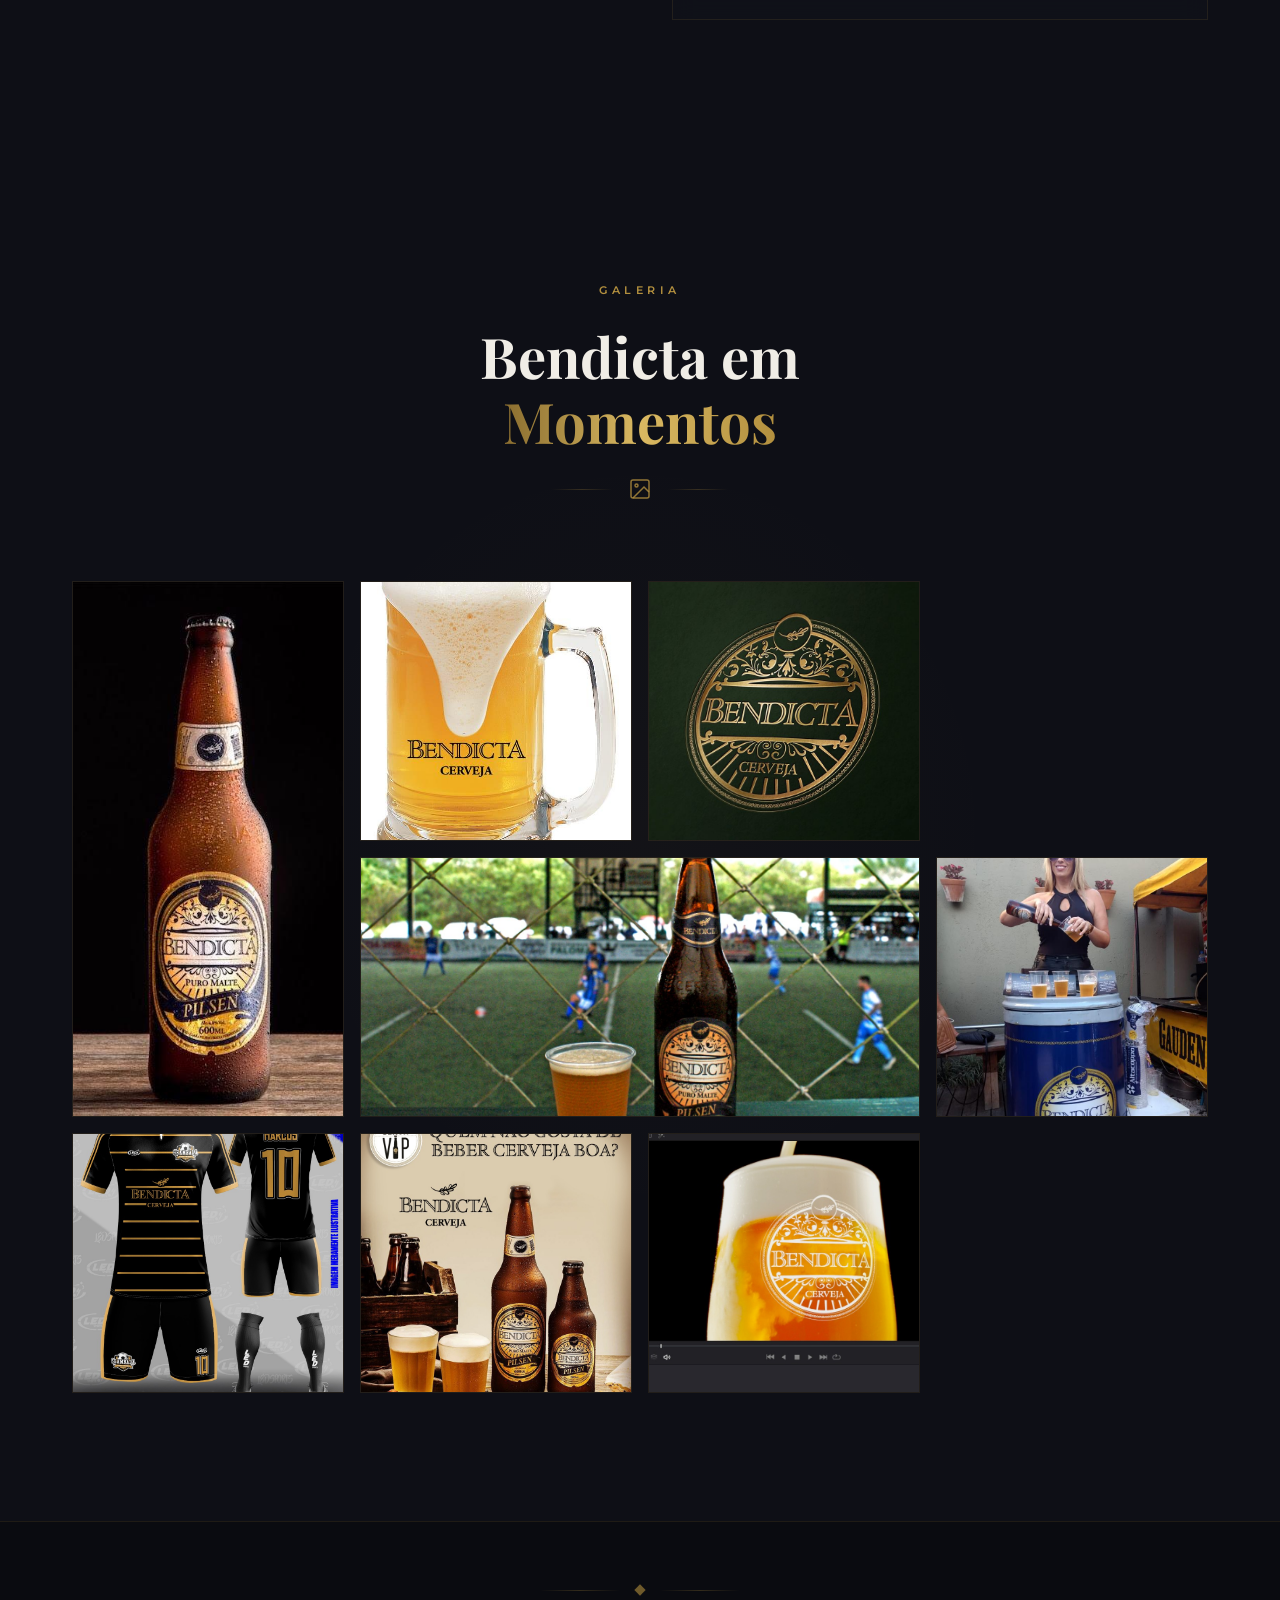
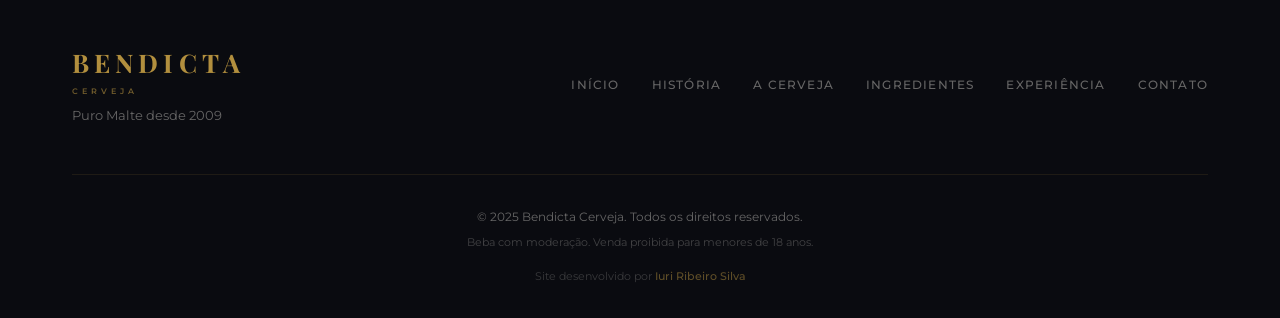
==== commit 49fefea5: "Adicionar crédito do desenvolvedor no rodapé Link para WhatsApp de Iuri Ribeiro Silva com mensagem p" ====
--- a/index.html
+++ b/index.html
@@ -878,6 +878,7 @@
             <div class="footer-bottom">
                 <p class="footer-copy">&copy; 2025 Bendicta Cerveja. Todos os direitos reservados.</p>
                 <p class="footer-legal">Beba com moderação. Venda proibida para menores de 18 anos.</p>
+                <p class="footer-dev">Site desenvolvido por <a href="https://wa.me/5571992952152?text=Ol%C3%A1!%20Gostei%20do%20site%20que%20voc%C3%AA%20criou%20para%20a%20Bendicta!" target="_blank" rel="noopener">Iuri Ribeiro Silva</a></p>
             </div>
         </div>
     </footer>
--- a/css/style.css
+++ b/css/style.css
@@ -1423,6 +1423,29 @@
     opacity: 0.6;
 }
 
+.footer-dev {
+    font-size: 0.7rem;
+    color: var(--text-muted);
+    margin-top: 1rem;
+    opacity: 0.5;
+    transition: opacity var(--transition-fast);
+}
+
+.footer-dev:hover {
+    opacity: 0.8;
+}
+
+.footer-dev a {
+    color: var(--gold);
+    text-decoration: none;
+    font-weight: 500;
+    transition: color var(--transition-fast);
+}
+
+.footer-dev a:hover {
+    color: var(--gold-light);
+}
+
 /* ---- AGE GATE ---- */
 .age-gate {
     position: fixed;
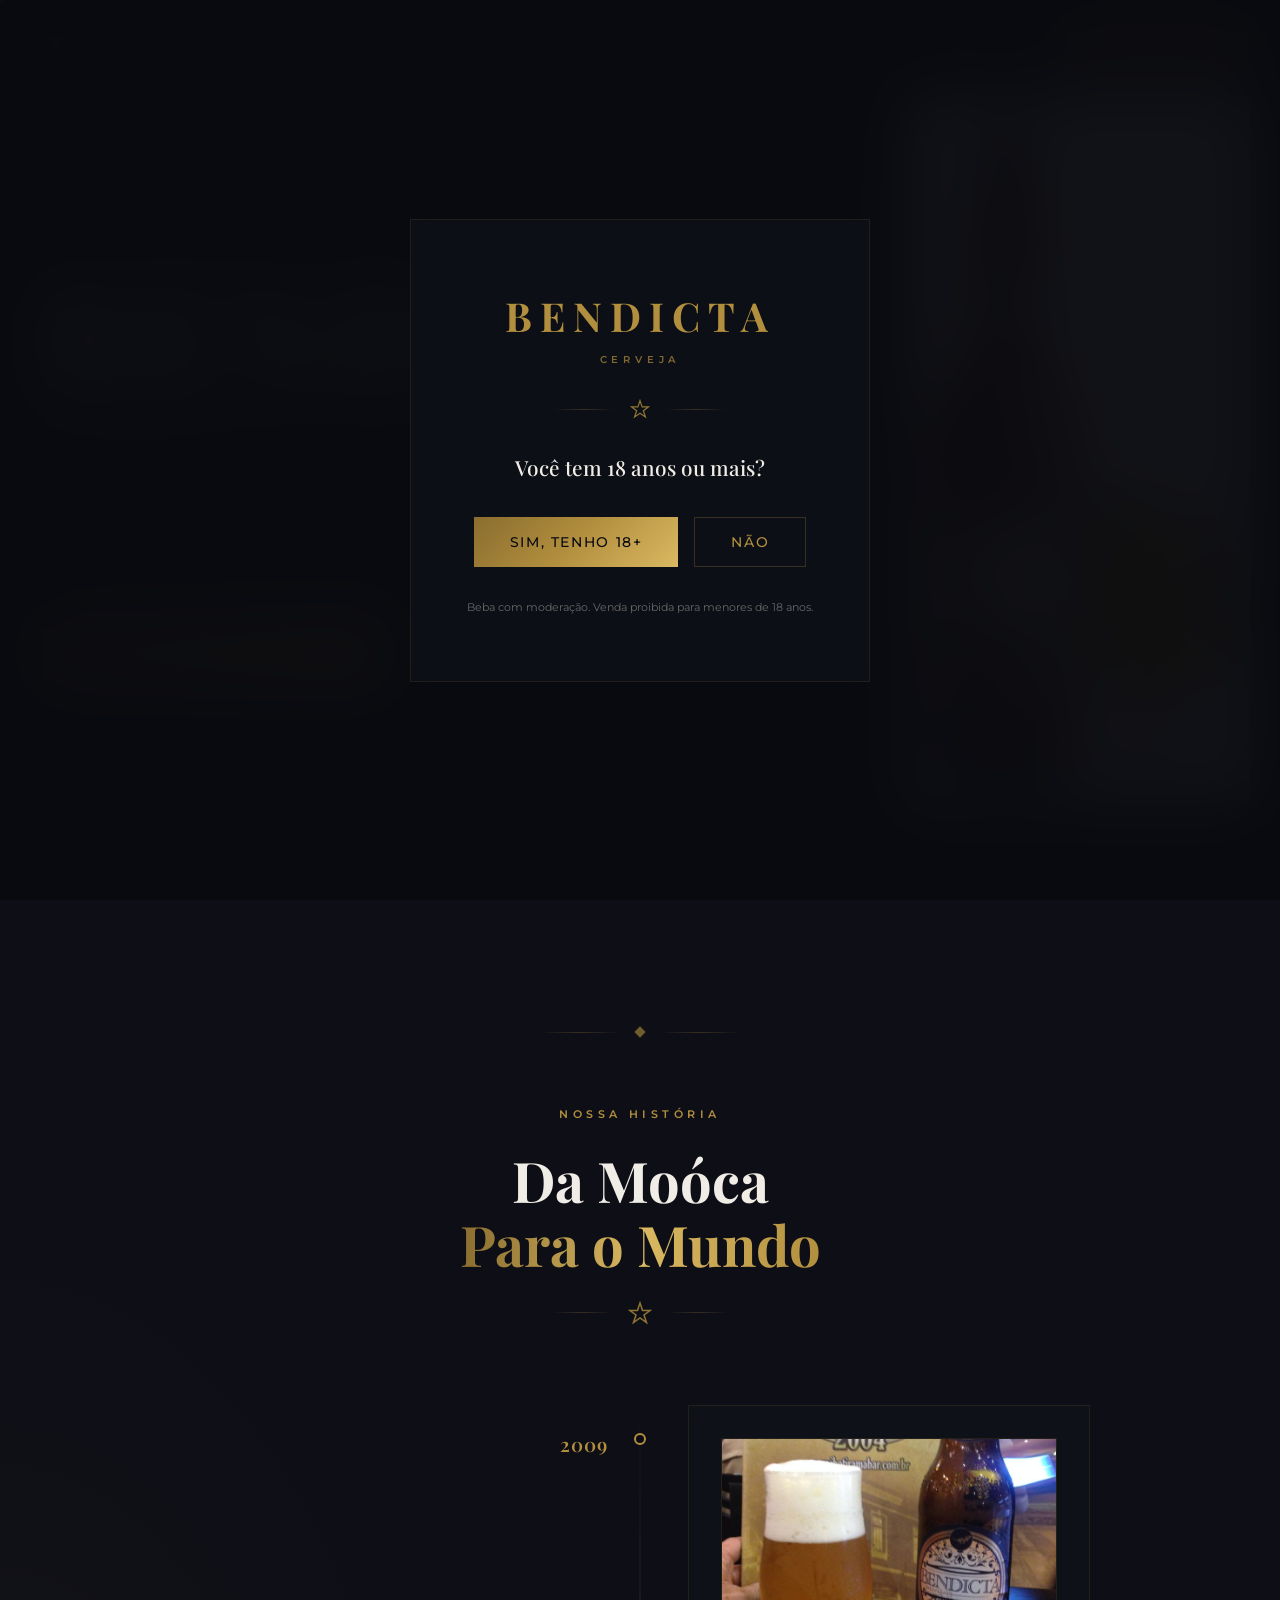
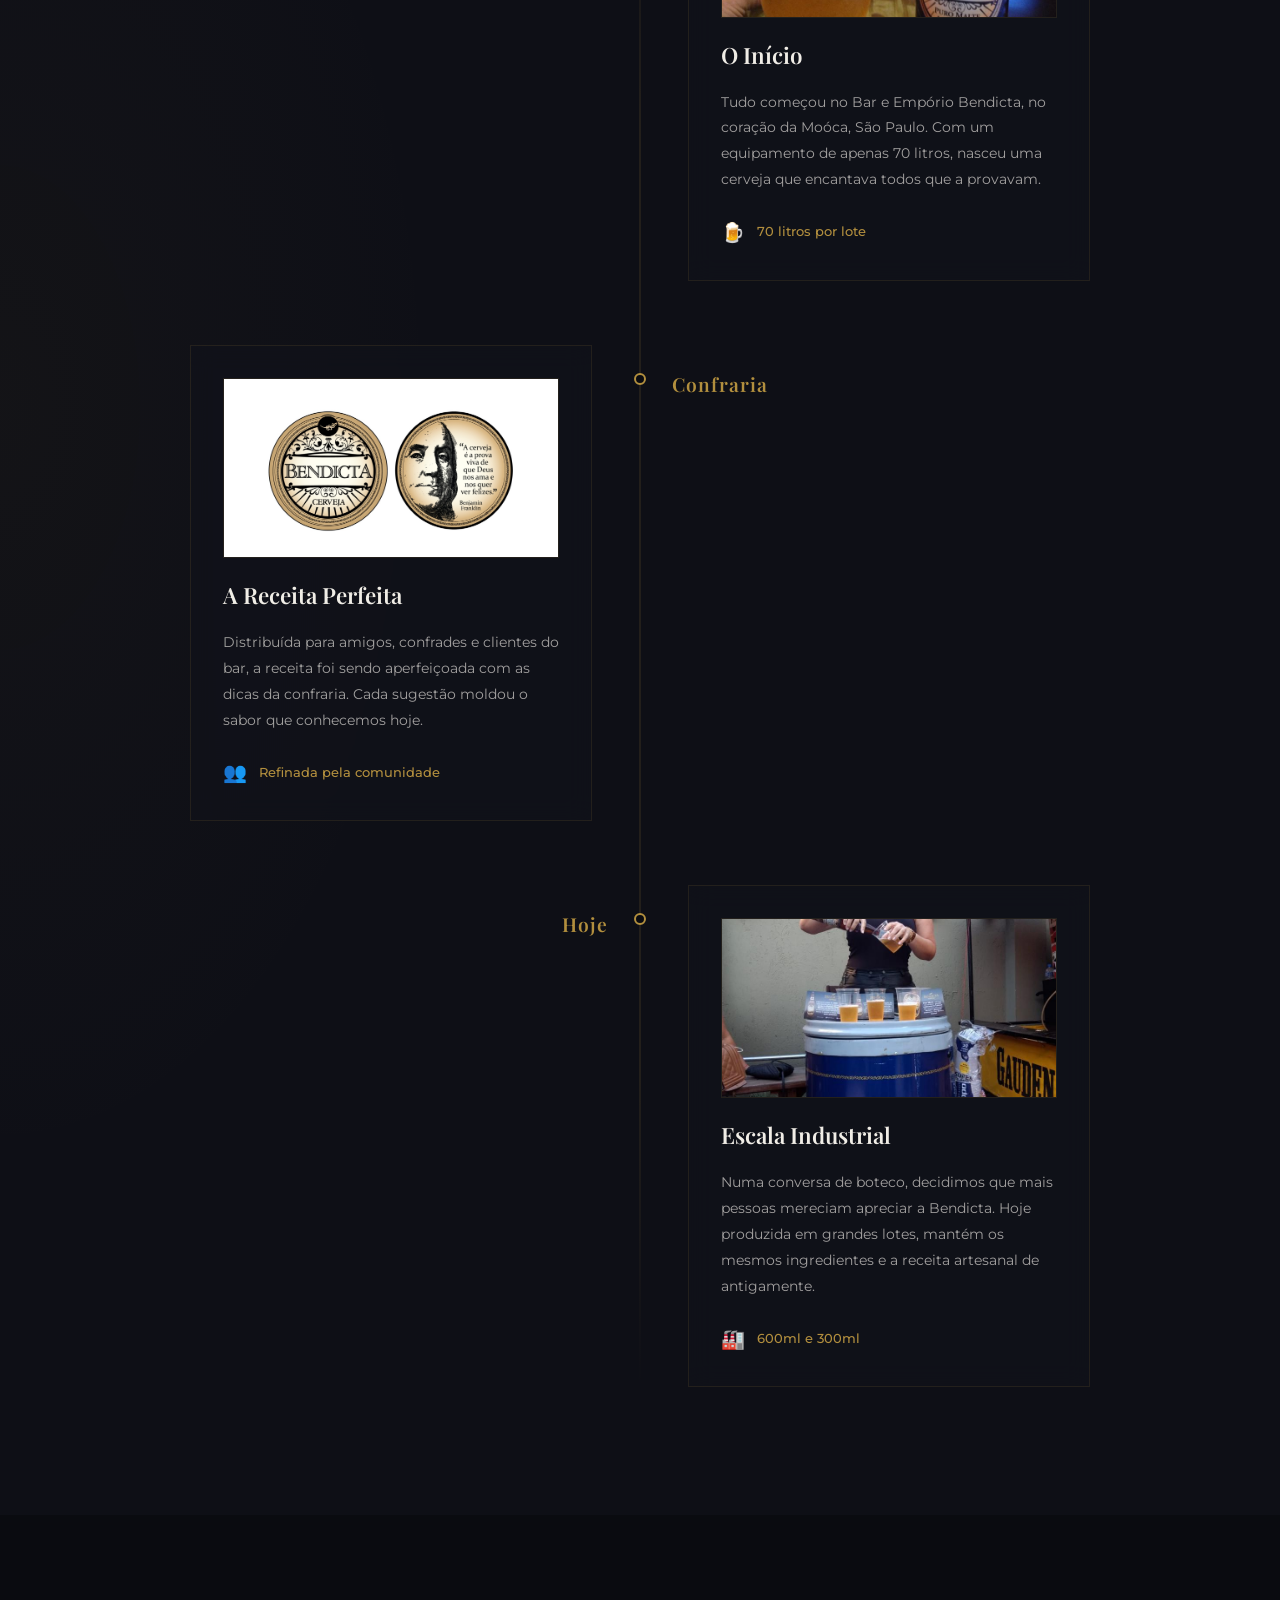
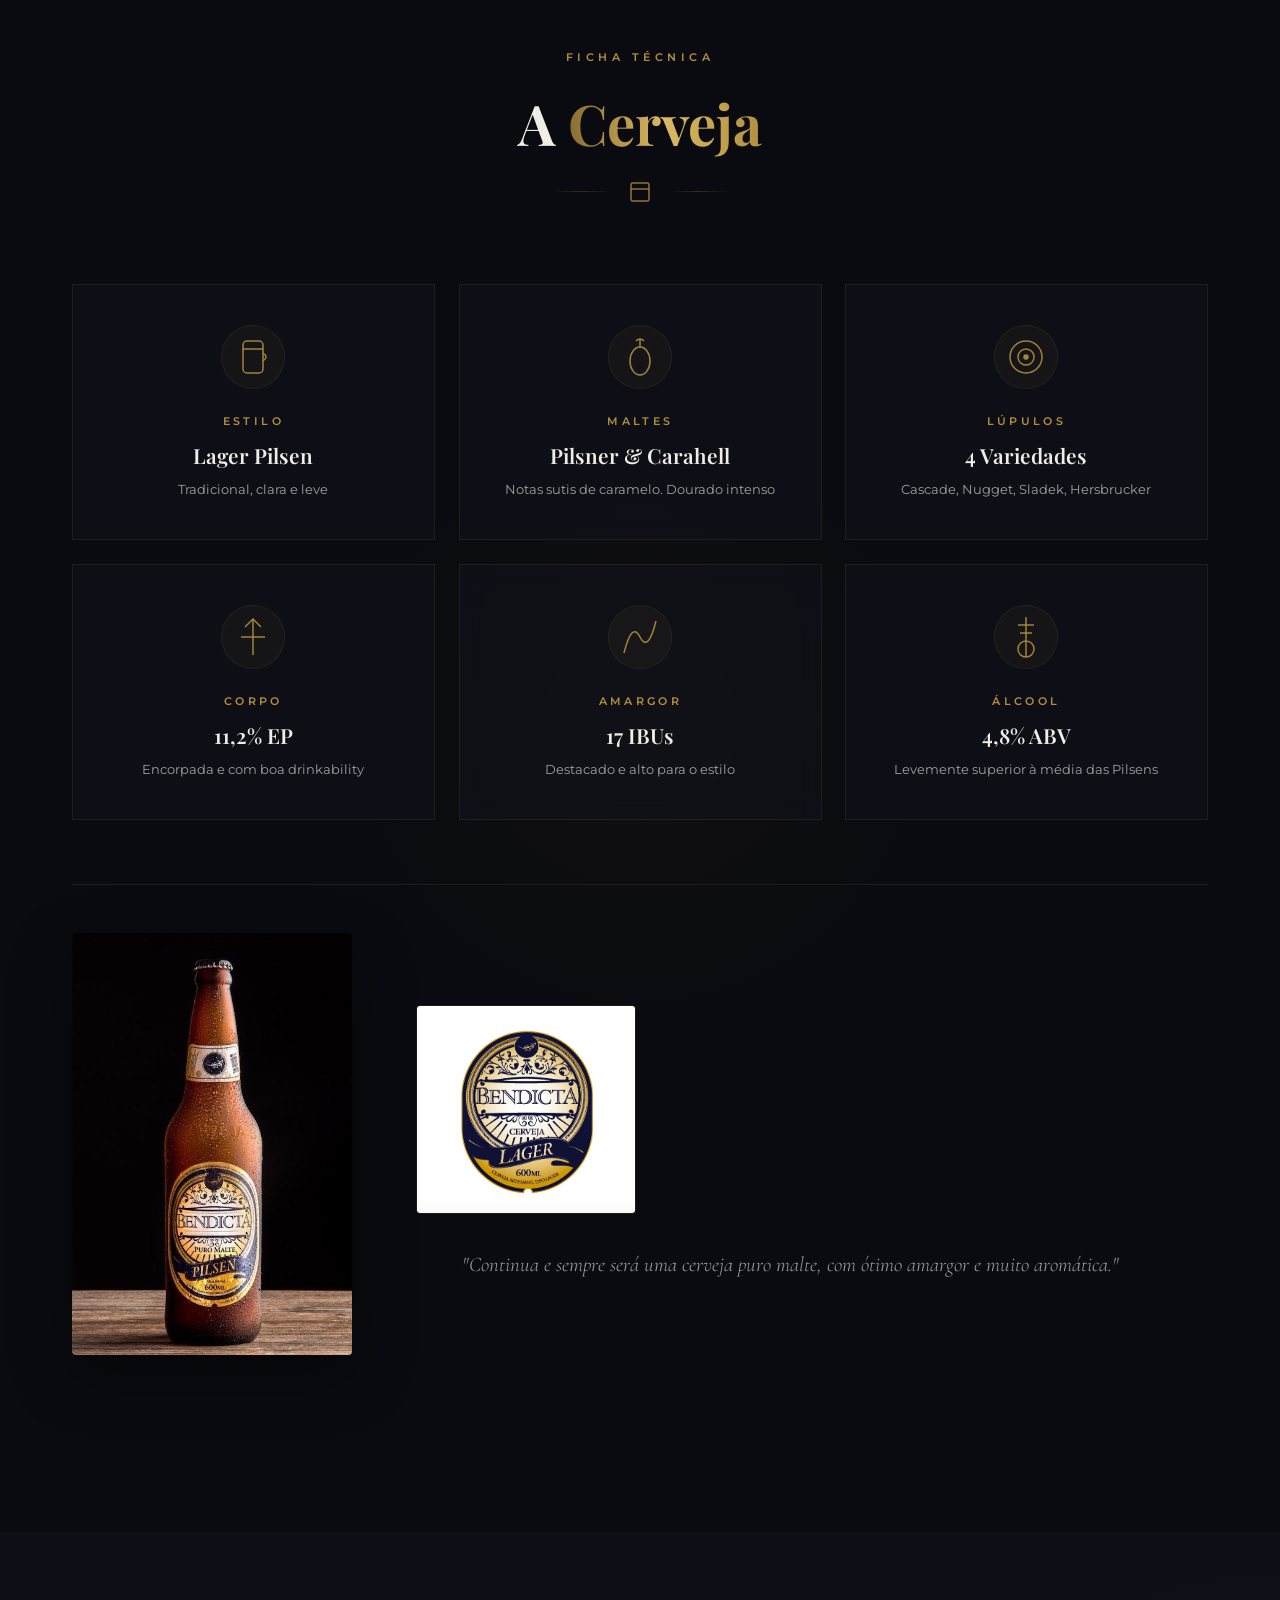
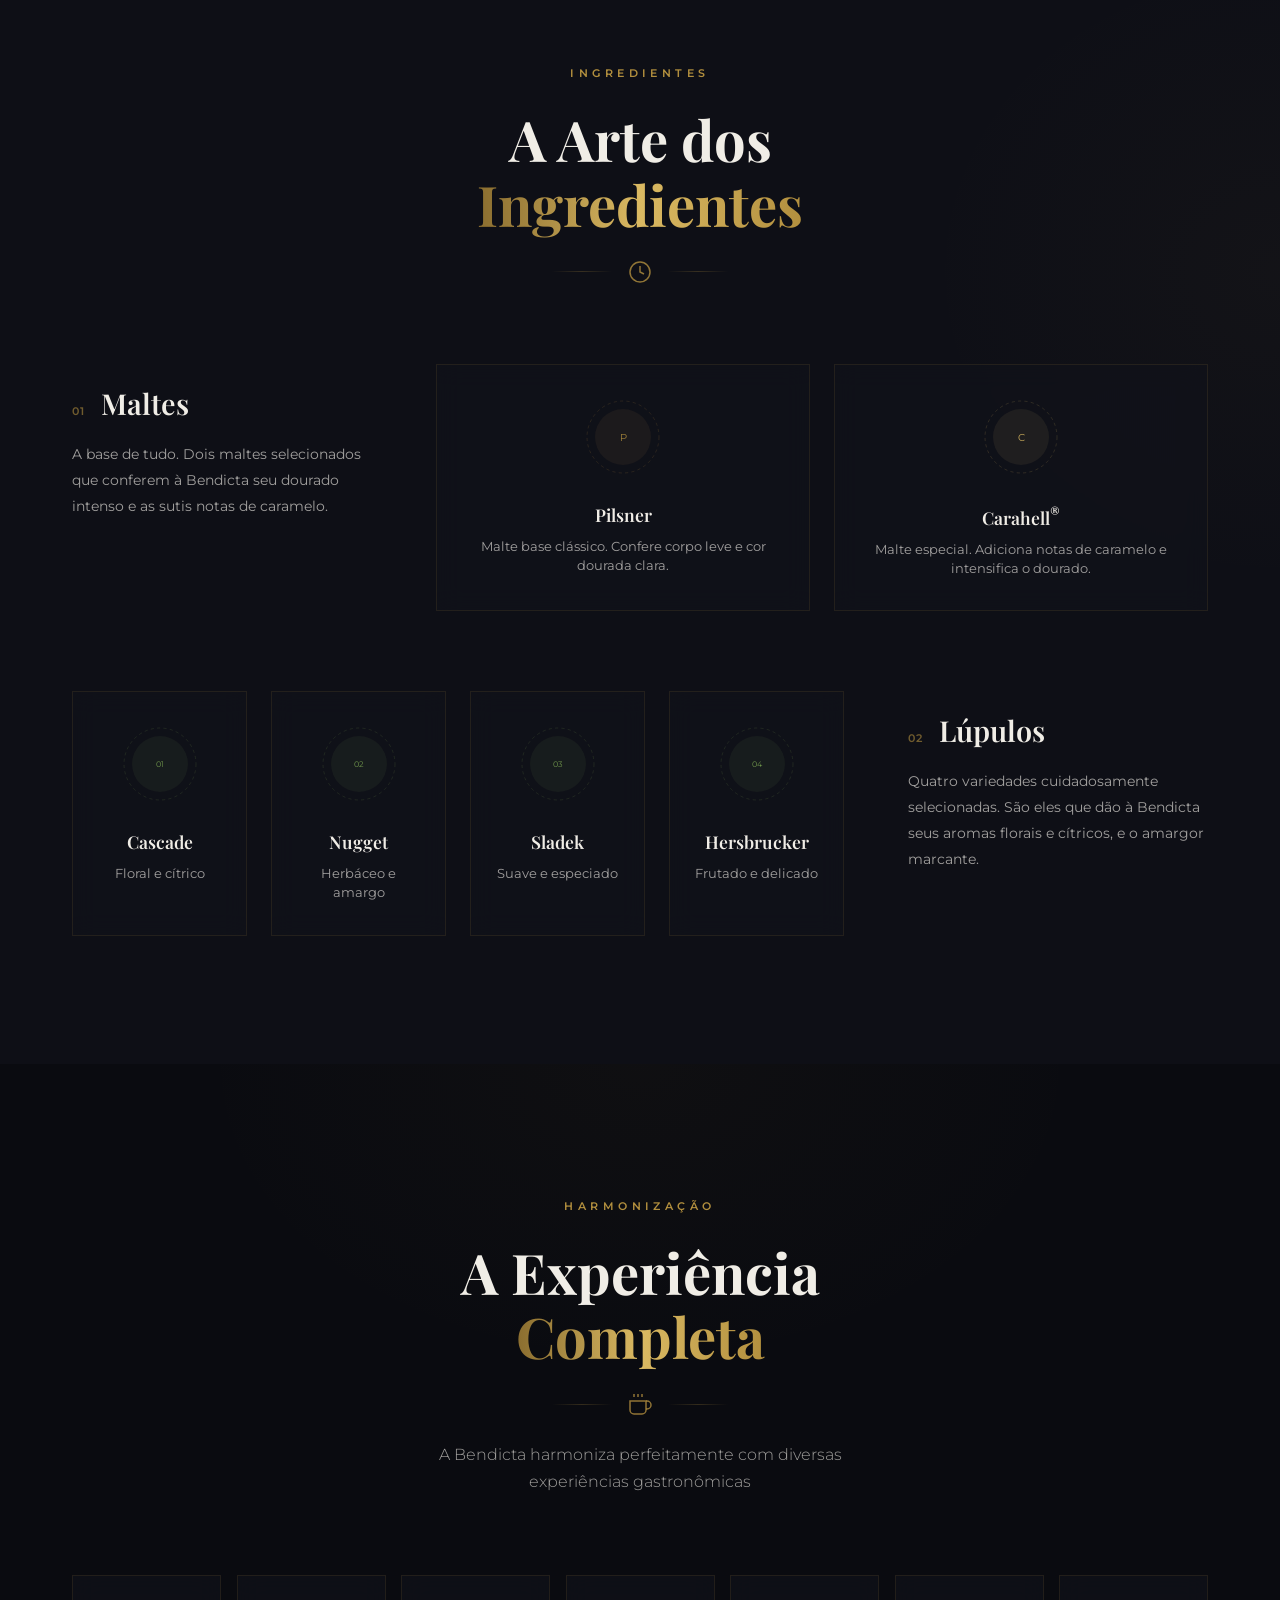
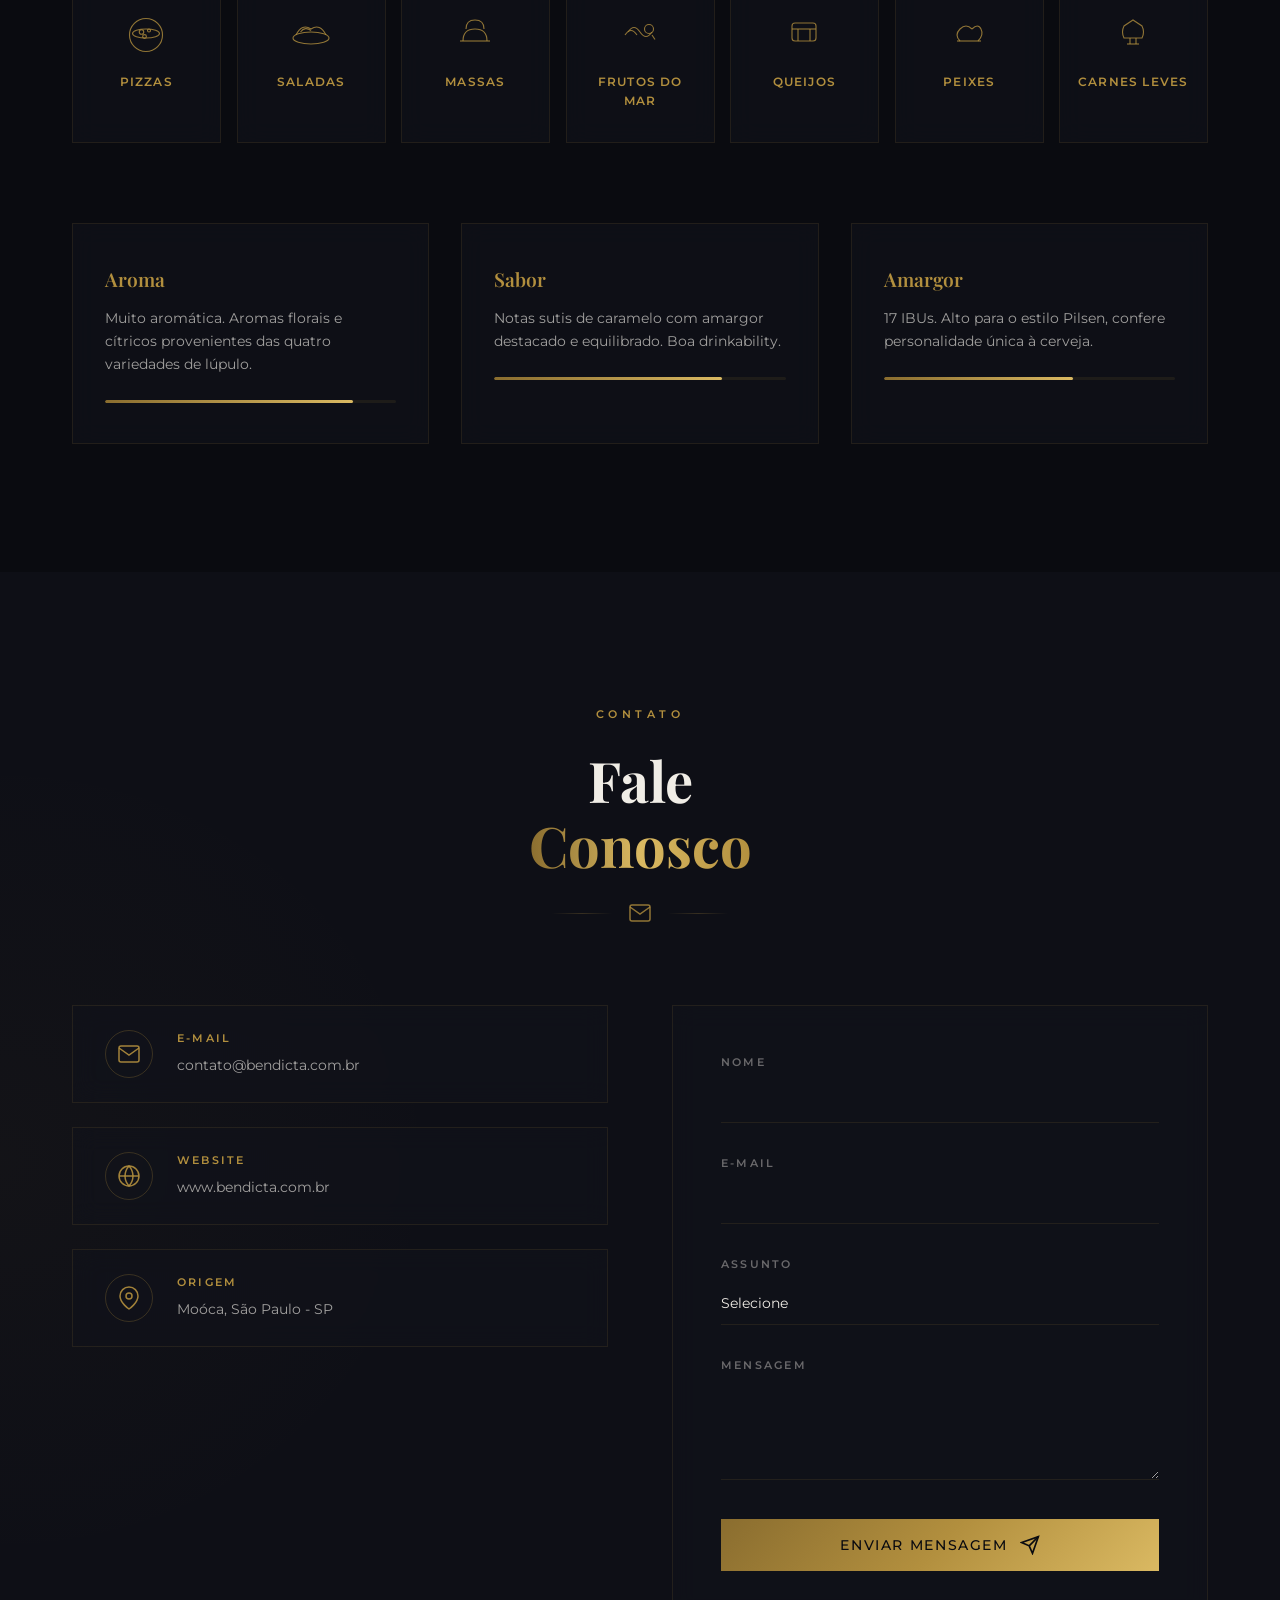
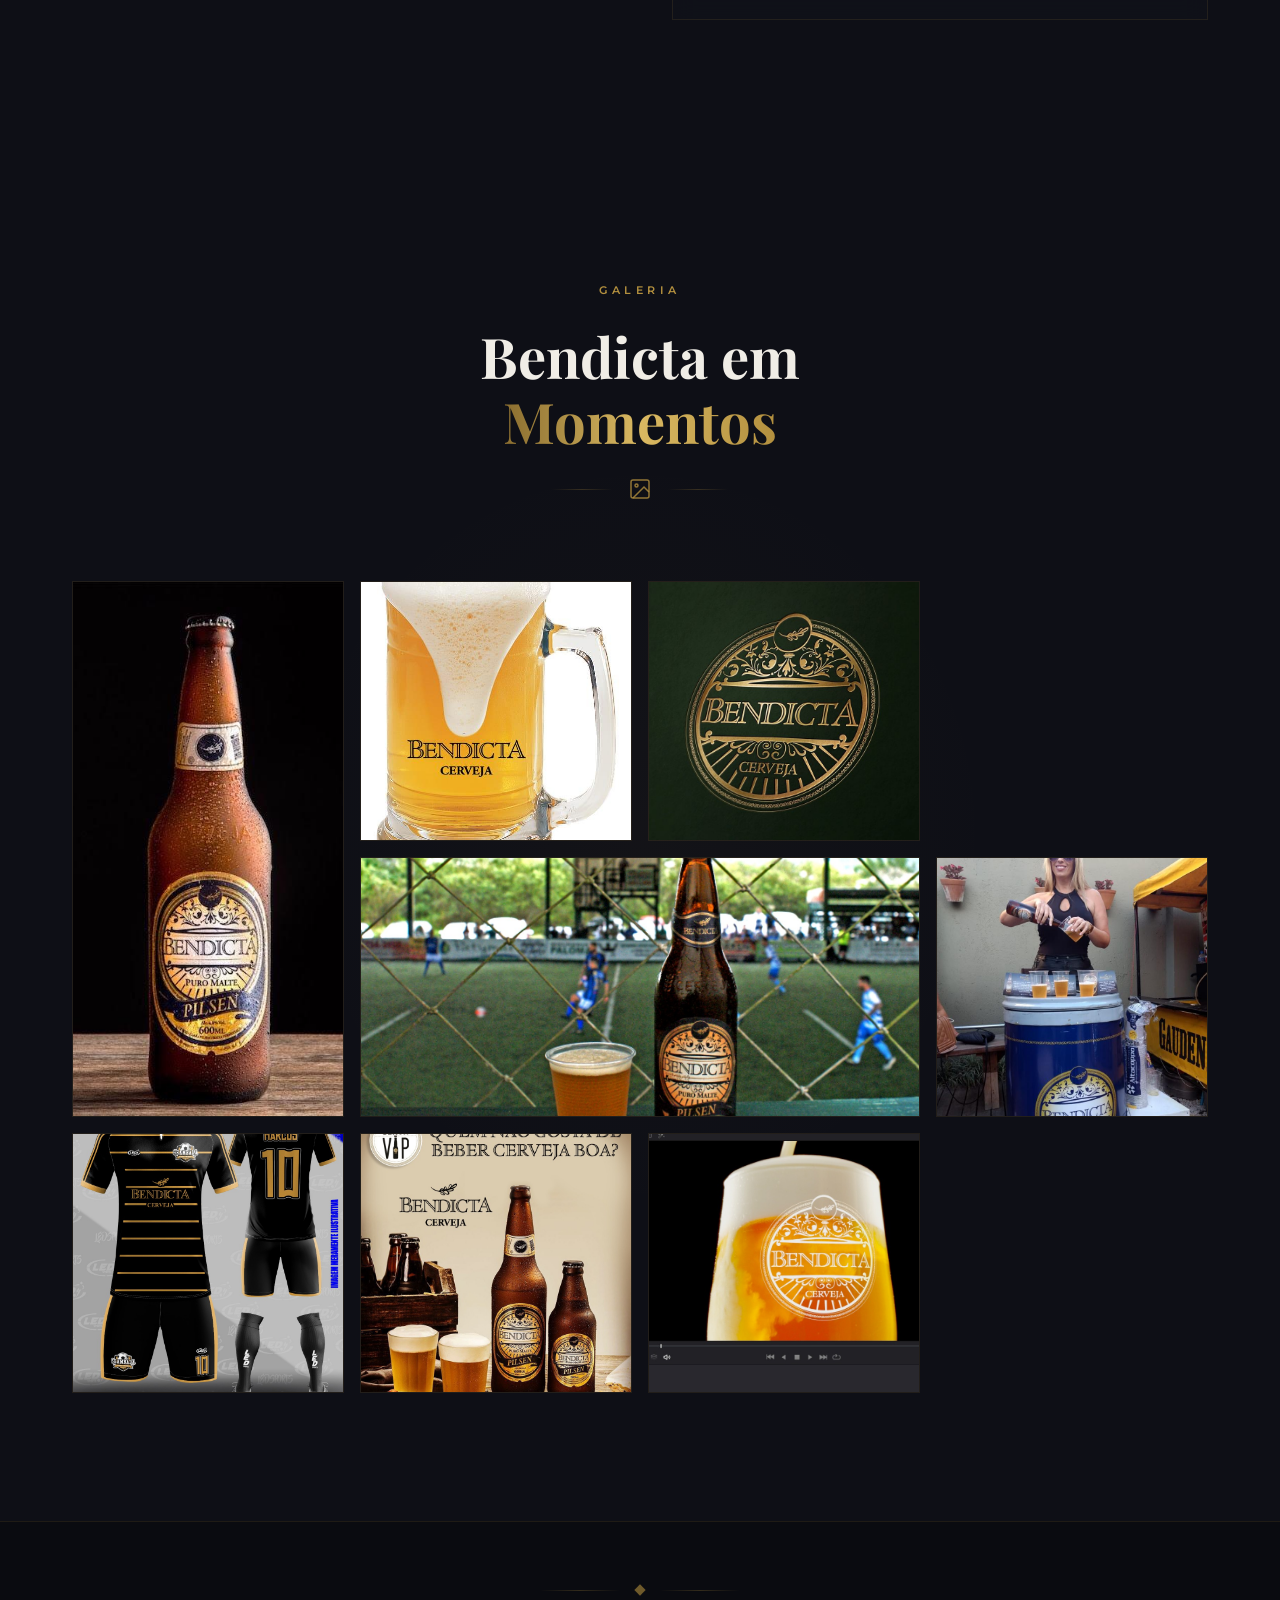
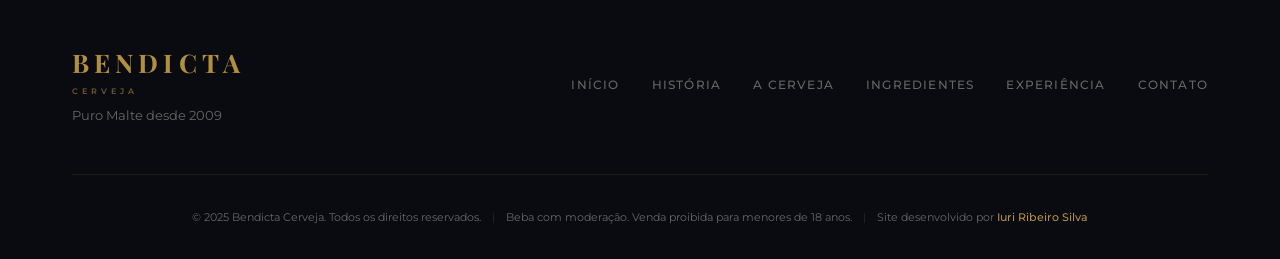
==== commit 2590a71a: "Unificar rodapé em linha única com separadores Co-Authored-By: Claude Opus 4.6 (1M context) <noreply" ====
--- a/index.html
+++ b/index.html
@@ -876,9 +876,7 @@
                 </div>
             </div>
             <div class="footer-bottom">
-                <p class="footer-copy">&copy; 2025 Bendicta Cerveja. Todos os direitos reservados.</p>
-                <p class="footer-legal">Beba com moderação. Venda proibida para menores de 18 anos.</p>
-                <p class="footer-dev">Site desenvolvido por <a href="https://wa.me/5571992952152?text=Ol%C3%A1!%20Gostei%20do%20site%20que%20voc%C3%AA%20criou%20para%20a%20Bendicta!" target="_blank" rel="noopener">Iuri Ribeiro Silva</a></p>
+                <p class="footer-inline">&copy; 2025 Bendicta Cerveja. Todos os direitos reservados. <span class="footer-sep">|</span> Beba com moderação. Venda proibida para menores de 18 anos. <span class="footer-sep">|</span> Site desenvolvido por <a href="https://wa.me/5571992952152?text=Ol%C3%A1!%20Gostei%20do%20site%20que%20voc%C3%AA%20criou%20para%20a%20Bendicta!" target="_blank" rel="noopener">Iuri Ribeiro Silva</a></p>
             </div>
         </div>
     </footer>
--- a/css/style.css
+++ b/css/style.css
@@ -1411,39 +1411,26 @@
     text-align: center;
 }
 
-.footer-copy {
-    font-size: 0.75rem;
-    color: var(--text-muted);
-    margin-bottom: 0.5rem;
-}
-
-.footer-legal {
+.footer-inline {
     font-size: 0.7rem;
     color: var(--text-muted);
-    opacity: 0.6;
-}
-
-.footer-dev {
-    font-size: 0.7rem;
-    color: var(--text-muted);
-    margin-top: 1rem;
-    opacity: 0.5;
-    transition: opacity var(--transition-fast);
-}
-
-.footer-dev:hover {
-    opacity: 0.8;
-}
-
-.footer-dev a {
+    line-height: 1.8;
+}
+
+.footer-inline a {
     color: var(--gold);
     text-decoration: none;
     font-weight: 500;
     transition: color var(--transition-fast);
 }
 
-.footer-dev a:hover {
+.footer-inline a:hover {
     color: var(--gold-light);
+}
+
+.footer-sep {
+    margin: 0 0.5rem;
+    opacity: 0.3;
 }
 
 /* ---- AGE GATE ---- */
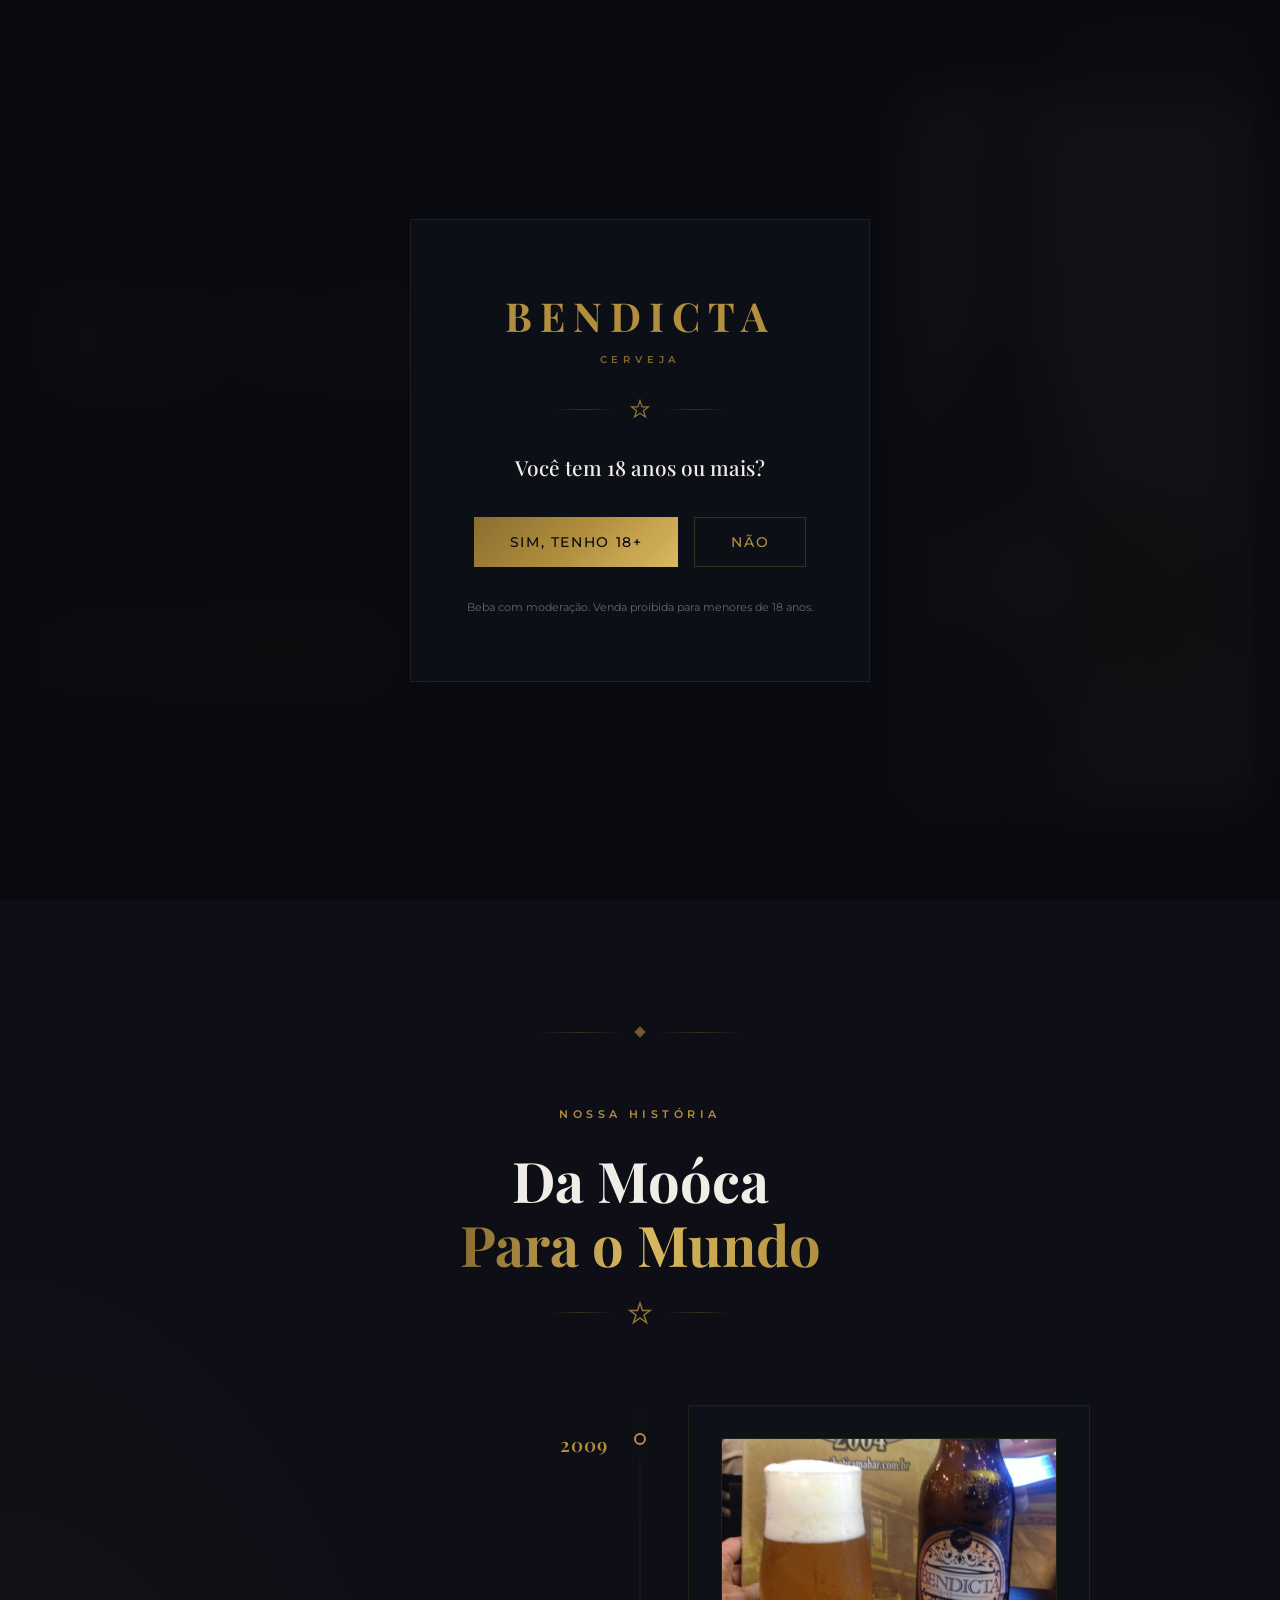
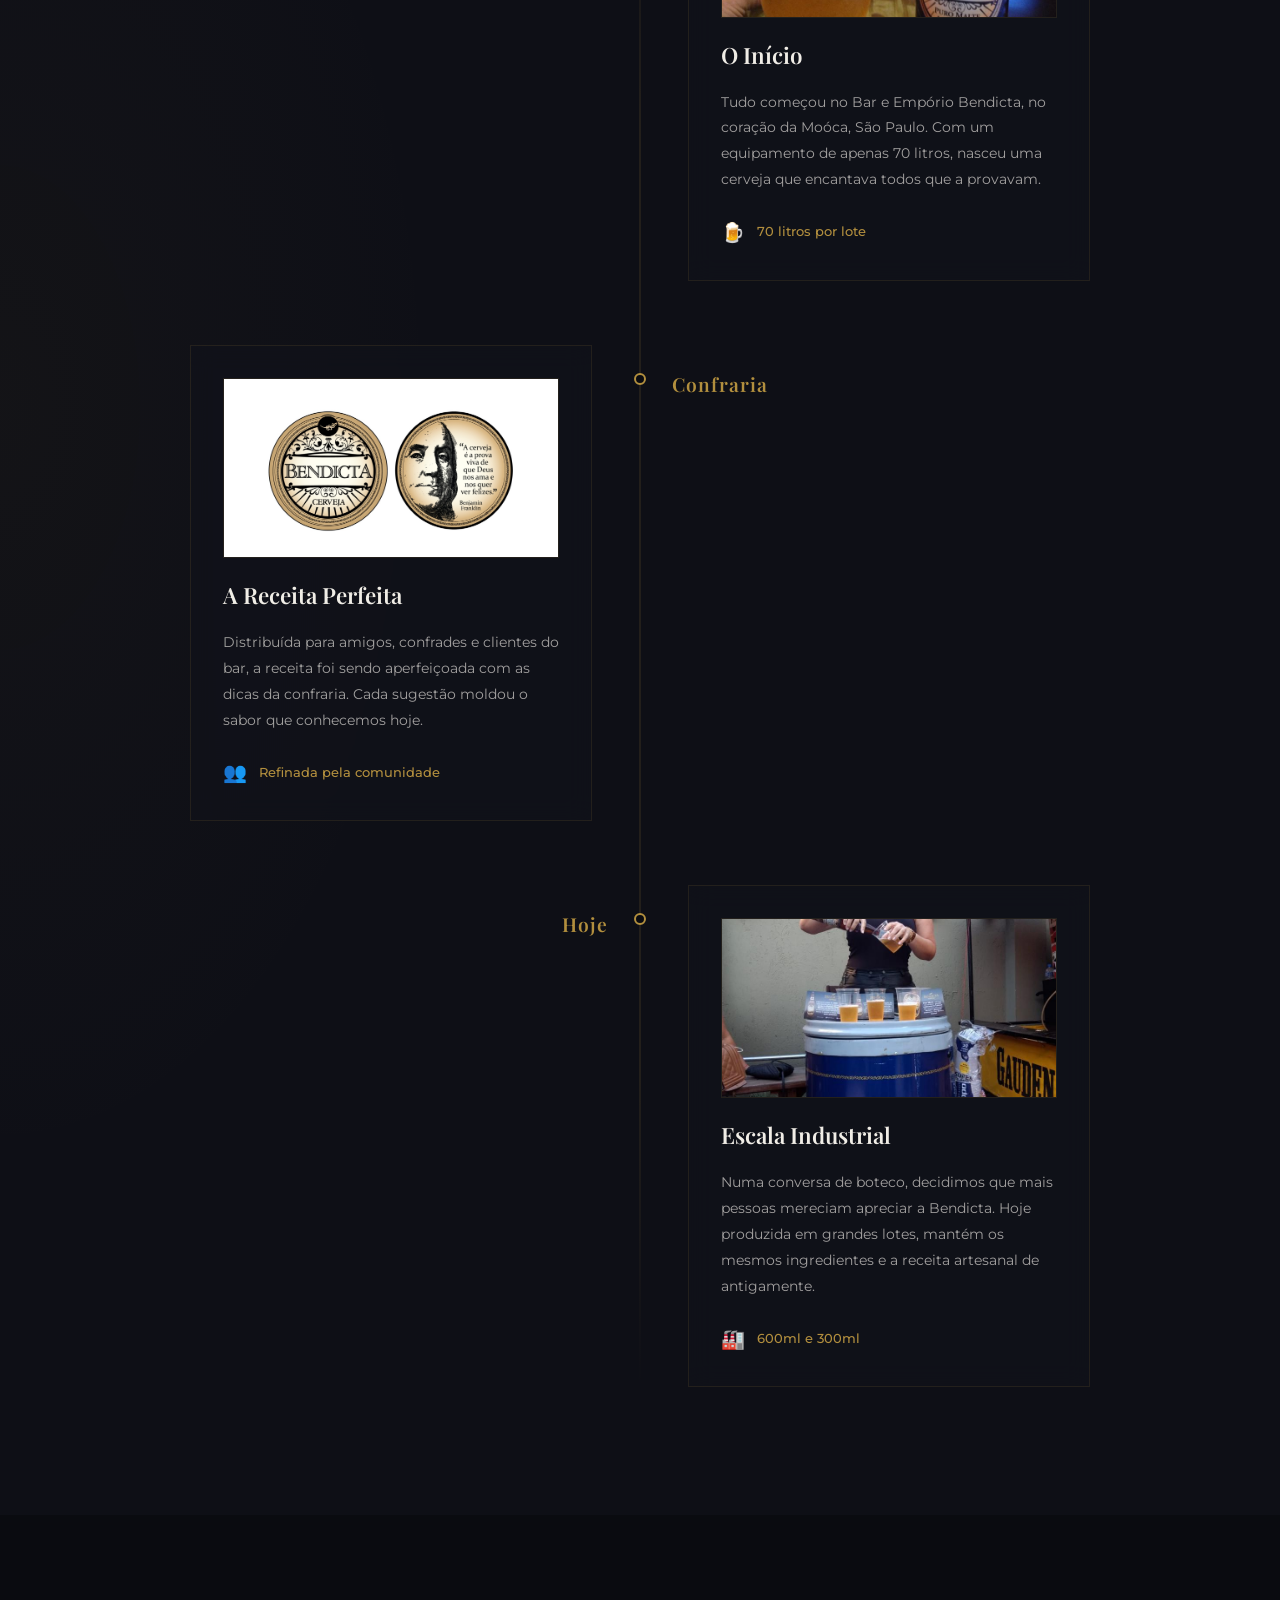
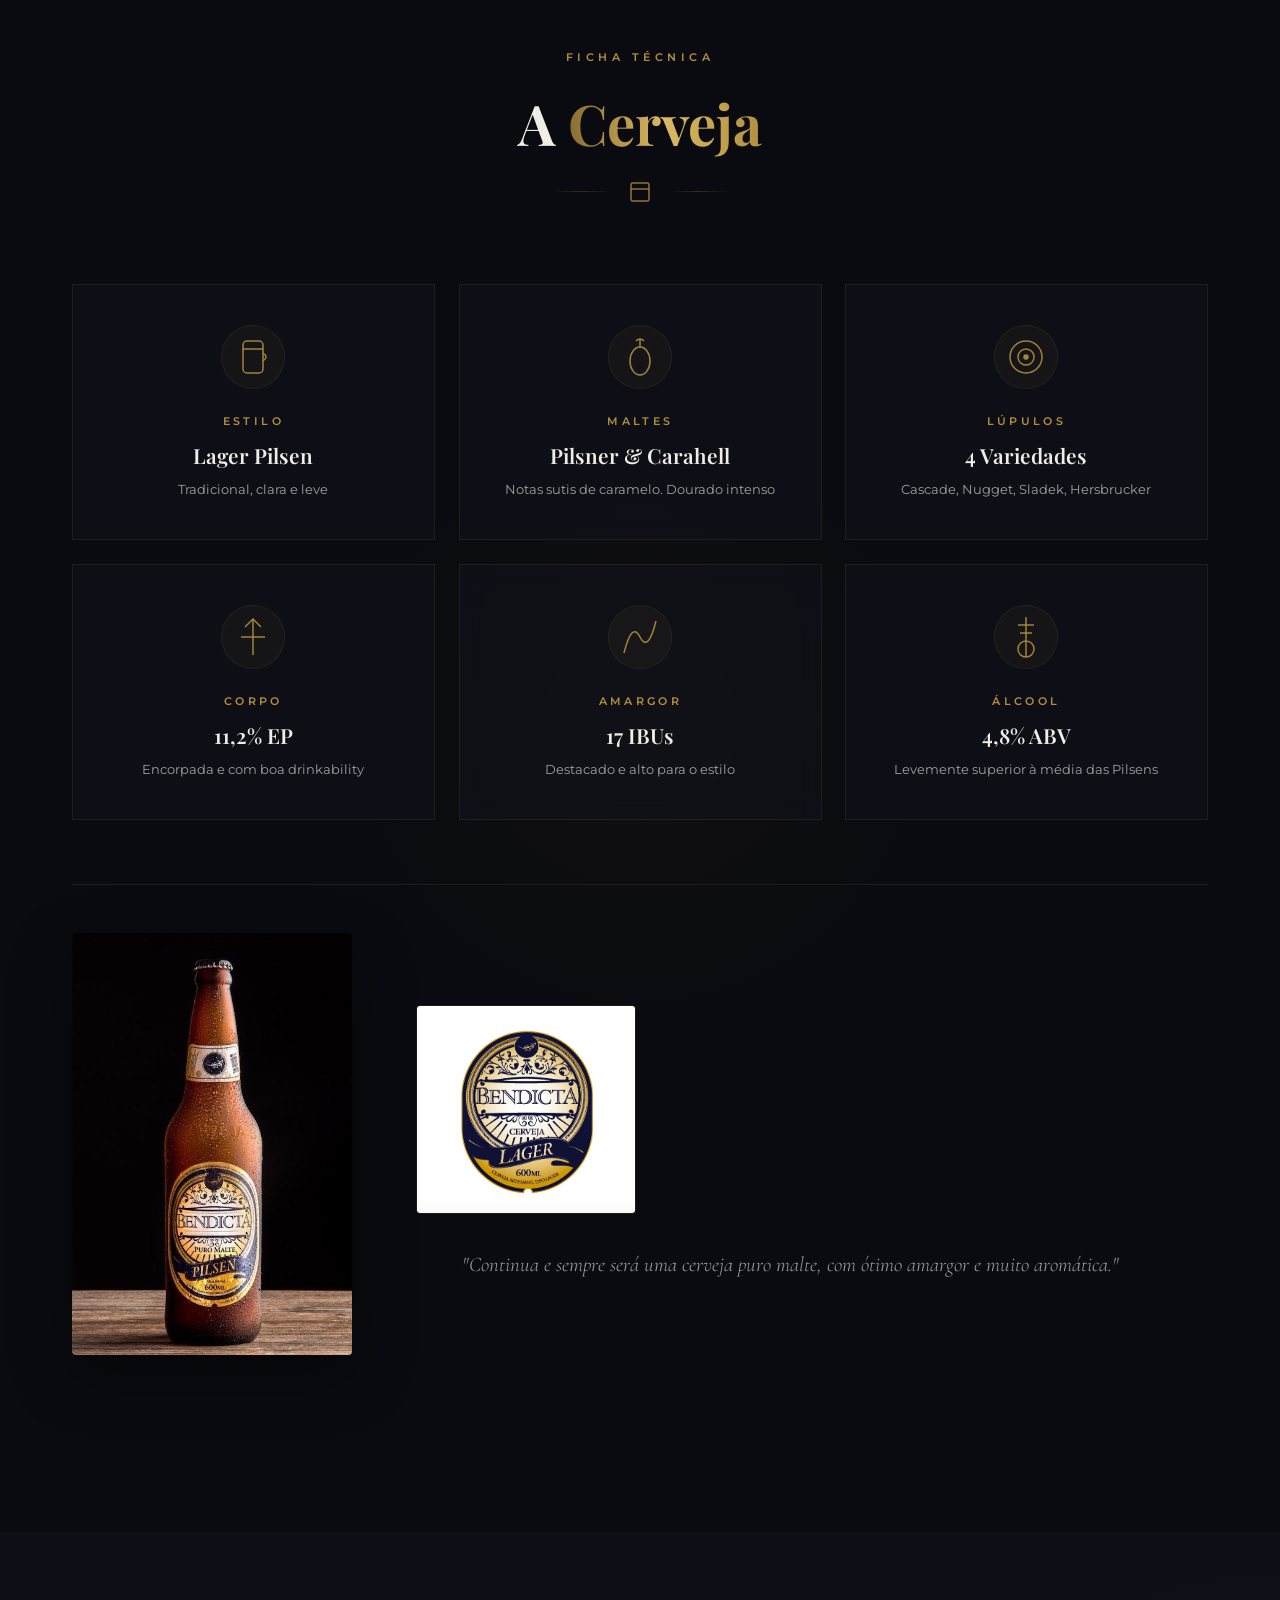
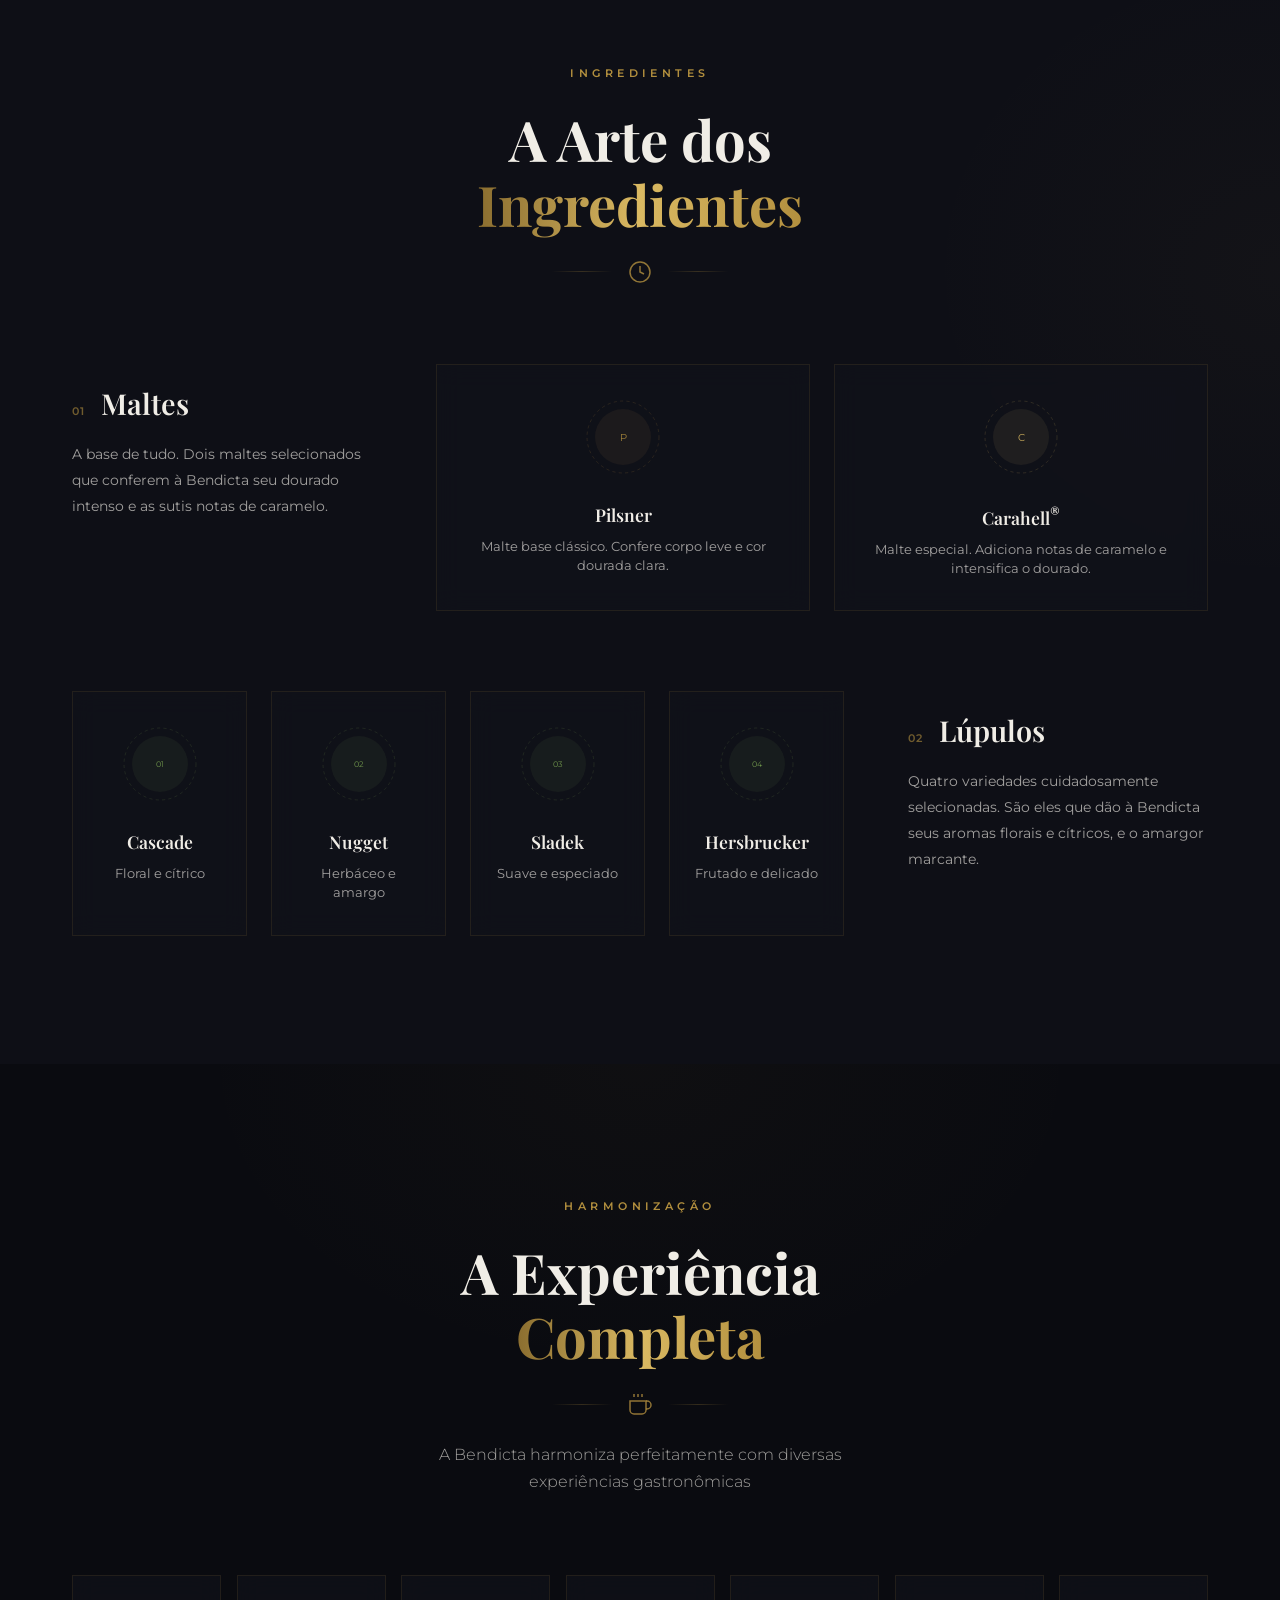
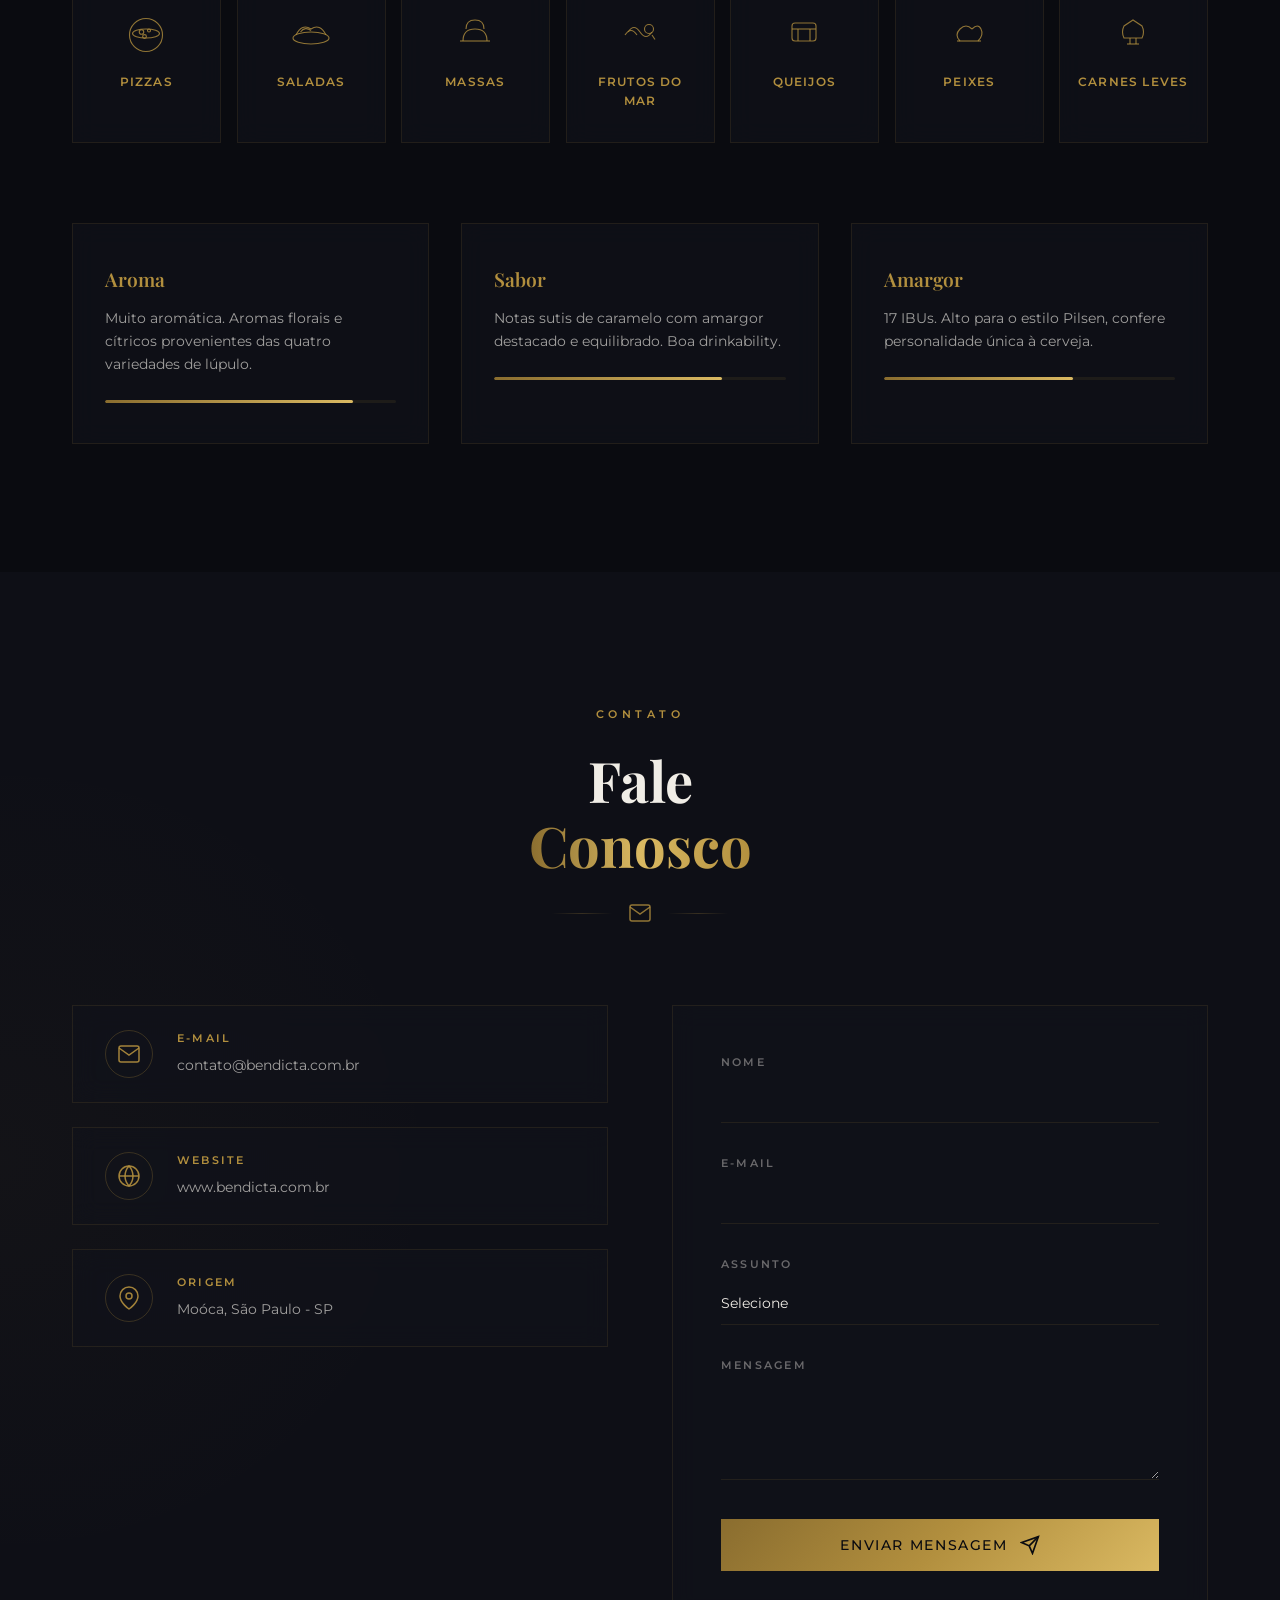
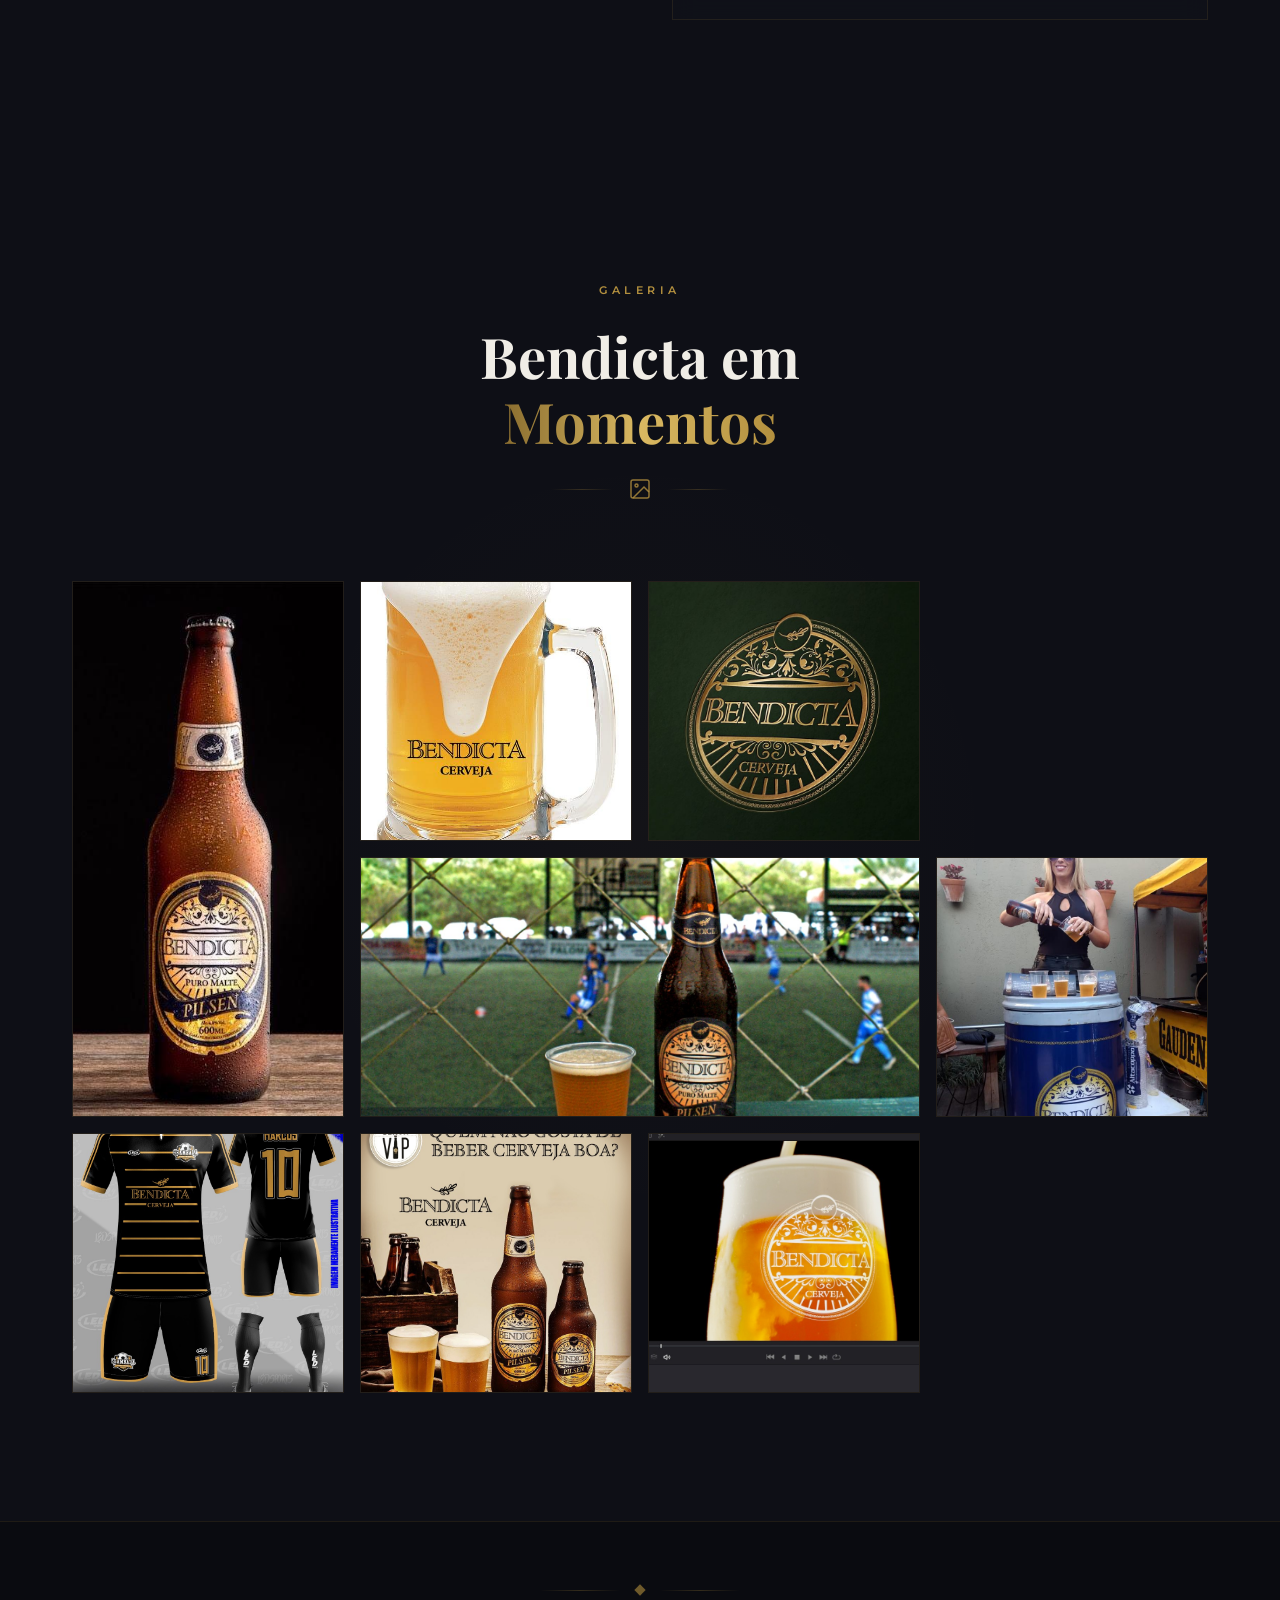
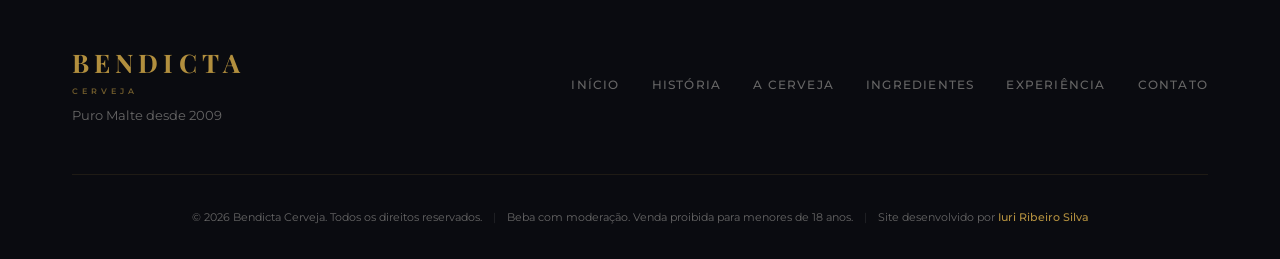
==== commit 1c01ad96: "Atualizar copyright para 2026 Co-Authored-By: Claude Opus 4.6 (1M context) <noreply@anthropic.com>" ====
--- a/index.html
+++ b/index.html
@@ -876,7 +876,7 @@
                 </div>
             </div>
             <div class="footer-bottom">
-                <p class="footer-inline">&copy; 2025 Bendicta Cerveja. Todos os direitos reservados. <span class="footer-sep">|</span> Beba com moderação. Venda proibida para menores de 18 anos. <span class="footer-sep">|</span> Site desenvolvido por <a href="https://wa.me/5571992952152?text=Ol%C3%A1!%20Gostei%20do%20site%20que%20voc%C3%AA%20criou%20para%20a%20Bendicta!" target="_blank" rel="noopener">Iuri Ribeiro Silva</a></p>
+                <p class="footer-inline">&copy; 2026 Bendicta Cerveja. Todos os direitos reservados. <span class="footer-sep">|</span> Beba com moderação. Venda proibida para menores de 18 anos. <span class="footer-sep">|</span> Site desenvolvido por <a href="https://wa.me/5571992952152?text=Ol%C3%A1!%20Gostei%20do%20site%20que%20voc%C3%AA%20criou%20para%20a%20Bendicta!" target="_blank" rel="noopener">Iuri Ribeiro Silva</a></p>
             </div>
         </div>
     </footer>
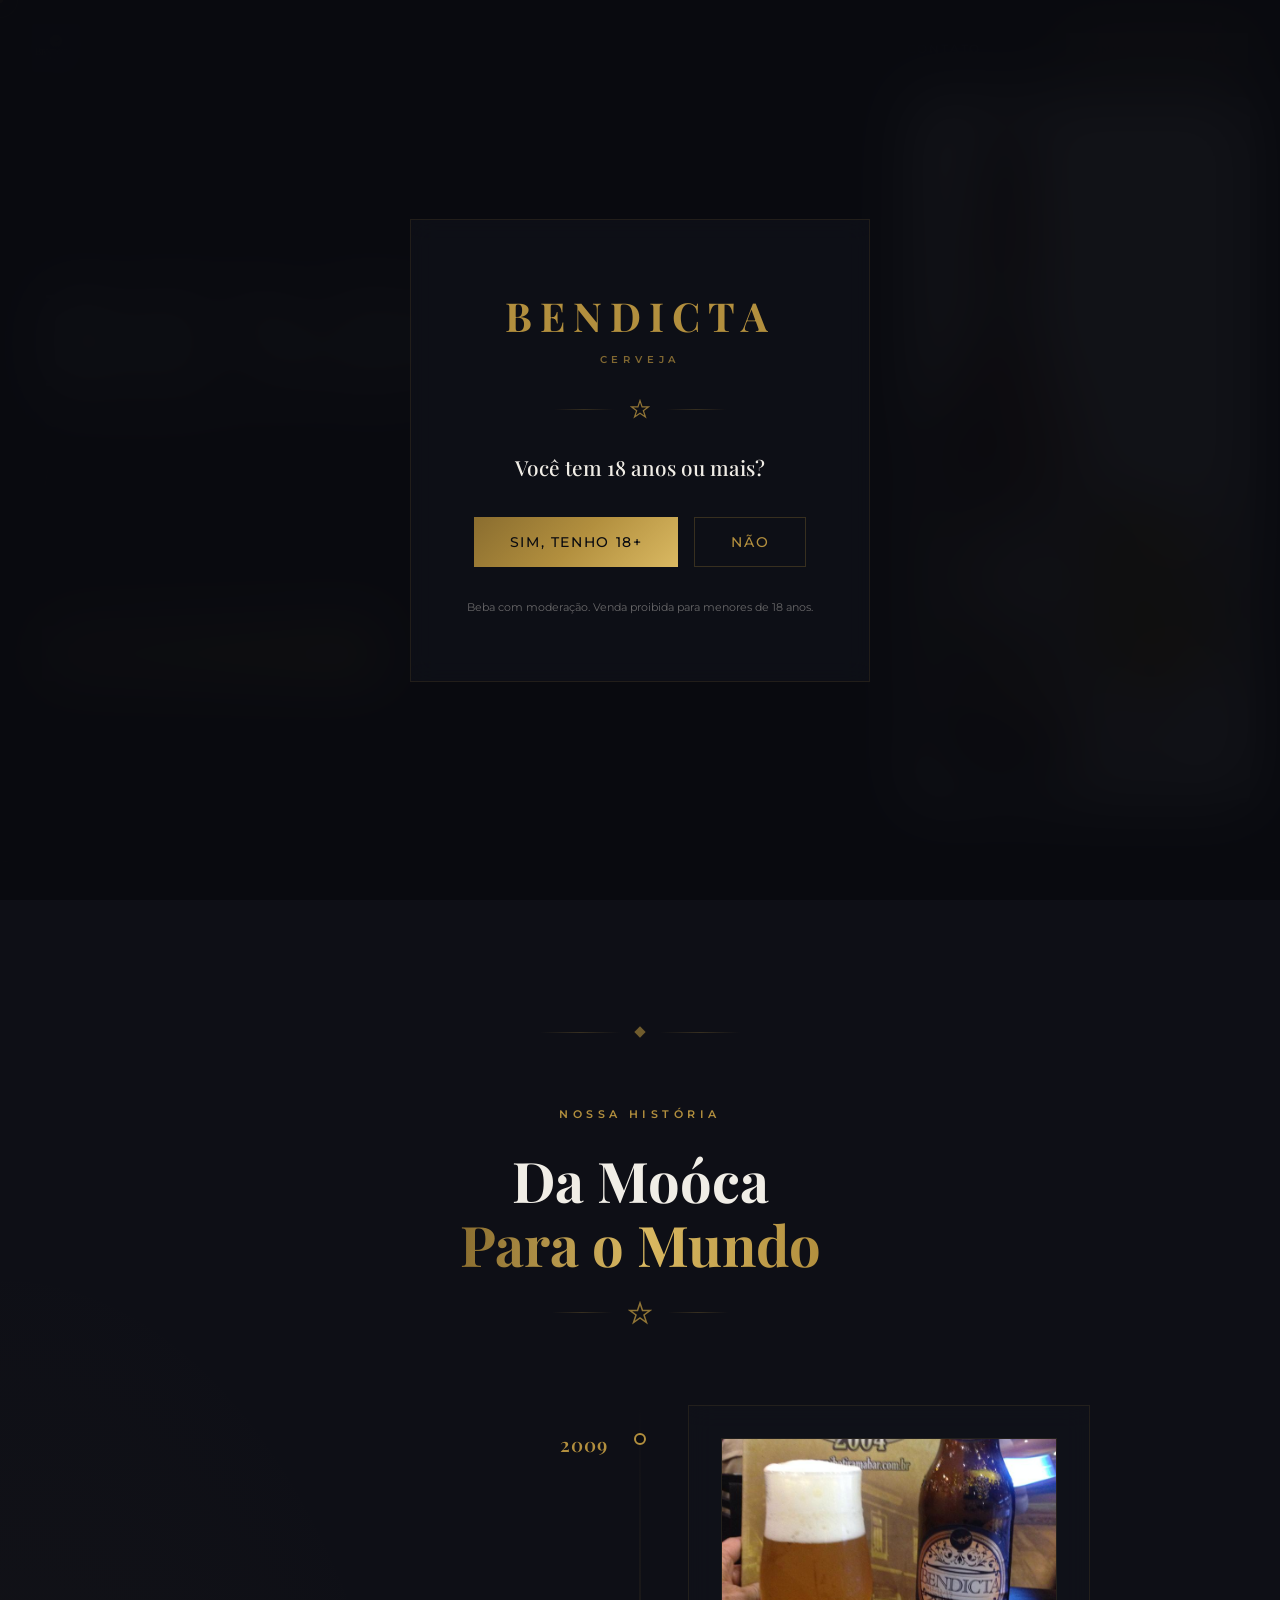
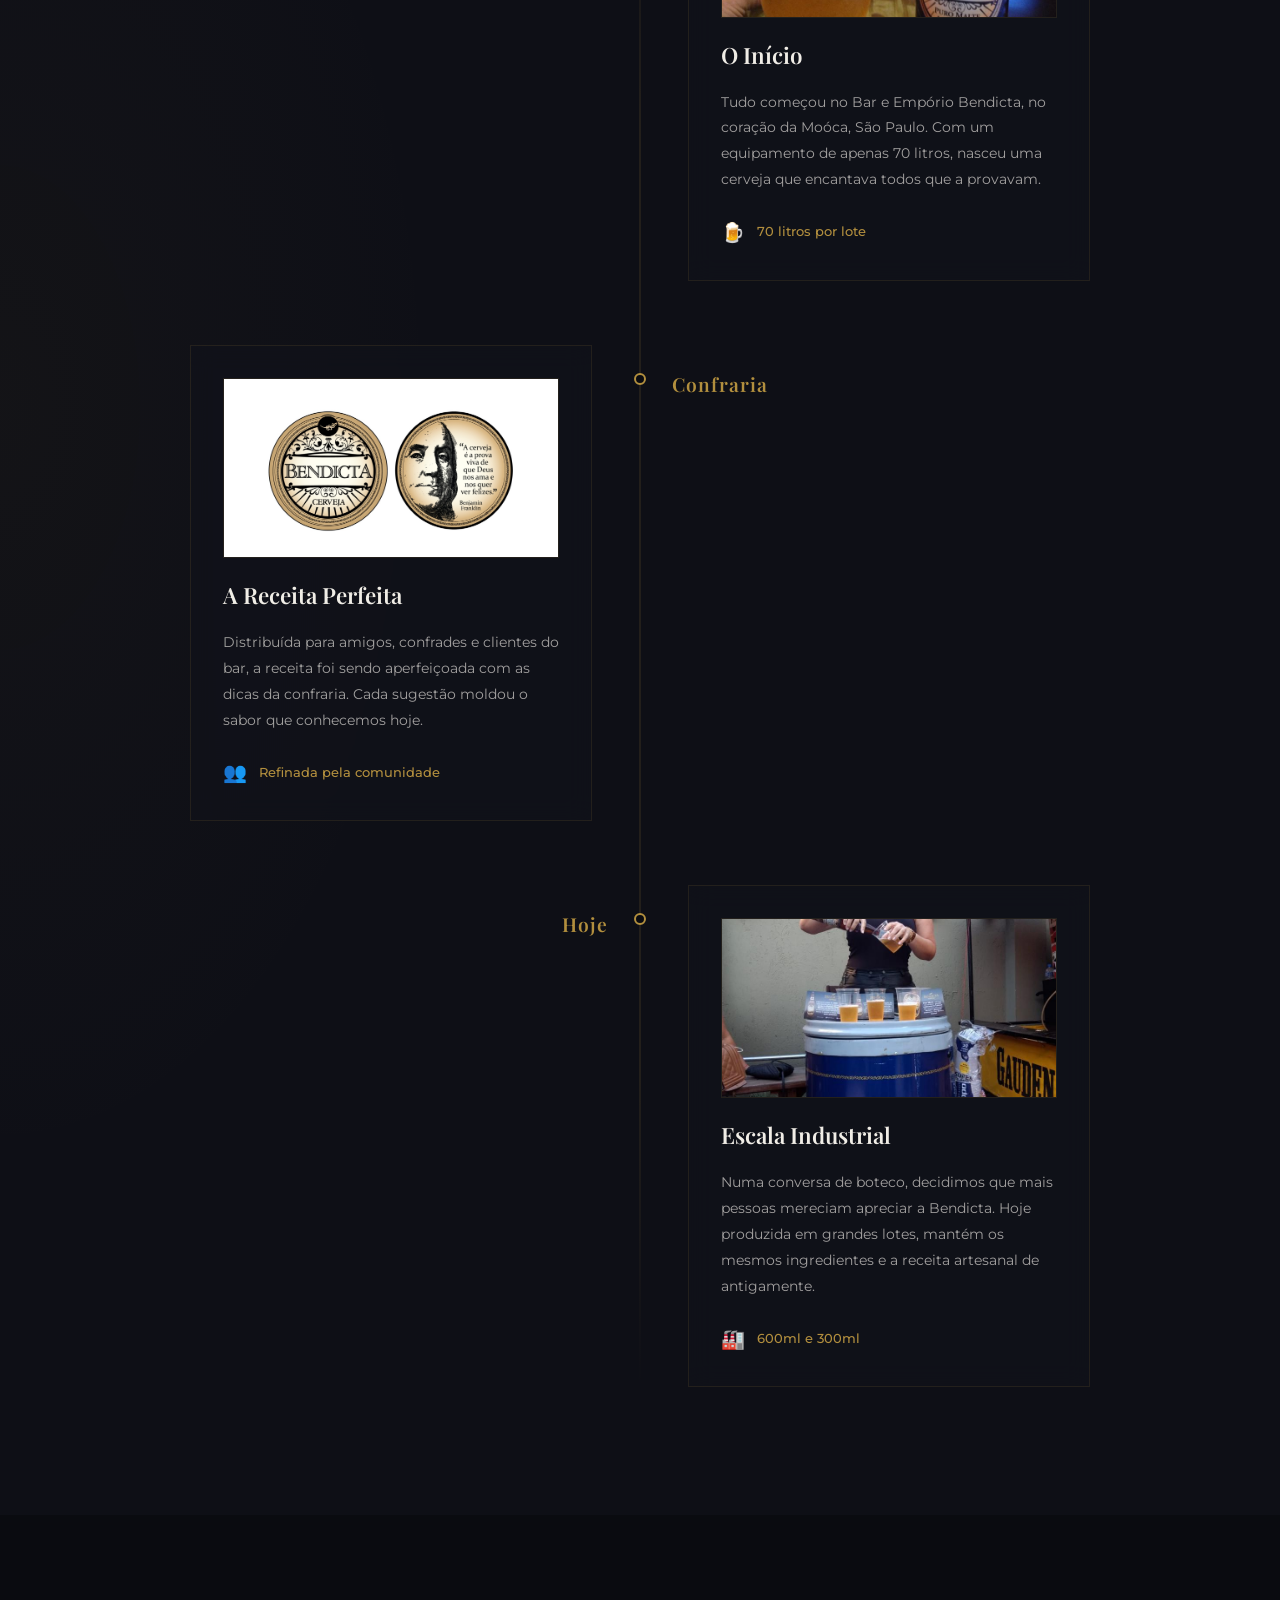
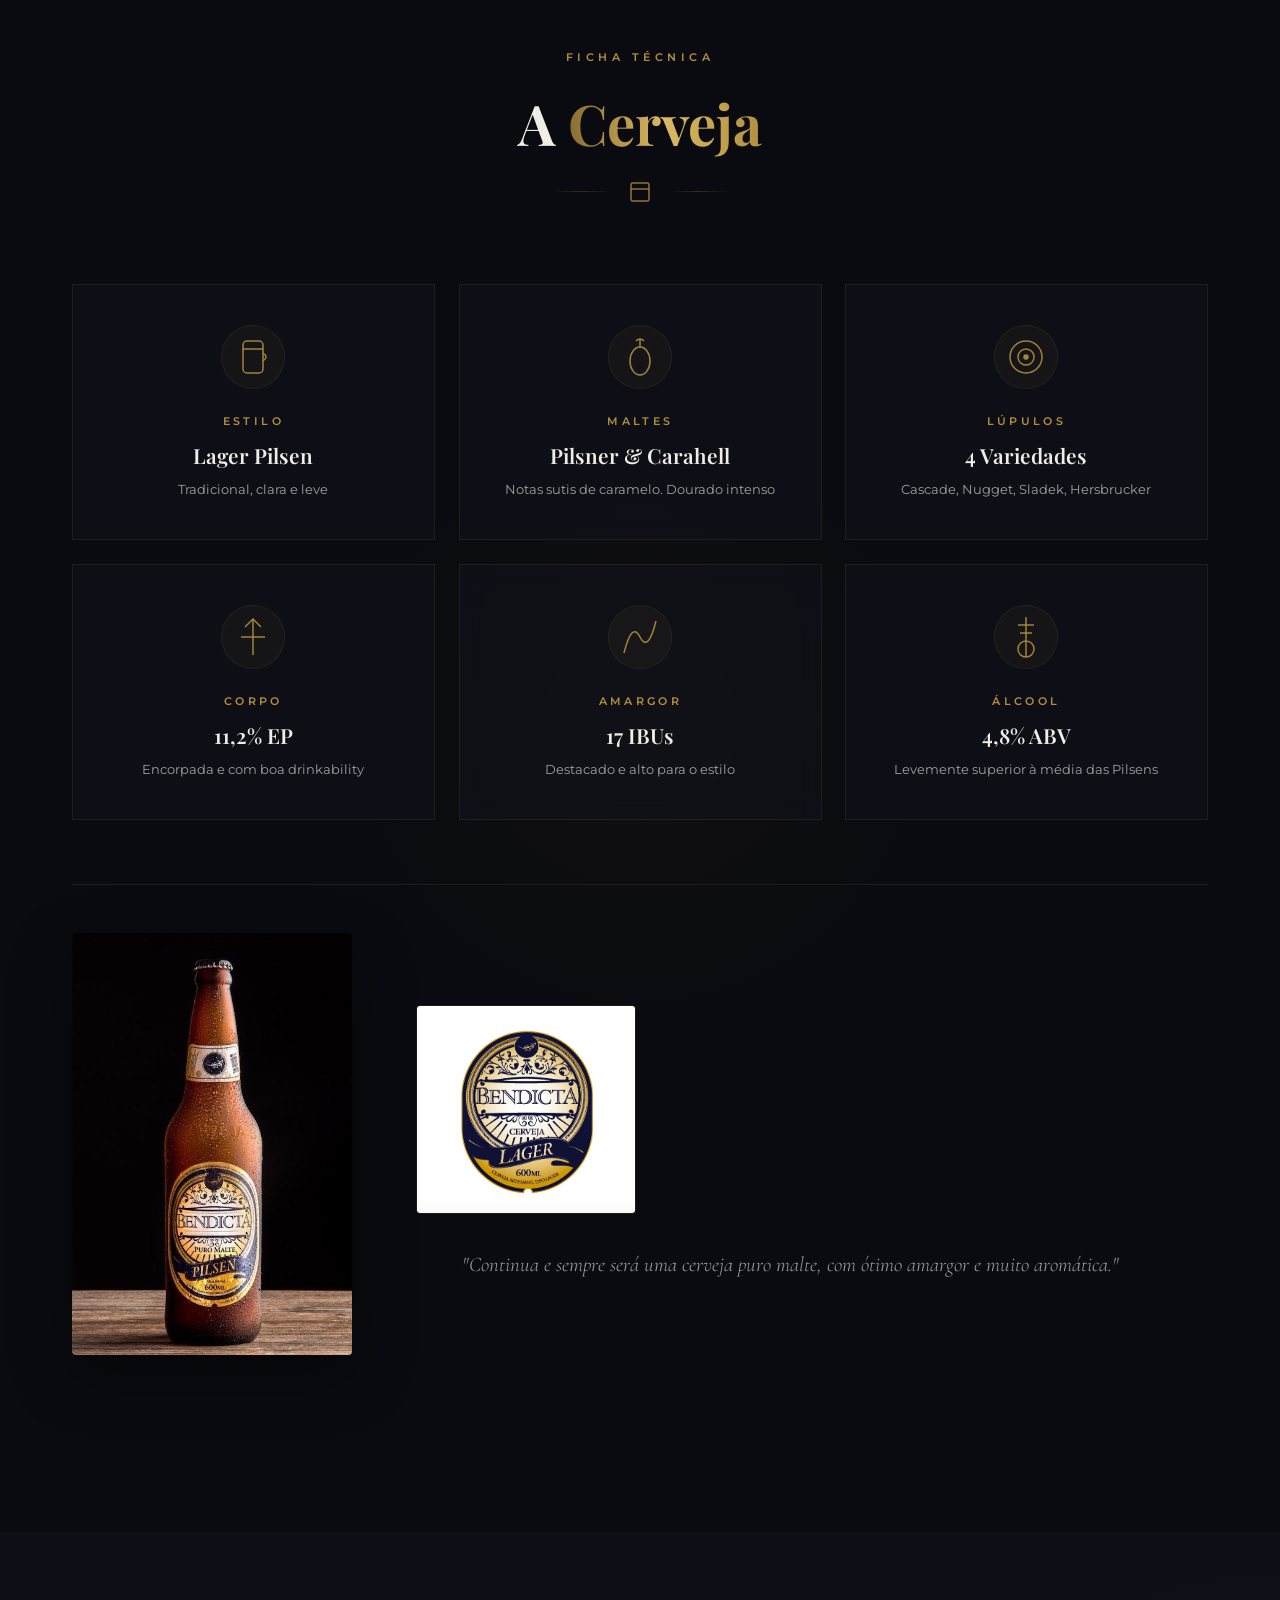
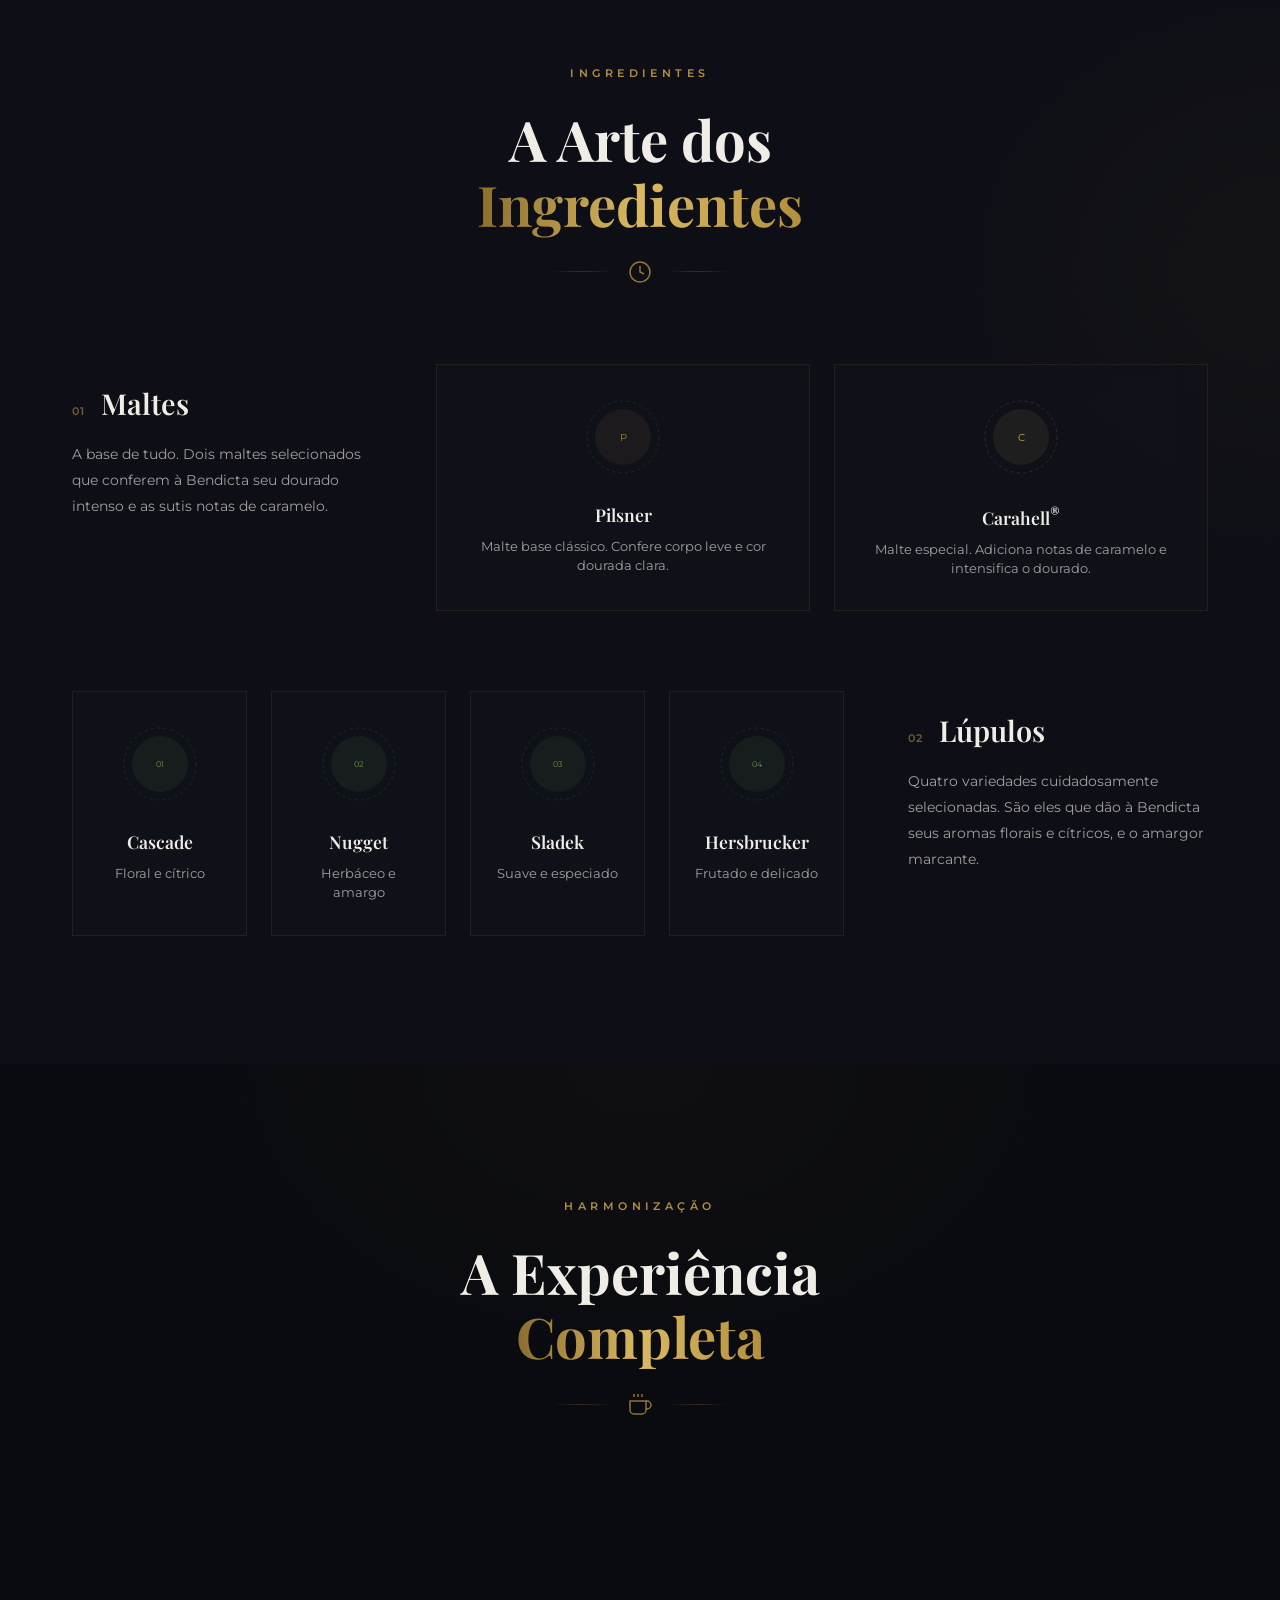
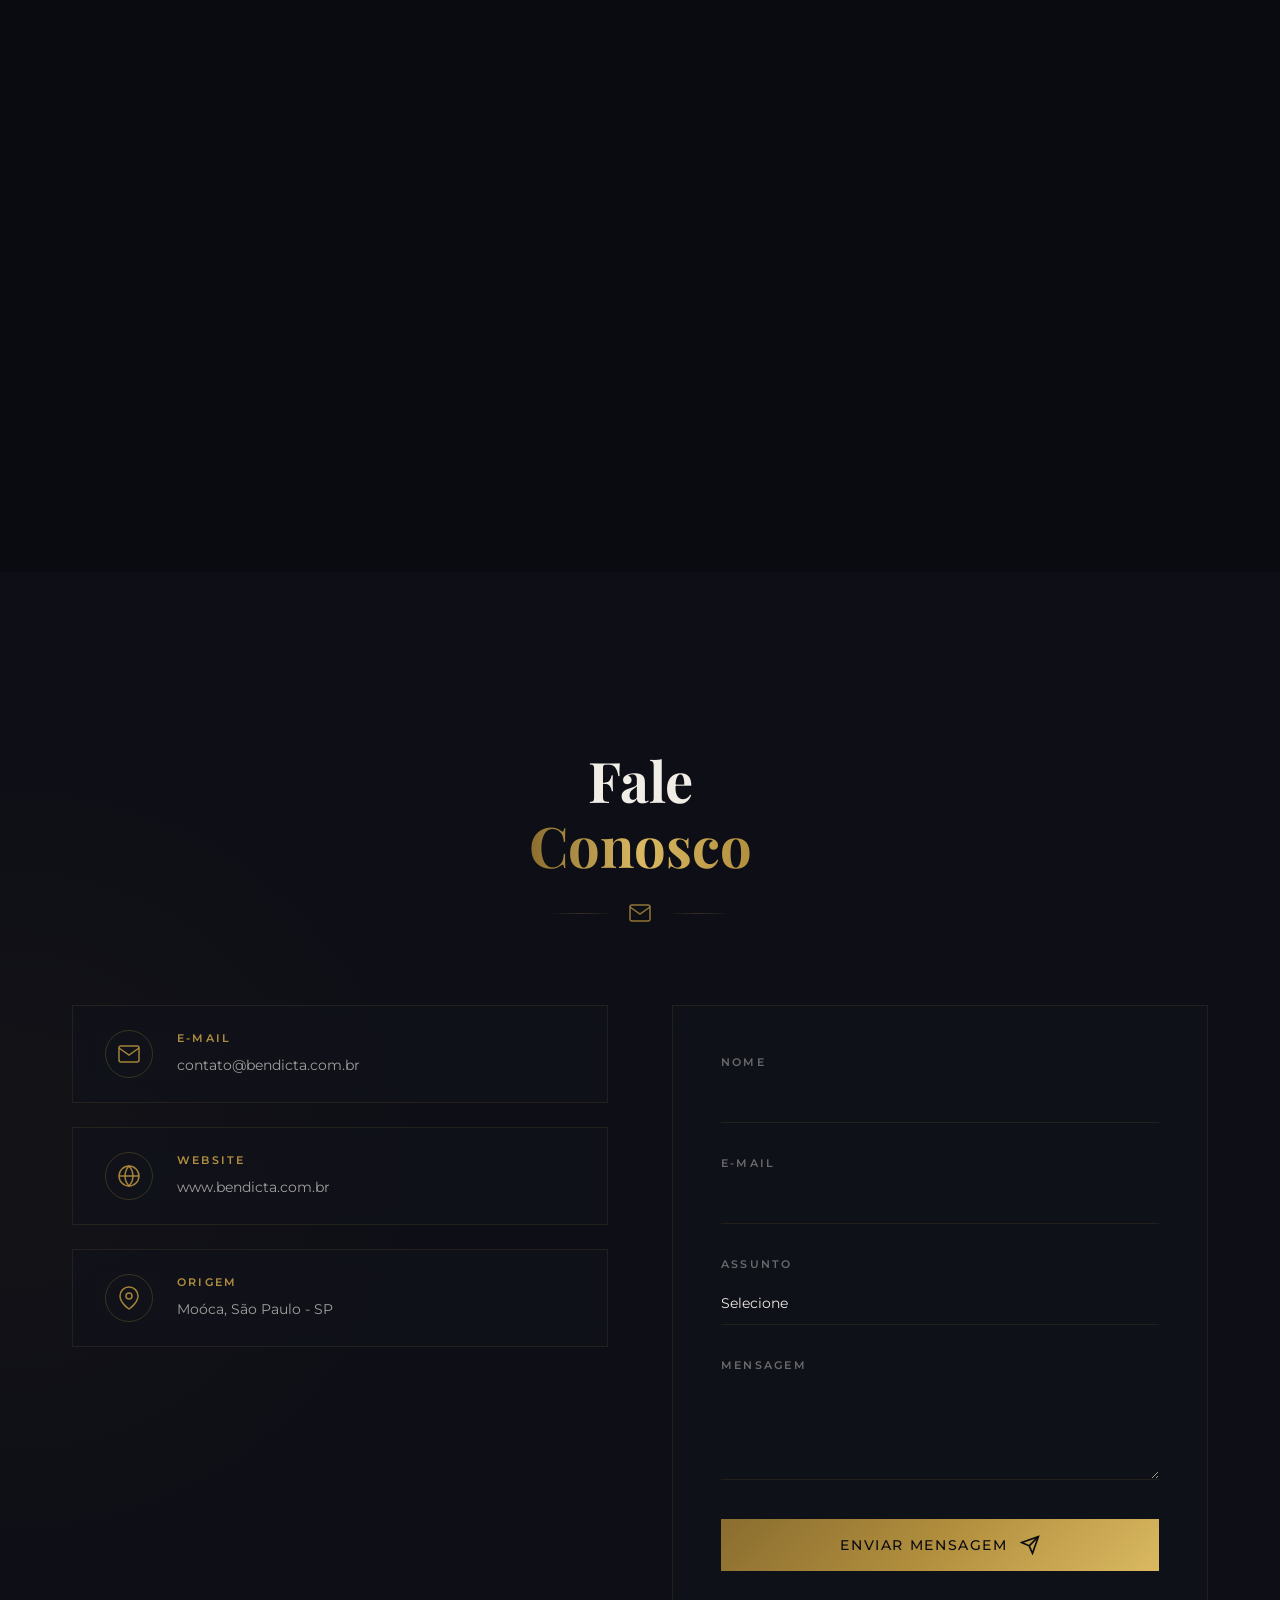
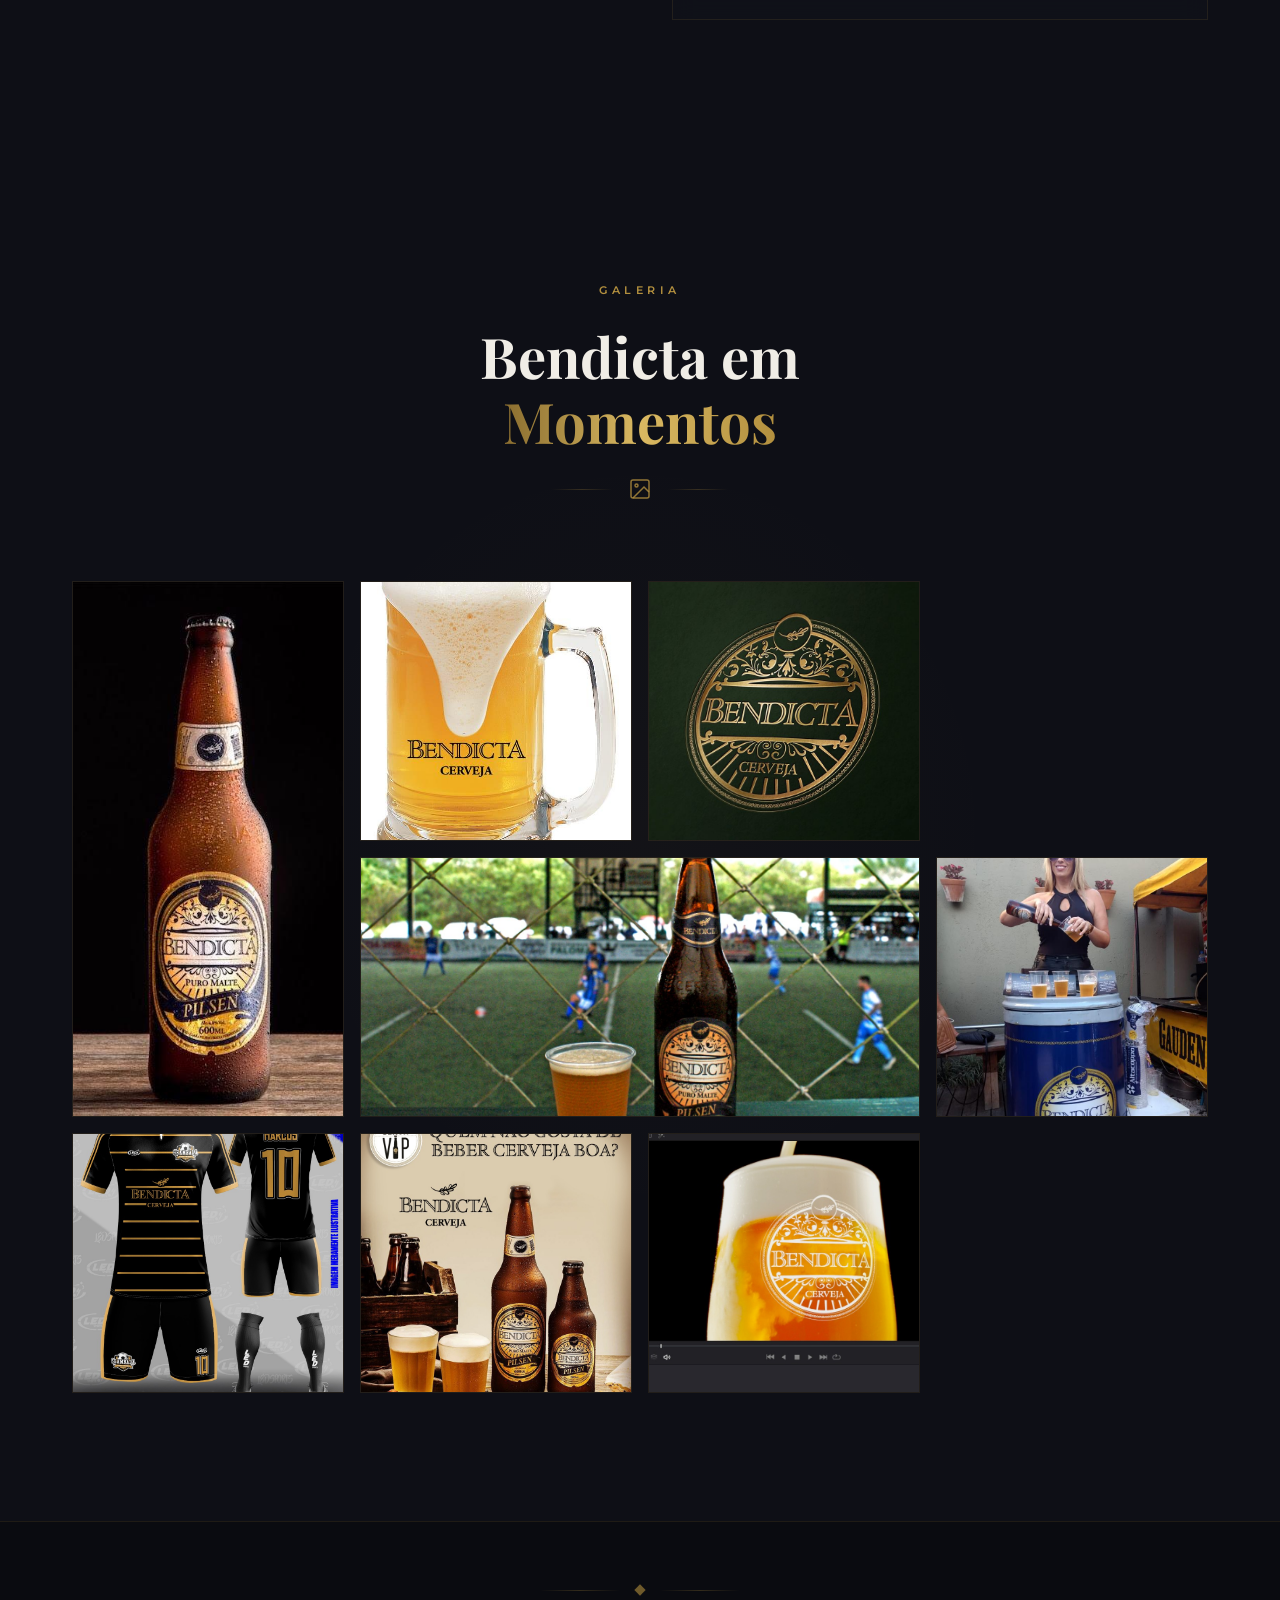
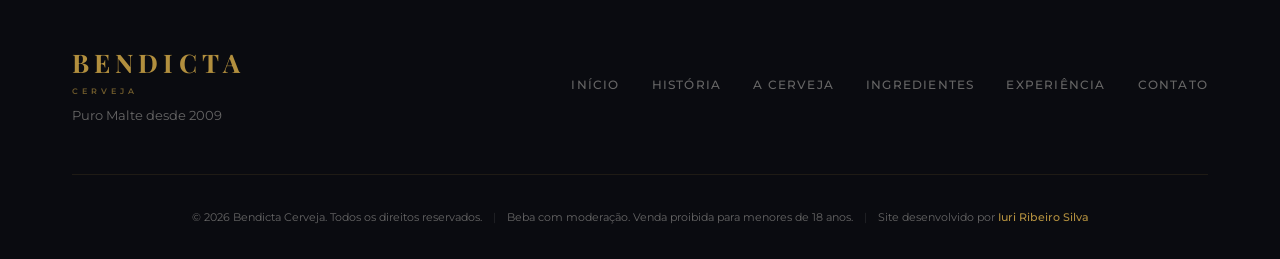
==== commit f12c8007: "Correções de segurança: headers, XSS, form, anti-bot - .htaccess com headers de segurança (CSP, HSTS" ====
--- a/index.html
+++ b/index.html
@@ -736,14 +736,18 @@
 
                 <div class="contato-form-wrap reveal-right">
                     <form class="contato-form glass-card" id="contact-form">
+                        <!-- Honeypot anti-bot -->
+                        <div style="position:absolute;left:-9999px;" aria-hidden="true">
+                            <input type="text" name="website" tabindex="-1" autocomplete="off">
+                        </div>
                         <div class="form-group">
                             <label for="nome" class="form-label">Nome</label>
-                            <input type="text" id="nome" name="nome" class="form-input" required>
+                            <input type="text" id="nome" name="nome" class="form-input" required maxlength="100">
                             <span class="form-line"></span>
                         </div>
                         <div class="form-group">
                             <label for="email" class="form-label">E-mail</label>
-                            <input type="email" id="email" name="email" class="form-input" required>
+                            <input type="email" id="email" name="email" class="form-input" required maxlength="254">
                             <span class="form-line"></span>
                         </div>
                         <div class="form-group">
@@ -760,7 +764,7 @@
                         </div>
                         <div class="form-group">
                             <label for="mensagem" class="form-label">Mensagem</label>
-                            <textarea id="mensagem" name="mensagem" class="form-input form-textarea" rows="4" required></textarea>
+                            <textarea id="mensagem" name="mensagem" class="form-input form-textarea" rows="4" required maxlength="2000"></textarea>
                             <span class="form-line"></span>
                         </div>
                         <button type="submit" class="btn btn-primary btn-full">
@@ -876,7 +880,7 @@
                 </div>
             </div>
             <div class="footer-bottom">
-                <p class="footer-inline">&copy; 2026 Bendicta Cerveja. Todos os direitos reservados. <span class="footer-sep">|</span> Beba com moderação. Venda proibida para menores de 18 anos. <span class="footer-sep">|</span> Site desenvolvido por <a href="https://wa.me/5571992952152?text=Ol%C3%A1!%20Gostei%20do%20site%20que%20voc%C3%AA%20criou%20para%20a%20Bendicta!" target="_blank" rel="noopener">Iuri Ribeiro Silva</a></p>
+                <p class="footer-inline">&copy; 2026 Bendicta Cerveja. Todos os direitos reservados. <span class="footer-sep">|</span> Beba com moderação. Venda proibida para menores de 18 anos. <span class="footer-sep">|</span> Site desenvolvido por <a href="https://wa.me/5571992952152?text=Ol%C3%A1!%20Gostei%20do%20site%20que%20voc%C3%AA%20criou%20para%20a%20Bendicta!" target="_blank" rel="noopener noreferrer">Iuri Ribeiro Silva</a></p>
             </div>
         </div>
     </footer>
@@ -908,6 +912,17 @@
         </div>
     </div>
 
+    <!-- NoScript fallback -->
+    <noscript>
+        <style>
+            body > *:not(noscript) { display: none !important; }
+        </style>
+        <div style="text-align:center;padding:4rem 2rem;color:#F0EDE6;background:#0A0B10;min-height:100vh;display:flex;flex-direction:column;align-items:center;justify-content:center;font-family:sans-serif;">
+            <h1 style="color:#B28F3E;font-size:2rem;margin-bottom:1rem;">BENDICTA CERVEJA</h1>
+            <p>Ative o JavaScript no seu navegador para acessar este site.</p>
+        </div>
+    </noscript>
+
     <script src="js/main.js"></script>
 </body>
 </html>
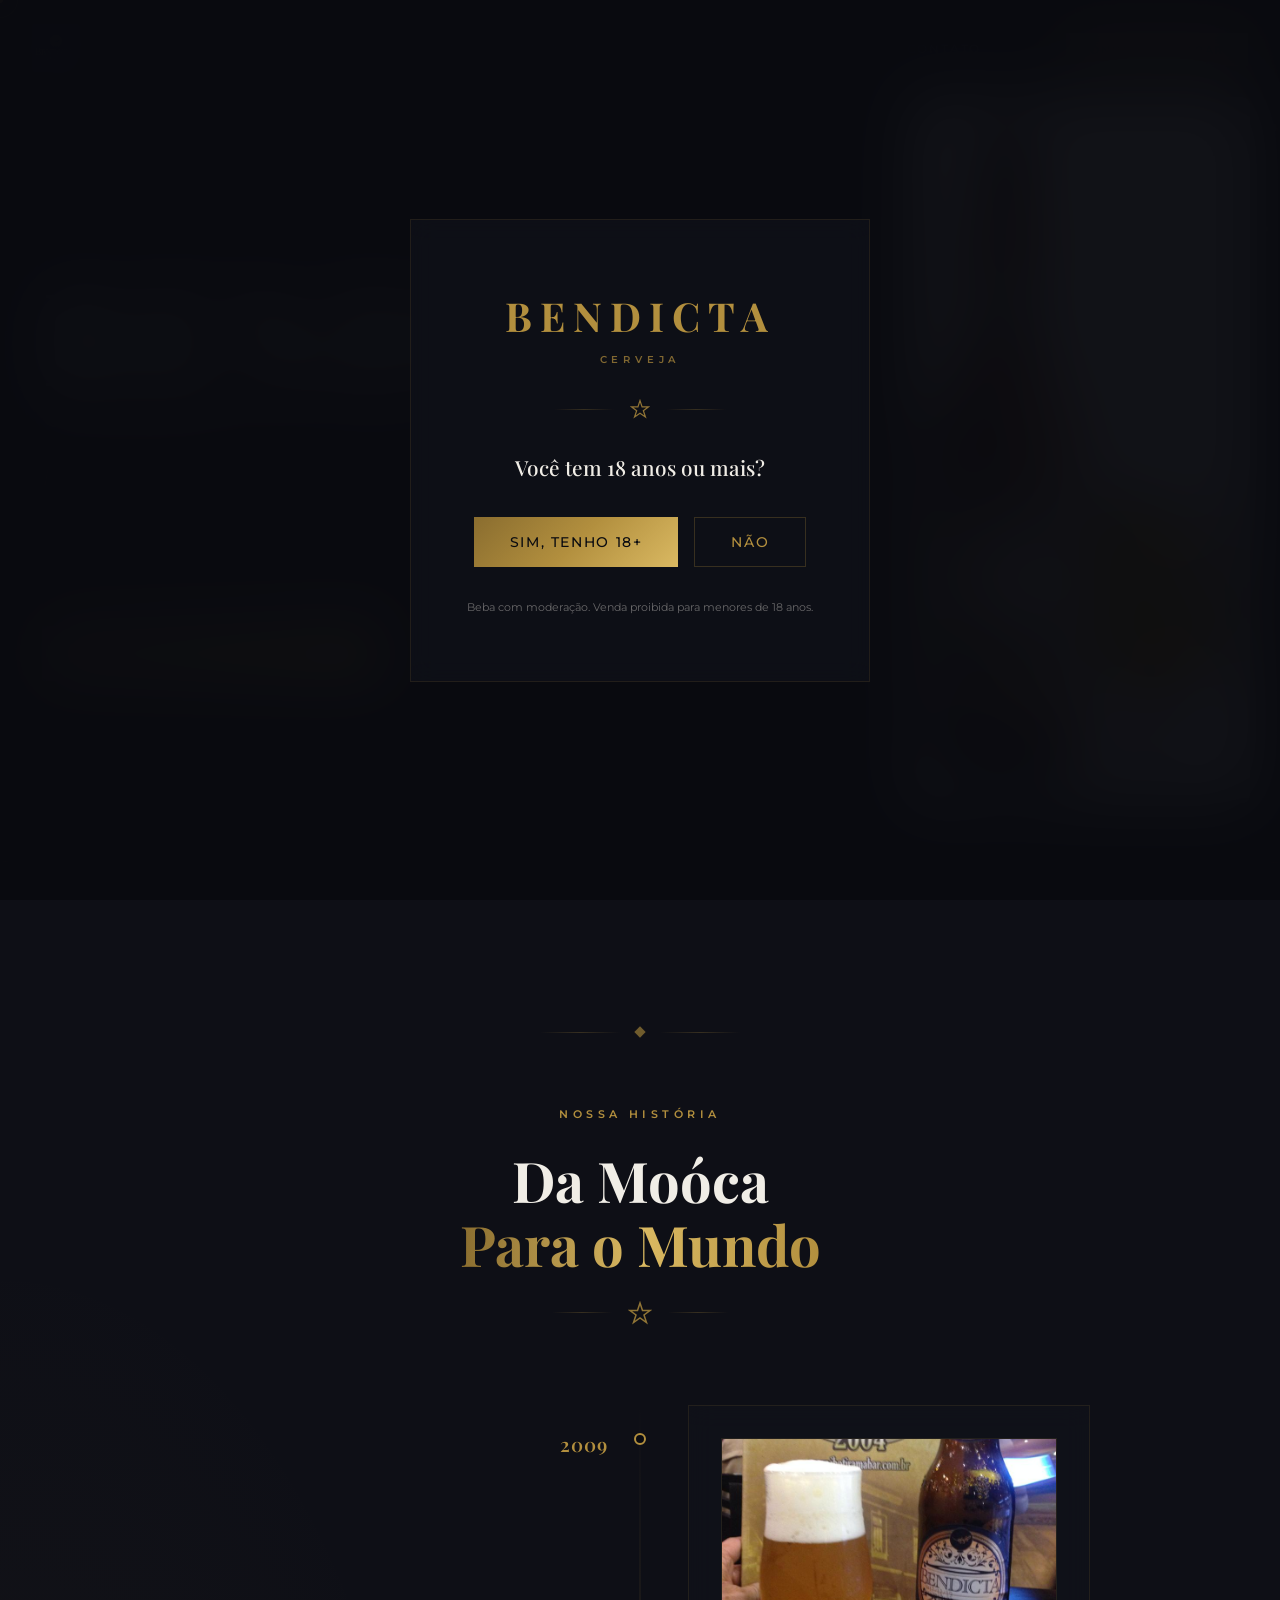
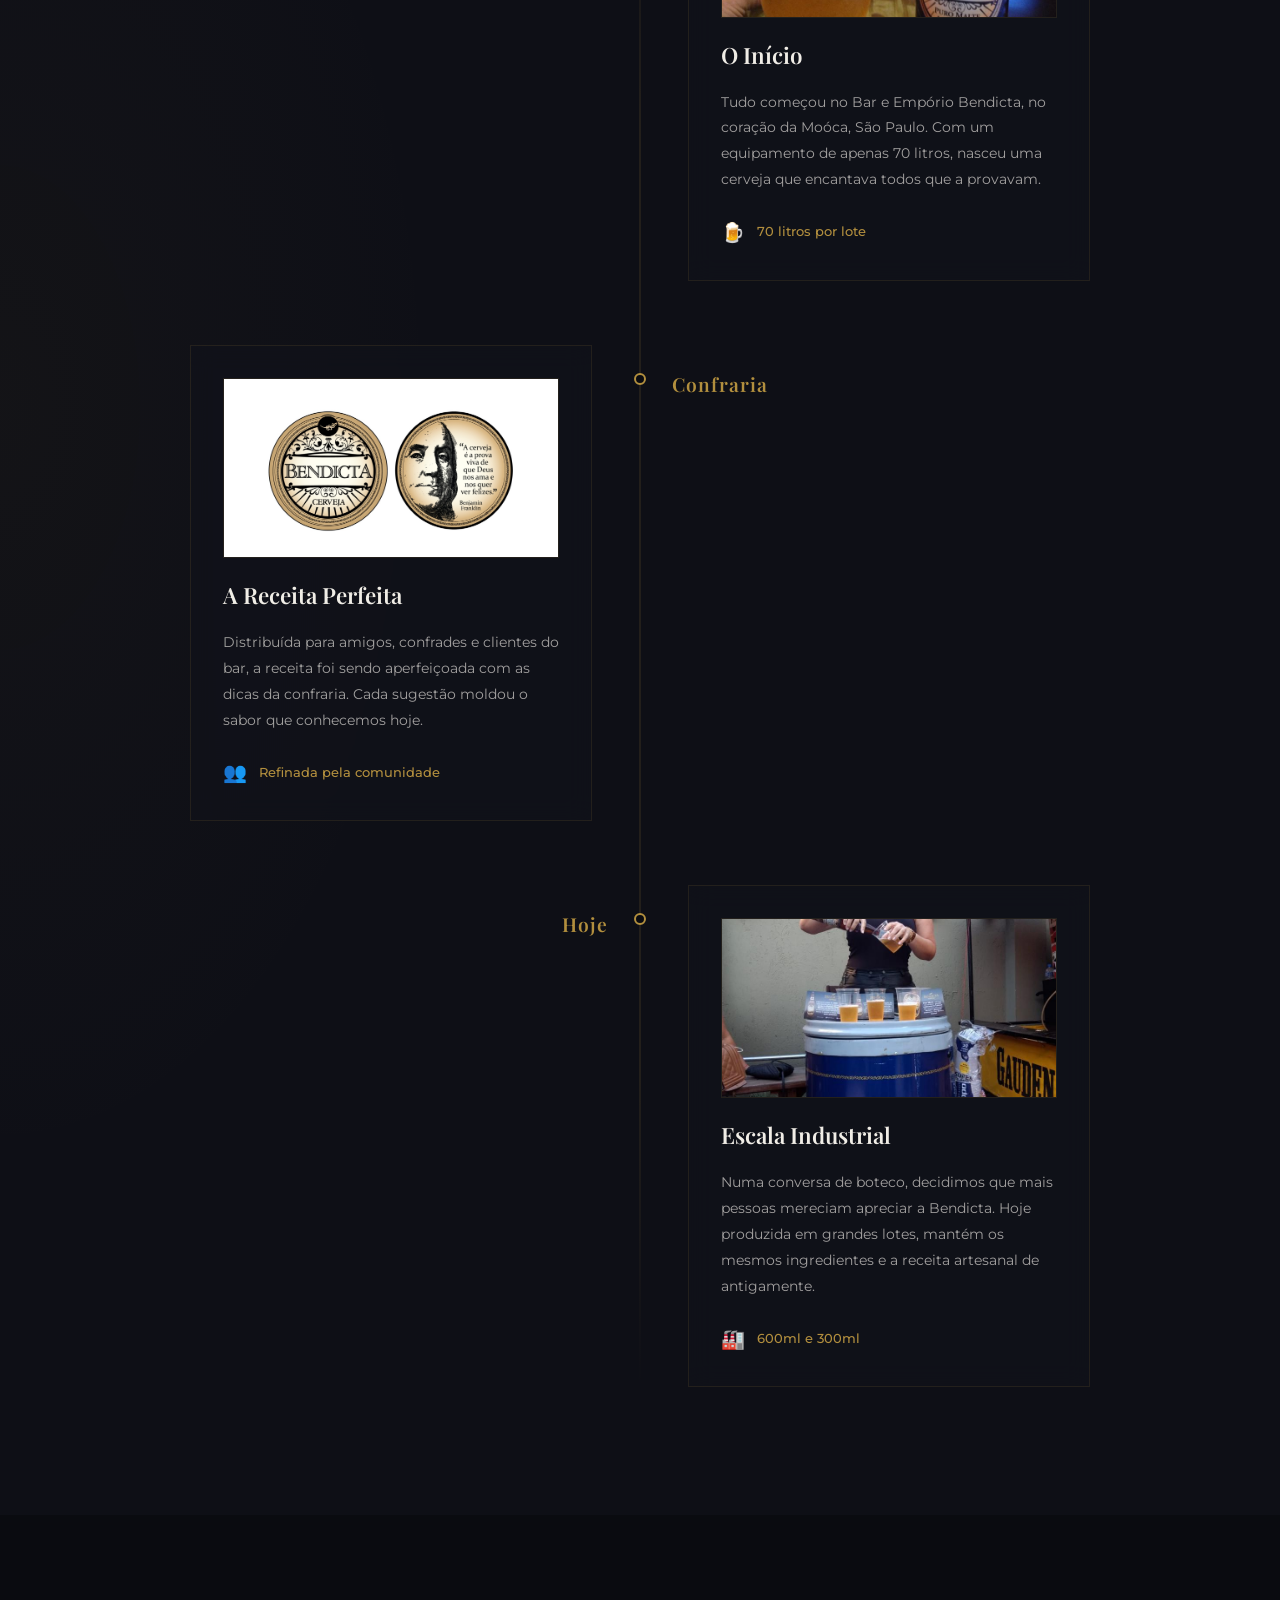
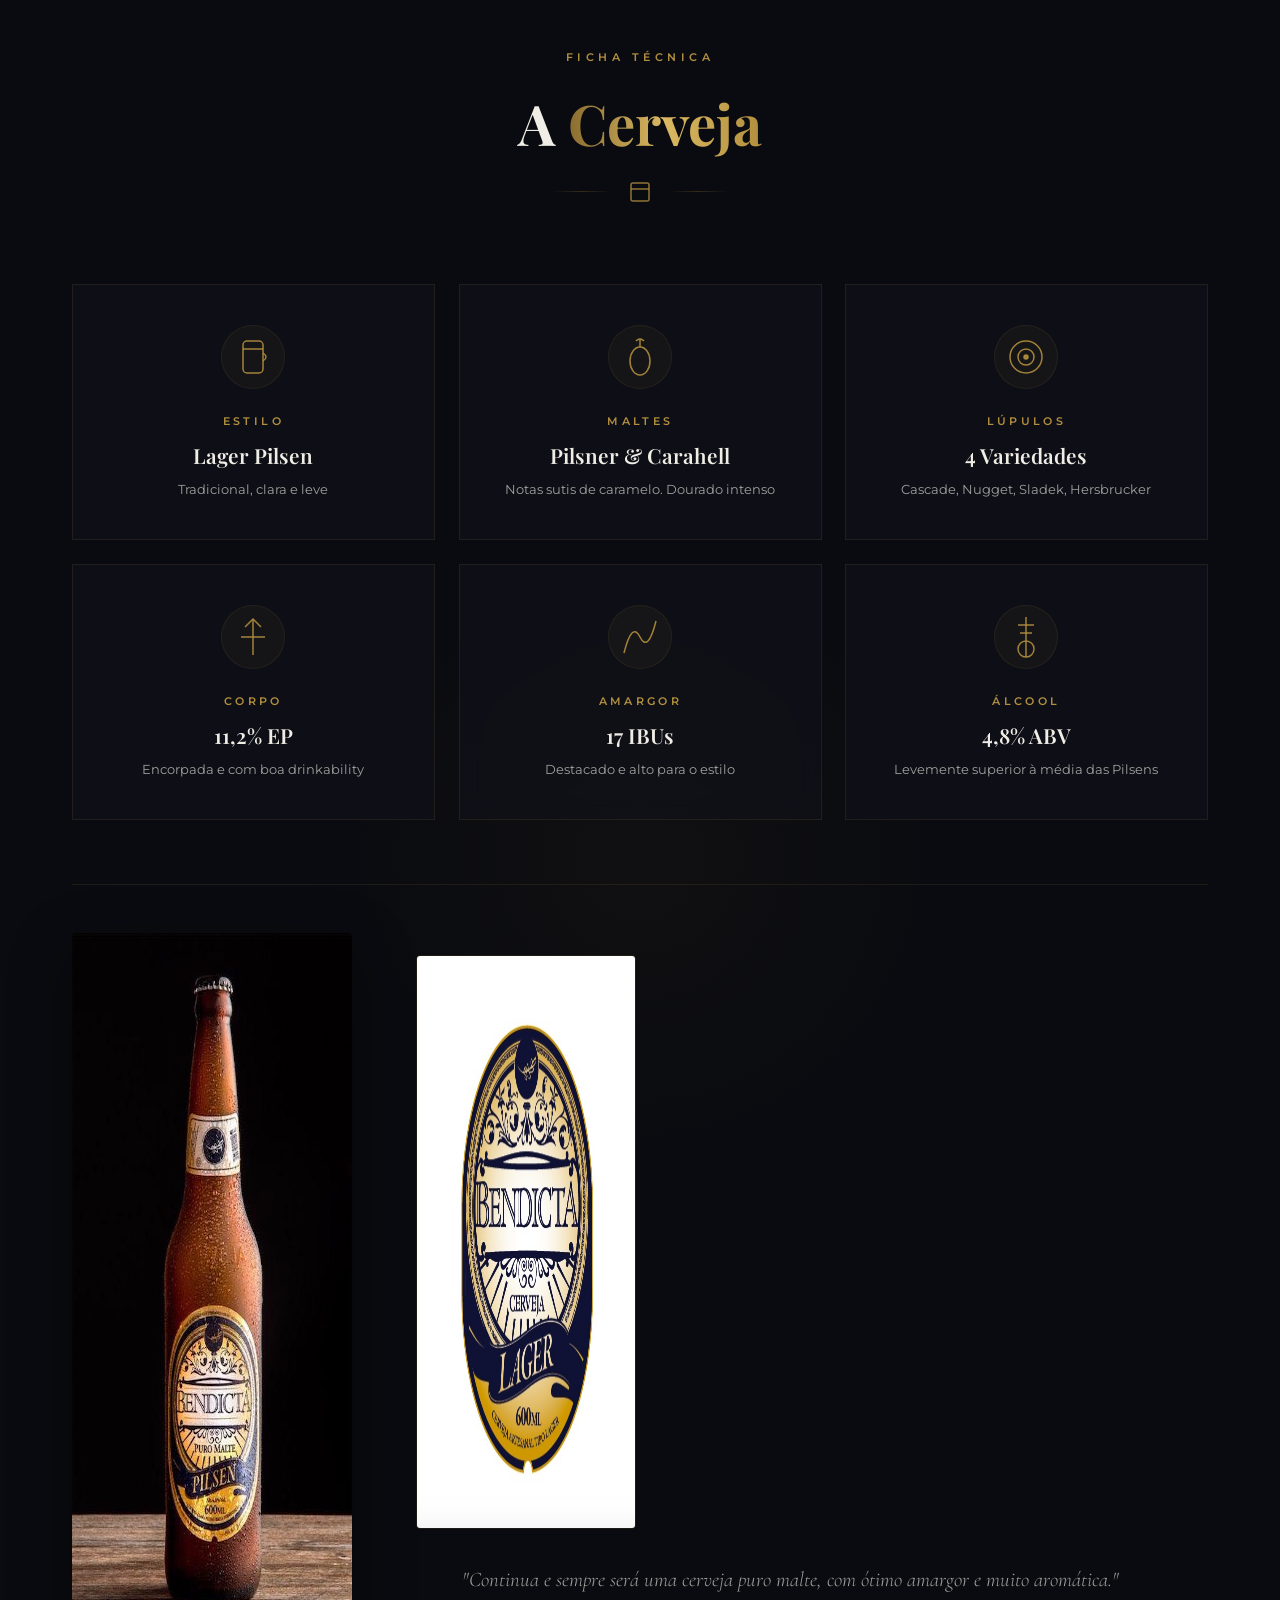
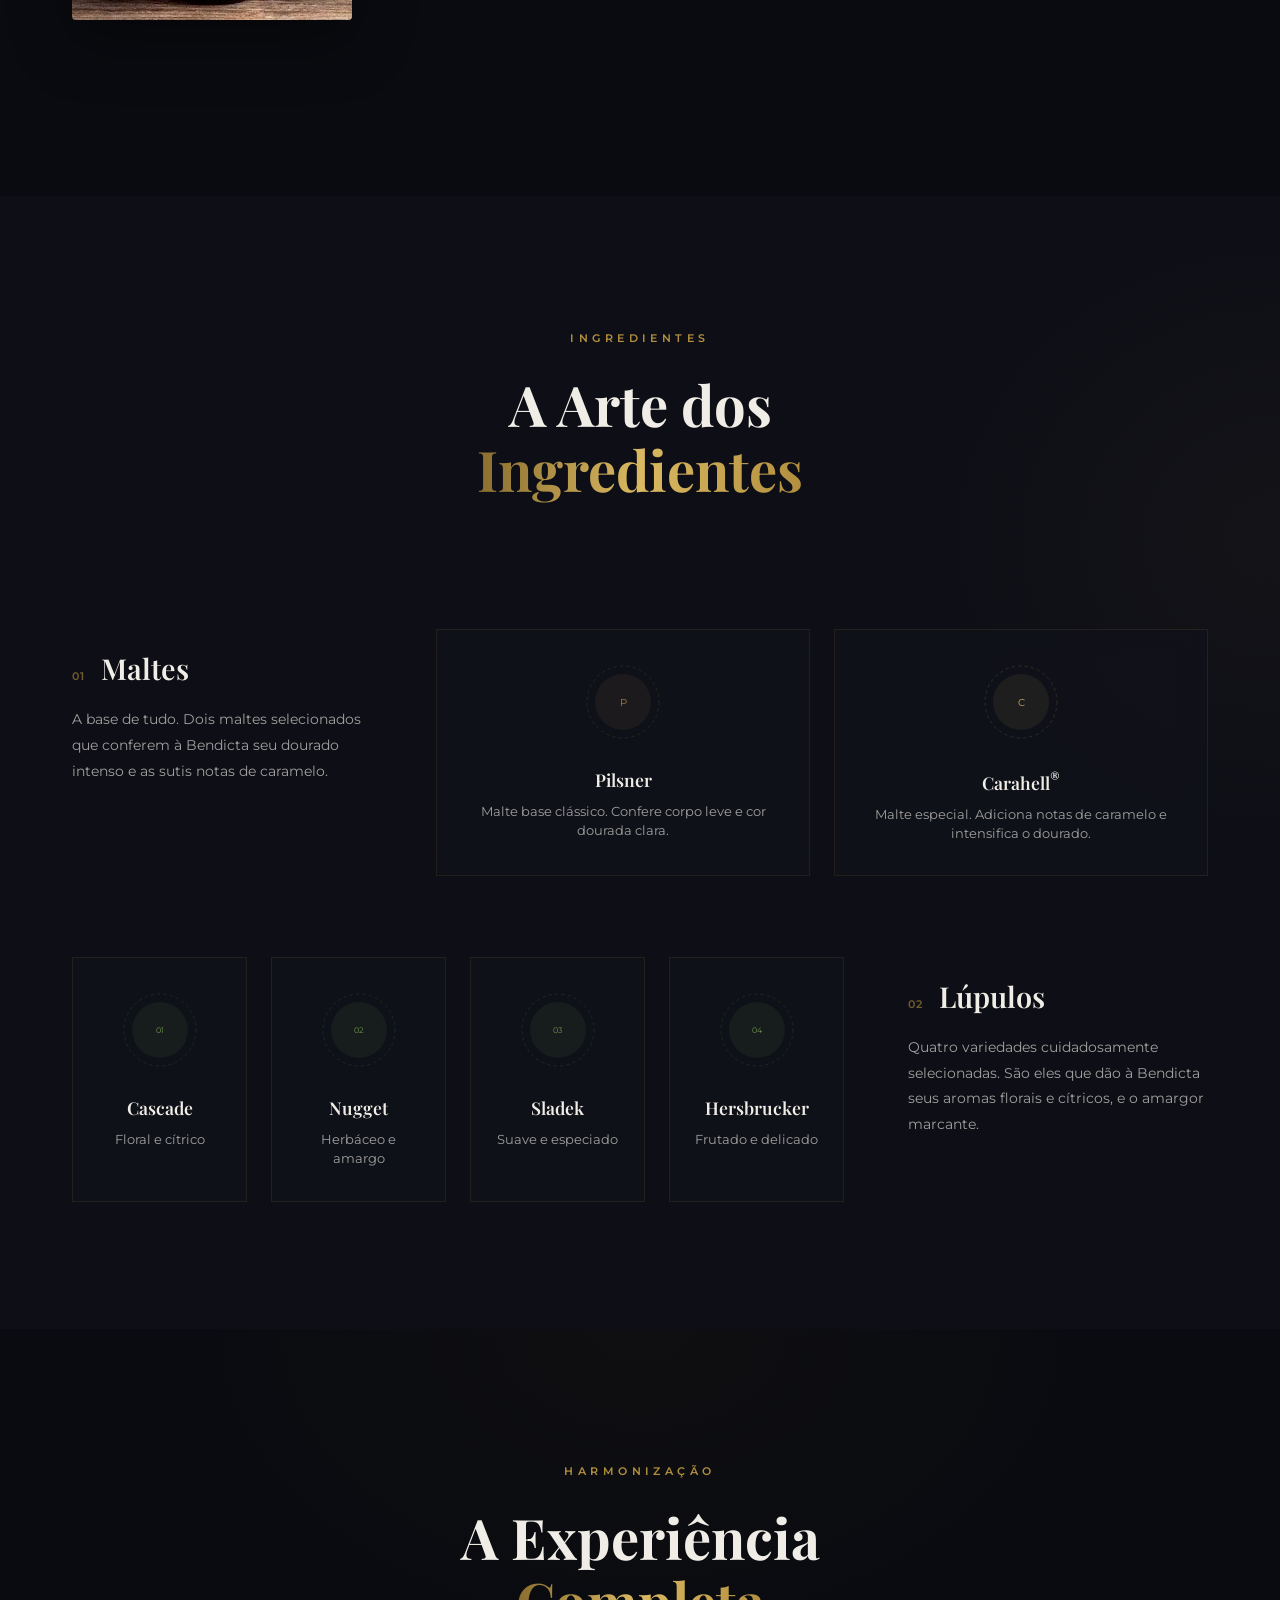
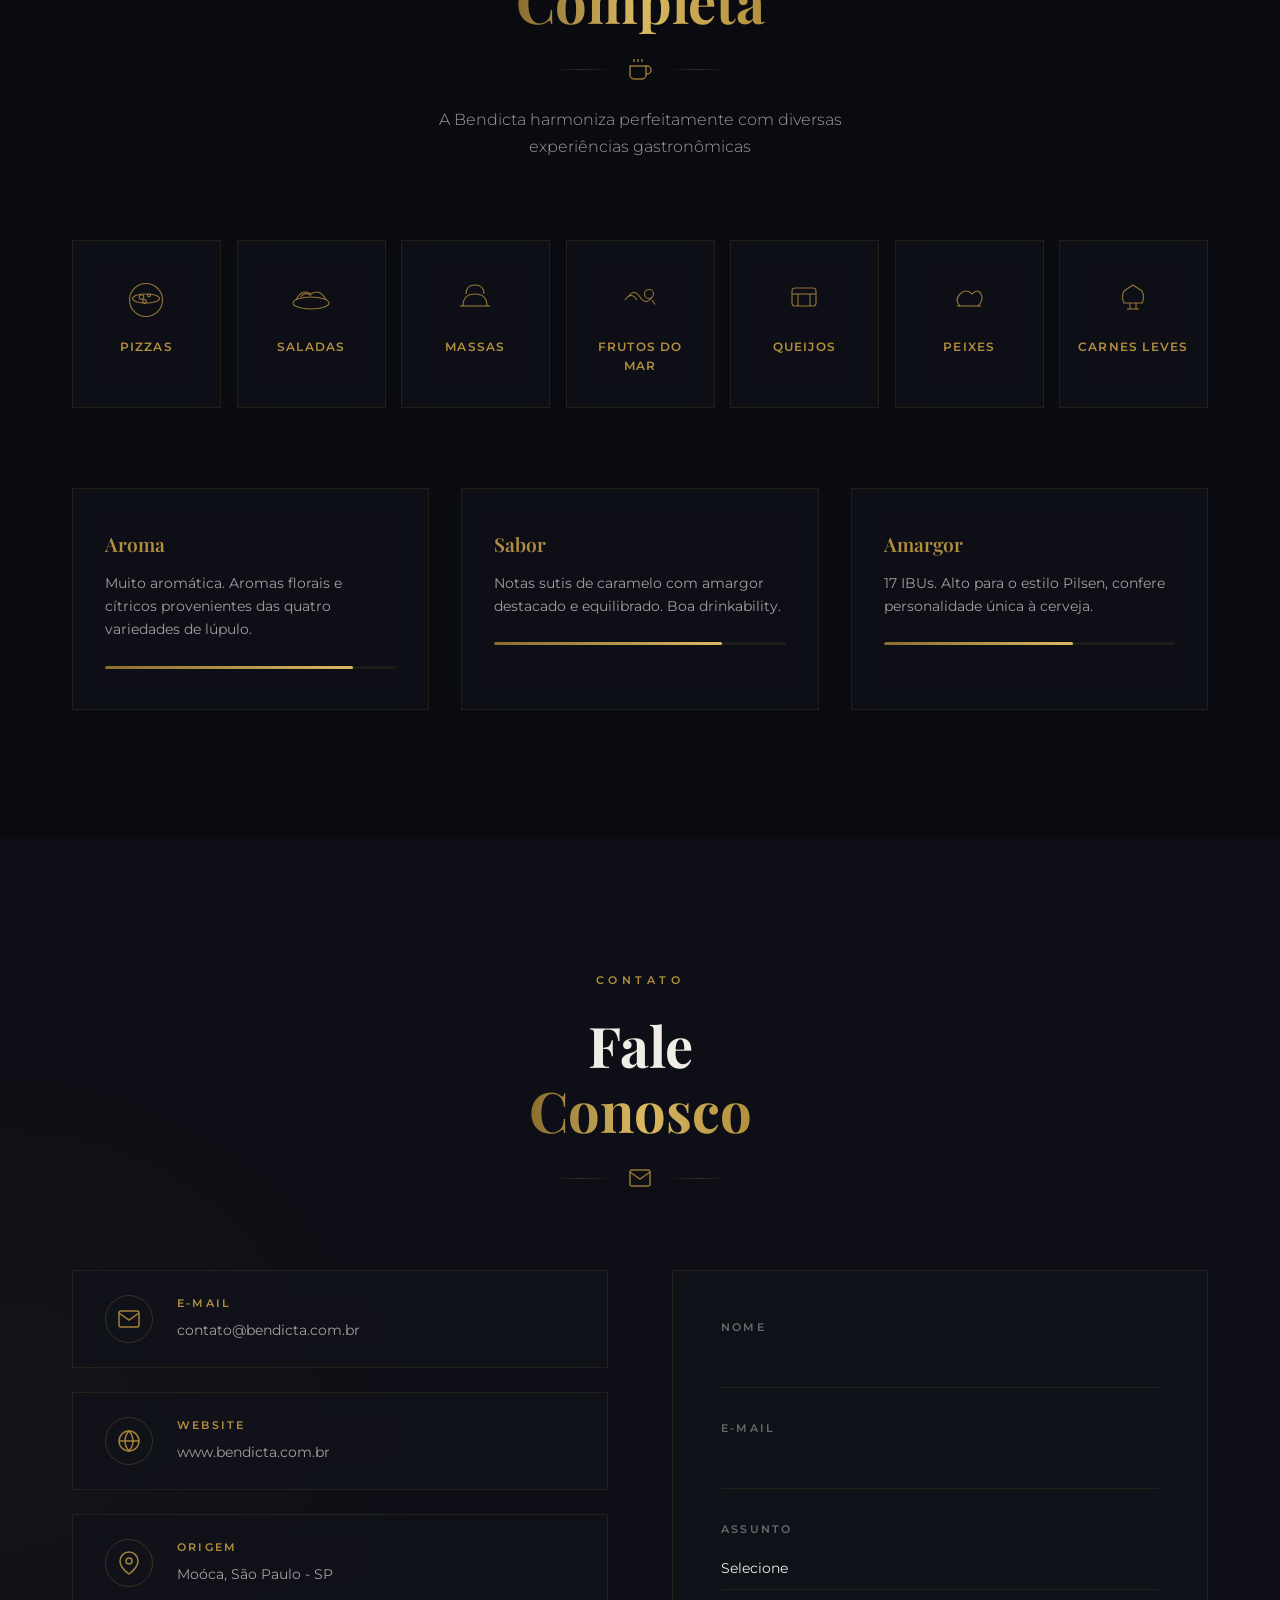
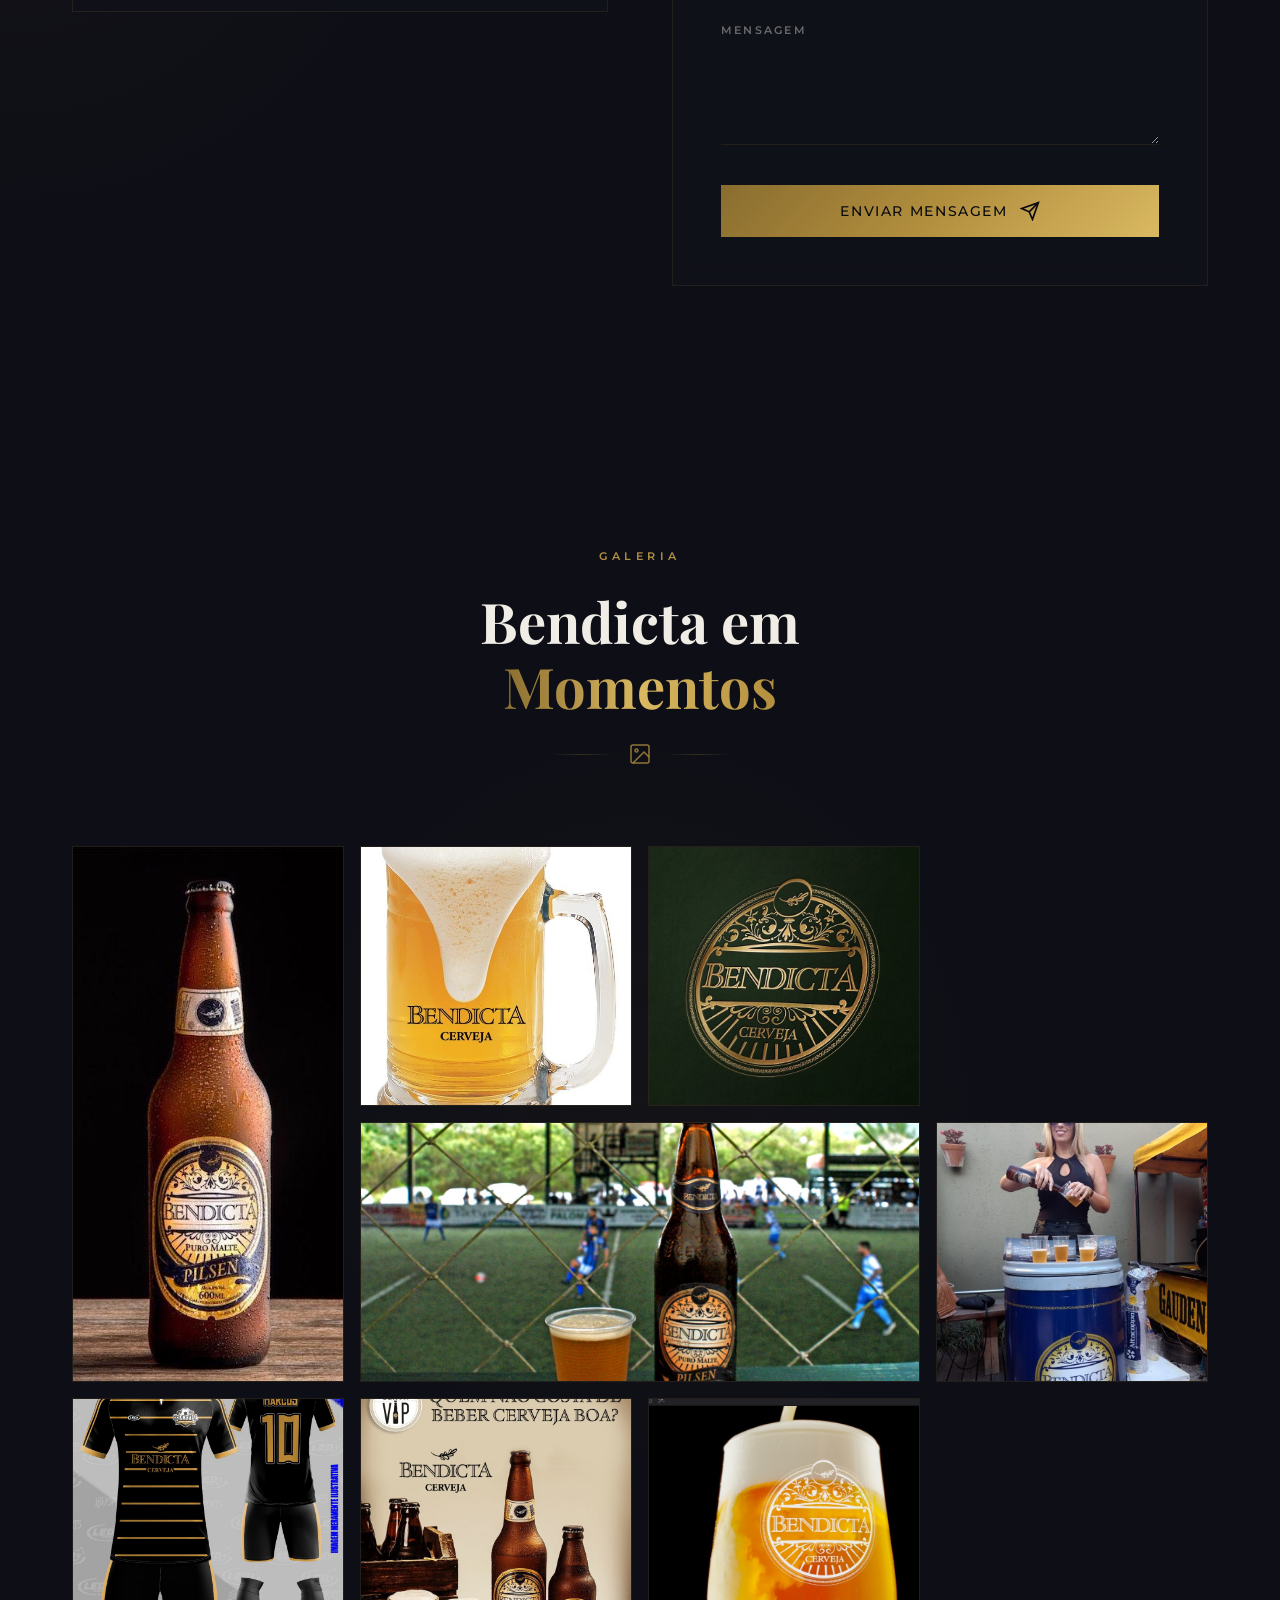
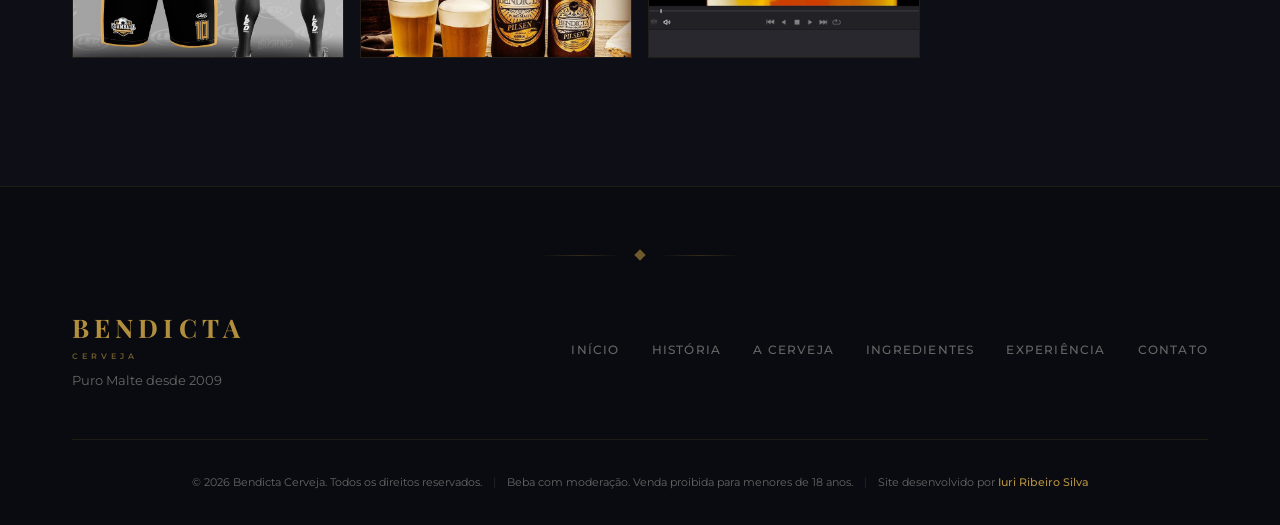
==== commit 5b57902e: "SEO completo: structured data, meta tags, semântica, a11y, performance - Title otimizado com localiz" ====
--- a/index.html
+++ b/index.html
@@ -3,24 +3,139 @@
 <head>
     <meta charset="UTF-8">
     <meta name="viewport" content="width=device-width, initial-scale=1.0">
-    <title>Bendicta Cerveja | Puro Malte desde 2009</title>
-    <meta name="description" content="Bendicta Cerveja Puro Malte - Nascida artesanal na Moóca, São Paulo. Dois maltes, quatro lúpulos, uma experiência única.">
-    <meta name="keywords" content="bendicta, cerveja, puro malte, artesanal, pilsen, lager, moóca, são paulo">
-    <meta property="og:title" content="Bendicta Cerveja | Puro Malte desde 2009">
-    <meta property="og:description" content="Nascida artesanal na Moóca. Dois maltes, quatro lúpulos, uma experiência única.">
+    <title>Bendicta Cerveja Puro Malte | Desde 2009 na Moóca, São Paulo</title>
+    <meta name="description" content="Bendicta Cerveja Puro Malte - Nascida artesanal na Moóca, São Paulo. Dois maltes, quatro lúpulos, uma experiência única. Conheça nossa história e onde encontrar.">
+    <meta name="keywords" content="bendicta, cerveja, puro malte, artesanal, pilsen, lager, moóca, são paulo, cerveja artesanal sp">
+    <meta name="author" content="Bendicta Cerveja">
+    <meta name="robots" content="index, follow">
+    <meta name="theme-color" content="#0A0B10">
+    <meta name="format-detection" content="telephone=no">
+    <meta name="apple-mobile-web-app-capable" content="yes">
+    <meta name="apple-mobile-web-app-title" content="Bendicta">
+    <meta name="apple-mobile-web-app-status-bar-style" content="black-translucent">
+
+    <!-- Canonical -->
+    <link rel="canonical" href="https://bendicta.com.br/">
+
+    <!-- Open Graph -->
+    <meta property="og:title" content="Bendicta Cerveja Puro Malte | Desde 2009">
+    <meta property="og:description" content="Nascida artesanal na Moóca. Dois maltes, quatro lúpulos, uma experiência única. Conheça nossa história.">
     <meta property="og:type" content="website">
-    <meta property="og:url" content="https://bendicta.com.br">
+    <meta property="og:url" content="https://bendicta.com.br/">
     <meta property="og:image" content="https://bendicta.com.br/img/garrafa-copo-branco.jpg">
-    <link rel="icon" type="image/jpeg" href="img/logo-dark.jpg">
+    <meta property="og:image:width" content="1200">
+    <meta property="og:image:height" content="630">
+    <meta property="og:image:alt" content="Garrafa e copo de Bendicta Cerveja Pilsen Puro Malte">
+    <meta property="og:locale" content="pt_BR">
+    <meta property="og:site_name" content="Bendicta Cerveja">
+
+    <!-- Twitter Card -->
+    <meta name="twitter:card" content="summary_large_image">
+    <meta name="twitter:title" content="Bendicta Cerveja Puro Malte | Desde 2009">
+    <meta name="twitter:description" content="Nascida artesanal na Moóca, SP. Dois maltes, quatro lúpulos, uma experiência única.">
+    <meta name="twitter:image" content="https://bendicta.com.br/img/garrafa-copo-branco.jpg">
+    <meta name="twitter:image:alt" content="Garrafa e copo de Bendicta Cerveja Pilsen Puro Malte">
+
+    <!-- Favicon -->
+    <link rel="icon" type="image/png" sizes="32x32" href="img/logo-dark.jpg">
+    <link rel="apple-touch-icon" sizes="180x180" href="img/logo-dark.jpg">
+
+    <!-- Preload LCP image -->
+    <link rel="preload" as="image" href="img/garrafa-copo-branco.jpg">
+
+    <!-- Fonts -->
+    <link rel="dns-prefetch" href="https://fonts.googleapis.com">
     <link rel="preconnect" href="https://fonts.googleapis.com">
     <link rel="preconnect" href="https://fonts.gstatic.com" crossorigin>
-    <link href="https://fonts.googleapis.com/css2?family=Playfair+Display:ital,wght@0,400;0,500;0,600;0,700;0,800;1,400;1,500&family=Montserrat:wght@300;400;500;600;700&family=Cormorant+Garamond:ital,wght@0,300;0,400;0,500;0,600;1,300;1,400&display=swap" rel="stylesheet">
+    <link href="https://fonts.googleapis.com/css2?family=Playfair+Display:wght@400;600;700;800&family=Montserrat:wght@300;400;500;600;700&family=Cormorant+Garamond:ital,wght@0,300;0,400;1,300;1,400&display=swap" rel="stylesheet">
+
+    <!-- Styles -->
     <link rel="stylesheet" href="css/style.css">
     <link rel="stylesheet" href="css/animations.css">
+
+    <!-- Structured Data: Organization -->
+    <script type="application/ld+json">
+    {
+        "@context": "https://schema.org",
+        "@type": "Organization",
+        "name": "Bendicta Cerveja",
+        "url": "https://bendicta.com.br",
+        "logo": "https://bendicta.com.br/img/logo-dark.jpg",
+        "description": "Cerveja Puro Malte artesanal nascida na Moóca, São Paulo, desde 2009.",
+        "foundingDate": "2009",
+        "contactPoint": {
+            "@type": "ContactPoint",
+            "email": "contato@bendicta.com.br",
+            "contactType": "customer service",
+            "availableLanguage": "Portuguese"
+        },
+        "address": {
+            "@type": "PostalAddress",
+            "addressLocality": "São Paulo",
+            "addressRegion": "SP",
+            "addressCountry": "BR",
+            "neighborhood": "Moóca"
+        }
+    }
+    </script>
+
+    <!-- Structured Data: WebSite -->
+    <script type="application/ld+json">
+    {
+        "@context": "https://schema.org",
+        "@type": "WebSite",
+        "name": "Bendicta Cerveja",
+        "url": "https://bendicta.com.br",
+        "inLanguage": "pt-BR"
+    }
+    </script>
+
+    <!-- Structured Data: Product -->
+    <script type="application/ld+json">
+    {
+        "@context": "https://schema.org",
+        "@type": "Product",
+        "name": "Bendicta Pilsen Puro Malte",
+        "description": "Cerveja Lager Pilsen Puro Malte com dois maltes (Pilsner e Carahell) e quatro variedades de lúpulos (Cascade, Nugget, Sladek, Hersbrucker). 4,8% ABV, 17 IBUs.",
+        "brand": {
+            "@type": "Brand",
+            "name": "Bendicta Cerveja"
+        },
+        "image": "https://bendicta.com.br/img/garrafa-copo-branco.jpg",
+        "category": "Cerveja",
+        "material": "Puro Malte",
+        "additionalProperty": [
+            { "@type": "PropertyValue", "name": "Estilo", "value": "Lager Pilsen" },
+            { "@type": "PropertyValue", "name": "ABV", "value": "4.8%" },
+            { "@type": "PropertyValue", "name": "IBU", "value": "17" },
+            { "@type": "PropertyValue", "name": "Maltes", "value": "Pilsner, Carahell" },
+            { "@type": "PropertyValue", "name": "Lúpulos", "value": "Cascade, Nugget, Sladek, Hersbrucker" }
+        ]
+    }
+    </script>
+
+    <!-- Structured Data: BreadcrumbList -->
+    <script type="application/ld+json">
+    {
+        "@context": "https://schema.org",
+        "@type": "BreadcrumbList",
+        "itemListElement": [
+            {
+                "@type": "ListItem",
+                "position": 1,
+                "name": "Início",
+                "item": "https://bendicta.com.br/"
+            }
+        ]
+    }
+    </script>
 </head>
 <body>
+    <!-- Skip Navigation -->
+    <a href="#hero" class="skip-link">Pular para o conteúdo</a>
+
     <!-- Preloader -->
-    <div id="preloader">
+    <div id="preloader" role="status" aria-live="polite" aria-label="Carregando site">
         <div class="preloader-inner">
             <div class="preloader-logo">BENDICTA</div>
             <div class="preloader-bar">
@@ -30,17 +145,18 @@
     </div>
 
     <!-- Cursor personalizado -->
-    <div class="cursor-dot"></div>
-    <div class="cursor-outline"></div>
+    <div class="cursor-dot" aria-hidden="true"></div>
+    <div class="cursor-outline" aria-hidden="true"></div>
 
     <!-- Partículas de bolhas flutuantes (canvas) -->
-    <canvas id="bubbles-canvas"></canvas>
+    <canvas id="bubbles-canvas" aria-hidden="true"></canvas>
 
     <!-- Navegação -->
-    <nav id="navbar" class="navbar">
+    <header>
+    <nav id="navbar" class="navbar" role="navigation" aria-label="Navegação principal">
         <div class="nav-container">
             <a href="#hero" class="nav-logo">
-                <img src="img/logo-dark.jpg" alt="Bendicta Cerveja" class="nav-logo-img">
+                <img src="img/logo-dark.jpg" alt="Bendicta Cerveja - Logo" class="nav-logo-img" width="500" height="500">
             </a>
             <ul class="nav-links">
                 <li><a href="#hero" class="nav-link active" data-section="hero">Início</a></li>
@@ -54,16 +170,17 @@
             <div class="nav-cta">
                 <a href="#contato" class="btn-nav">Onde Encontrar</a>
             </div>
-            <button class="nav-toggle" aria-label="Menu">
+            <button class="nav-toggle" aria-label="Abrir menu de navegação" aria-expanded="false" aria-controls="mobile-menu">
                 <span></span>
                 <span></span>
                 <span></span>
             </button>
         </div>
     </nav>
+    </header>
 
     <!-- Mobile Menu -->
-    <div class="mobile-menu">
+    <div class="mobile-menu" id="mobile-menu" role="menu" aria-hidden="true">
         <ul class="mobile-links">
             <li><a href="#hero" class="mobile-link">Início</a></li>
             <li><a href="#historia" class="mobile-link">História</a></li>
@@ -75,6 +192,7 @@
         </ul>
     </div>
 
+    <main>
     <!-- HERO SECTION -->
     <section id="hero" class="hero">
         <div class="hero-bg-layers">
@@ -174,7 +292,7 @@
             </div>
             <div class="hero-product reveal-up" style="--delay: 0.3s">
                 <div class="hero-product-glow"></div>
-                <img src="img/garrafa-copo-branco.jpg" alt="Bendicta Pilsen 600ml com copo" class="hero-bottle">
+                <img src="img/garrafa-copo-branco.jpg" alt="Bendicta Pilsen 600ml com copo servido" class="hero-bottle" width="360" height="747" fetchpriority="high">
             </div>
         </div>
 
@@ -228,7 +346,7 @@
                     <div class="timeline-card glass-card">
                         <div class="card-glow"></div>
                         <div class="timeline-img-wrap">
-                            <img src="img/bar-ibotirama.jpg" alt="Bendicta no bar - os primeiros passos" class="timeline-img">
+                            <img src="img/bar-ibotirama.jpg" alt="Bendicta Cerveja servida no bar Ibotirama em São Paulo" class="timeline-img" width="768" height="1024" loading="lazy">
                         </div>
                         <h3 class="timeline-title">O Início</h3>
                         <p class="timeline-text">
@@ -251,7 +369,7 @@
                     <div class="timeline-card glass-card">
                         <div class="card-glow"></div>
                         <div class="timeline-img-wrap">
-                            <img src="img/bolacha.jpg" alt="Bolacha de chopp Bendicta com frase de Benjamin Franklin" class="timeline-img">
+                            <img src="img/bolacha.jpg" alt="Bolacha de chopp Bendicta Cerveja com citação de Benjamin Franklin" class="timeline-img" width="1600" height="1033" loading="lazy">
                         </div>
                         <h3 class="timeline-title">A Receita Perfeita</h3>
                         <p class="timeline-text">
@@ -274,7 +392,7 @@
                     <div class="timeline-card glass-card">
                         <div class="card-glow"></div>
                         <div class="timeline-img-wrap">
-                            <img src="img/evento-promotora.jpg" alt="Bendicta em evento com barril personalizado" class="timeline-img">
+                            <img src="img/evento-promotora.jpg" alt="Evento Bendicta Cerveja com barril personalizado e degustação" class="timeline-img" width="768" height="1024" loading="lazy">
                         </div>
                         <h3 class="timeline-title">Escala Industrial</h3>
                         <p class="timeline-text">
@@ -401,11 +519,11 @@
             <!-- Produto destaque -->
             <div class="cerveja-product reveal-up">
                 <div class="cerveja-product-img">
-                    <img src="img/garrafa-escura.jpg" alt="Bendicta Pilsen 600ml - foto profissional" class="product-photo">
+                    <img src="img/garrafa-escura.jpg" alt="Garrafa Bendicta Pilsen 600ml Puro Malte em fundo escuro" class="product-photo" width="456" height="687" loading="lazy">
                 </div>
                 <div class="cerveja-product-info">
                     <div class="product-label-img">
-                        <img src="img/rotulo-lager.jpg" alt="Rótulo Bendicta Lager 600ml" class="label-photo">
+                        <img src="img/rotulo-lager.jpg" alt="Rótulo oficial Bendicta Cerveja Artesanal Lager 600ml" class="label-photo" width="603" height="574" loading="lazy">
                     </div>
                     <blockquote class="quote-text">
                         "Continua e sempre será uma cerveja puro malte, com ótimo amargor e muito aromática."
@@ -805,49 +923,49 @@
 
             <div class="gallery-grid">
                 <div class="gallery-item gallery-item-tall reveal-up" style="--delay: 0s">
-                    <img src="img/garrafa-escura.jpg" alt="Bendicta Pilsen 600ml" class="gallery-img" loading="lazy">
+                    <img src="img/garrafa-escura.jpg" alt="Bendicta Pilsen 600ml garrafa gelada" class="gallery-img" loading="lazy" width="456" height="687">
                     <div class="gallery-overlay">
                         <span class="gallery-caption">Pilsen 600ml</span>
                     </div>
                 </div>
                 <div class="gallery-item reveal-up" style="--delay: 0.08s">
-                    <img src="img/caneca.jpg" alt="Caneca Bendicta Cerveja" class="gallery-img" loading="lazy">
+                    <img src="img/caneca.jpg" alt="Caneca oficial Bendicta Cerveja com chopp" class="gallery-img" loading="lazy" width="536" height="720">
                     <div class="gallery-overlay">
                         <span class="gallery-caption">Caneca Oficial</span>
                     </div>
                 </div>
                 <div class="gallery-item reveal-up" style="--delay: 0.16s">
-                    <img src="img/logo-green.jpg" alt="Logo Bendicta dourado em fundo verde" class="gallery-img" loading="lazy">
+                    <img src="img/logo-green.jpg" alt="Logo Bendicta Cerveja dourado em relevo fundo verde" class="gallery-img" loading="lazy" width="800" height="714">
                     <div class="gallery-overlay">
                         <span class="gallery-caption">Identidade Visual</span>
                     </div>
                 </div>
                 <div class="gallery-item gallery-item-wide reveal-up" style="--delay: 0.24s">
-                    <img src="img/garrafa-campo.jpg" alt="Bendicta no campo de futebol" class="gallery-img" loading="lazy">
+                    <img src="img/garrafa-campo.jpg" alt="Bendicta Cerveja Pilsen no campo de futebol" class="gallery-img" loading="lazy" width="1280" height="719">
                     <div class="gallery-overlay">
                         <span class="gallery-caption">Futebol &amp; Cerveja</span>
                     </div>
                 </div>
                 <div class="gallery-item reveal-up" style="--delay: 0.32s">
-                    <img src="img/evento-promotora.jpg" alt="Evento com barril Bendicta" class="gallery-img" loading="lazy">
+                    <img src="img/evento-promotora.jpg" alt="Evento de degustação Bendicta Cerveja com barril" class="gallery-img" loading="lazy" width="768" height="1024">
                     <div class="gallery-overlay">
                         <span class="gallery-caption">Eventos</span>
                     </div>
                 </div>
                 <div class="gallery-item reveal-up" style="--delay: 0.40s">
-                    <img src="img/uniforme-futebol.jpg" alt="Uniforme patrocinado Bendicta" class="gallery-img" loading="lazy">
+                    <img src="img/uniforme-futebol.jpg" alt="Uniforme de futebol patrocinado por Bendicta Cerveja" class="gallery-img" loading="lazy" width="912" height="1280">
                     <div class="gallery-overlay">
                         <span class="gallery-caption">Patrocínio Esportivo</span>
                     </div>
                 </div>
                 <div class="gallery-item reveal-up" style="--delay: 0.48s">
-                    <img src="img/cervavip-garrafas.jpg" alt="Bendicta 600ml e 300ml" class="gallery-img" loading="lazy">
+                    <img src="img/cervavip-garrafas.jpg" alt="Garrafas Bendicta Pilsen 600ml e 300ml Puro Malte" class="gallery-img" loading="lazy" width="800" height="920">
                     <div class="gallery-overlay">
                         <span class="gallery-caption">600ml &amp; 300ml</span>
                     </div>
                 </div>
                 <div class="gallery-item reveal-up" style="--delay: 0.56s">
-                    <img src="img/copo-servindo.jpg" alt="Cerveja Bendicta sendo servida" class="gallery-img" loading="lazy">
+                    <img src="img/copo-servindo.jpg" alt="Cerveja Bendicta sendo servida no copo com espuma" class="gallery-img" loading="lazy" width="698" height="663">
                     <div class="gallery-overlay">
                         <span class="gallery-caption">O Servir Perfeito</span>
                     </div>
@@ -855,6 +973,8 @@
             </div>
         </div>
     </section>
+
+    </main>
 
     <!-- FOOTER -->
     <footer class="footer">
@@ -870,14 +990,14 @@
                     <span class="footer-logo-sub">CERVEJA</span>
                     <p class="footer-tagline">Puro Malte desde 2009</p>
                 </div>
-                <div class="footer-links">
+                <nav class="footer-links" aria-label="Links do rodapé">
                     <a href="#hero">Início</a>
                     <a href="#historia">História</a>
                     <a href="#cerveja">A Cerveja</a>
                     <a href="#ingredientes">Ingredientes</a>
                     <a href="#experiencia">Experiência</a>
                     <a href="#contato">Contato</a>
-                </div>
+                </nav>
             </div>
             <div class="footer-bottom">
                 <p class="footer-inline">&copy; 2026 Bendicta Cerveja. Todos os direitos reservados. <span class="footer-sep">|</span> Beba com moderação. Venda proibida para menores de 18 anos. <span class="footer-sep">|</span> Site desenvolvido por <a href="https://wa.me/5571992952152?text=Ol%C3%A1!%20Gostei%20do%20site%20que%20voc%C3%AA%20criou%20para%20a%20Bendicta!" target="_blank" rel="noopener noreferrer">Iuri Ribeiro Silva</a></p>
@@ -886,7 +1006,7 @@
     </footer>
 
     <!-- Age Gate Modal -->
-    <div id="age-gate" class="age-gate">
+    <div id="age-gate" class="age-gate" role="dialog" aria-modal="true" aria-labelledby="age-gate-title">
         <div class="age-gate-content glass-card">
             <div class="age-gate-logo">BENDICTA</div>
             <div class="age-gate-sub">CERVEJA</div>
@@ -899,7 +1019,7 @@
                 </span>
                 <span class="divider-line"></span>
             </div>
-            <p class="age-gate-text">Você tem 18 anos ou mais?</p>
+            <p class="age-gate-text" id="age-gate-title">Você tem 18 anos ou mais?</p>
             <div class="age-gate-actions">
                 <button class="btn btn-primary age-btn-yes" id="age-yes">
                     <span class="btn-text">Sim, tenho 18+</span>
--- a/css/style.css
+++ b/css/style.css
@@ -27,6 +27,25 @@
     --transition-slow: 1s var(--ease-out);
 }
 
+/* ---- Skip Link ---- */
+.skip-link {
+    position: absolute;
+    top: -100%;
+    left: 50%;
+    transform: translateX(-50%);
+    background: var(--gold);
+    color: var(--bg-primary);
+    padding: 0.75rem 1.5rem;
+    font-size: 0.85rem;
+    font-weight: 600;
+    z-index: 100000;
+    transition: top 0.3s;
+}
+
+.skip-link:focus {
+    top: 1rem;
+}
+
 /* ---- Reset & Base ---- */
 *, *::before, *::after {
     margin: 0;
